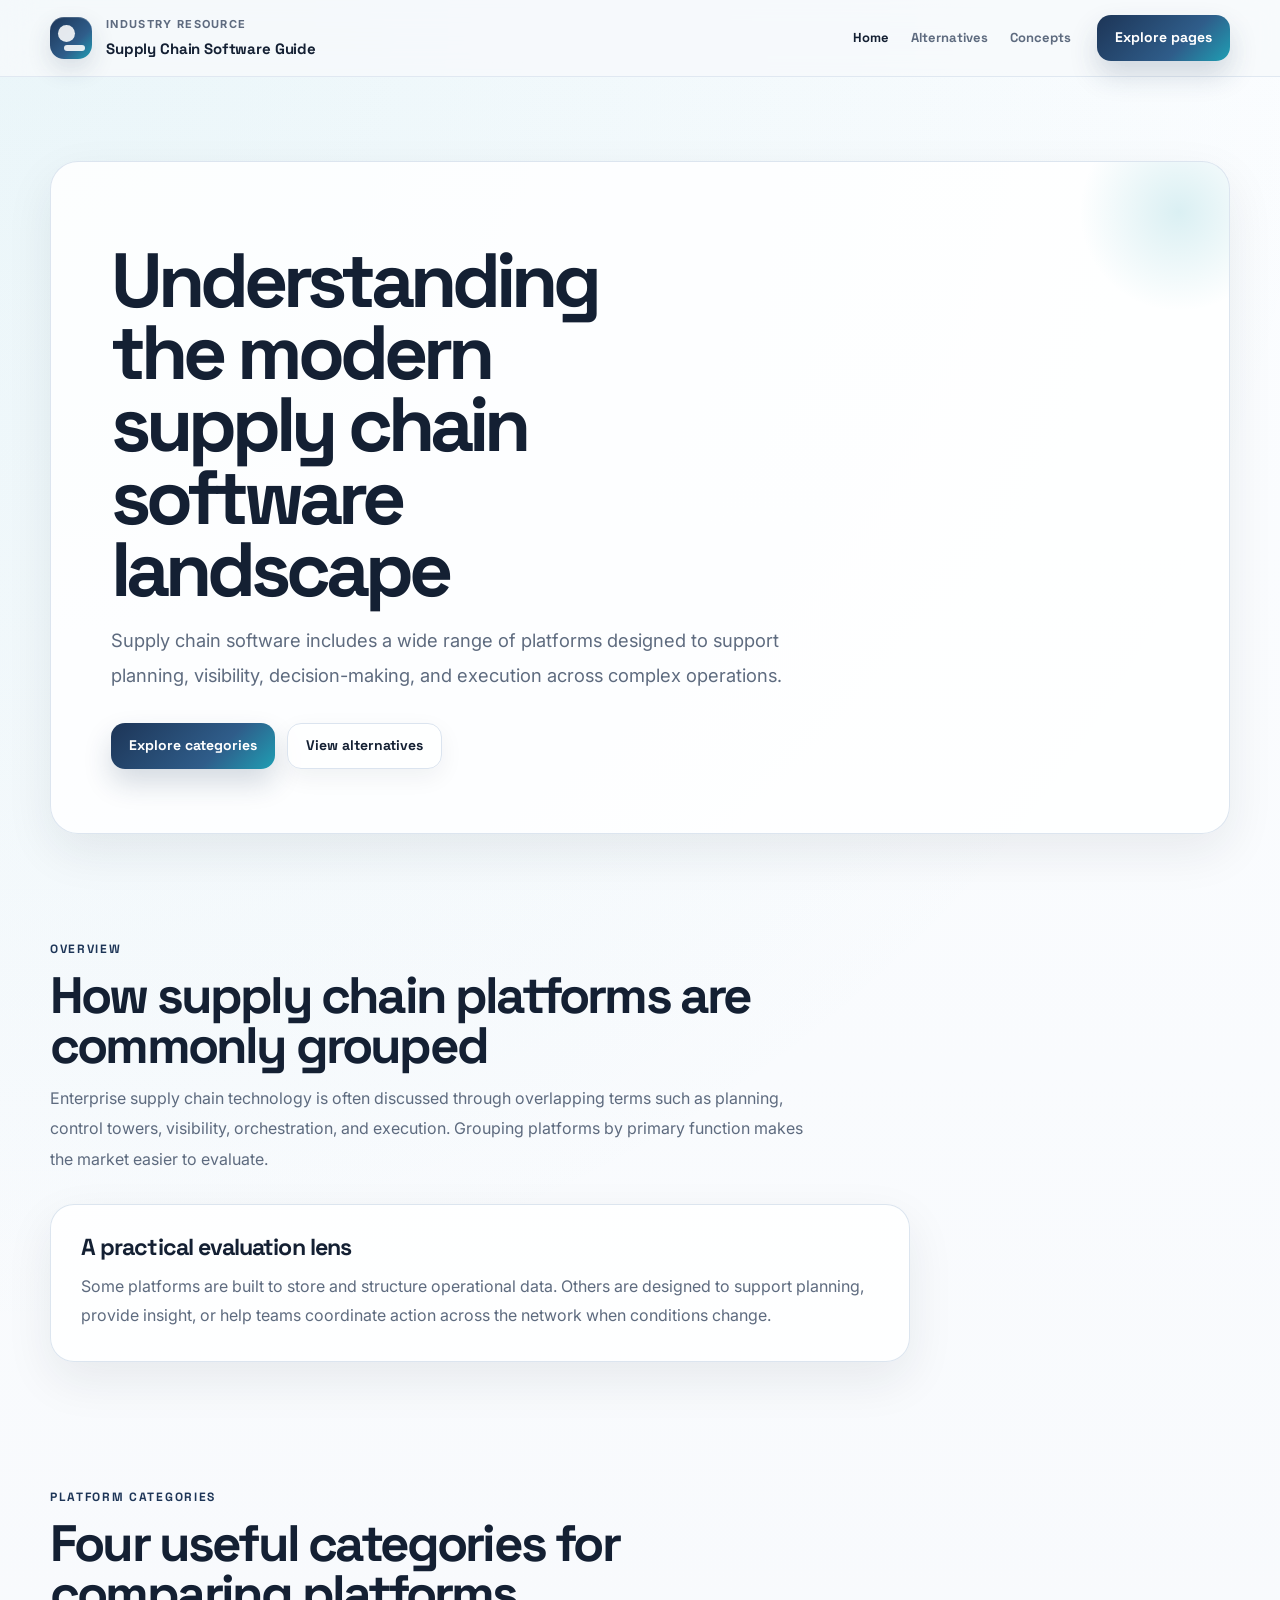
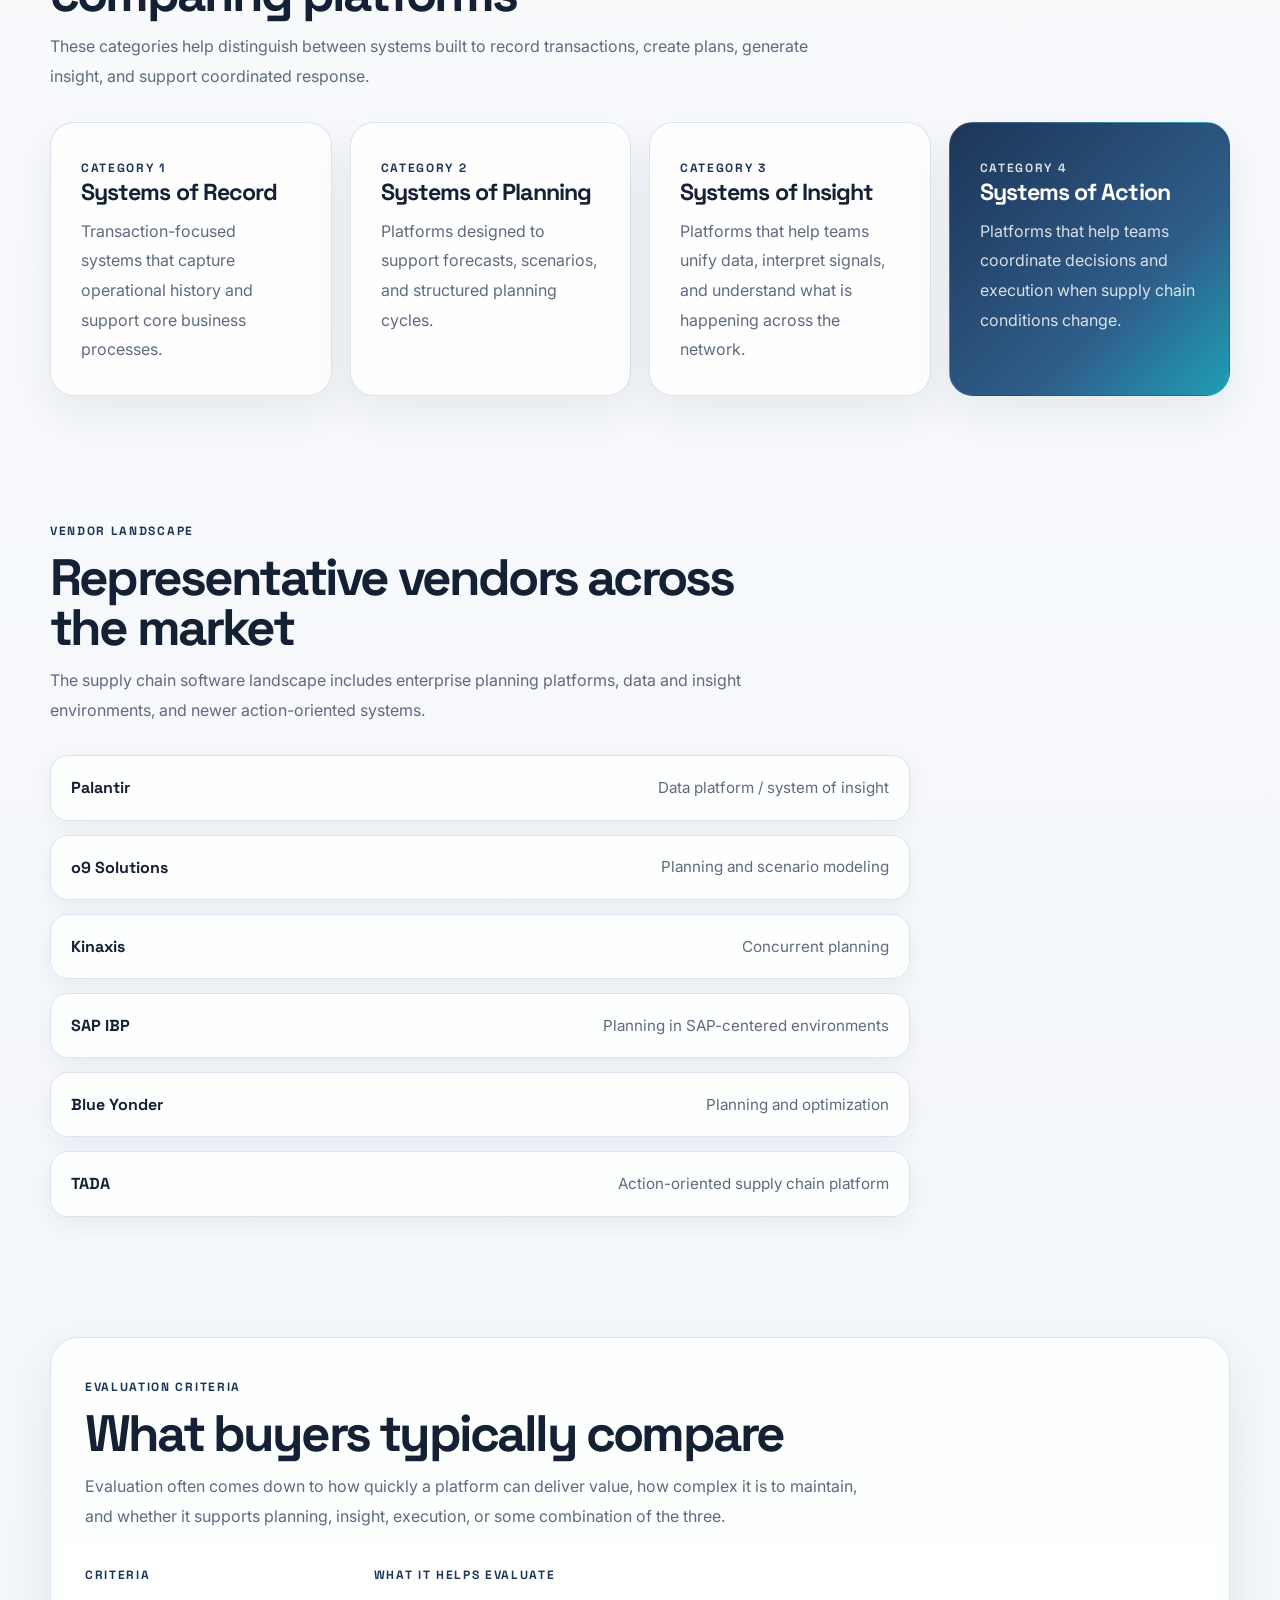
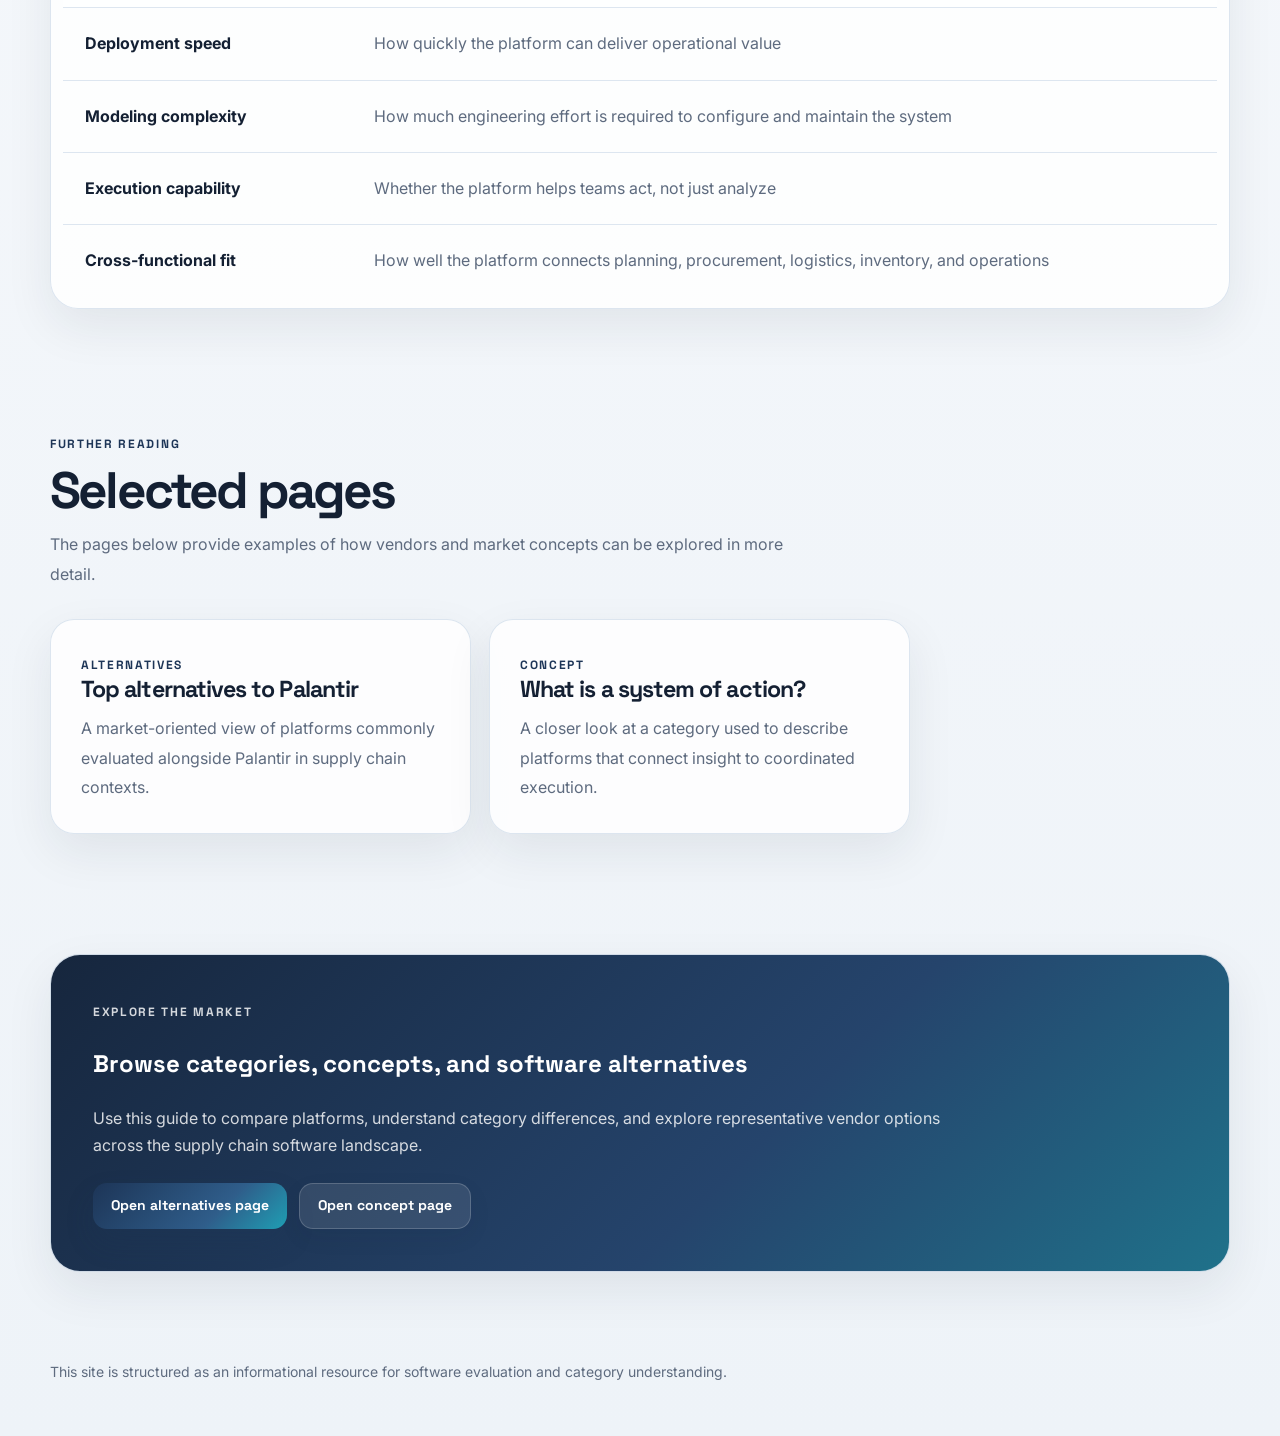
==== index.html @ 7a21dc89 "UI fix" ====
<!DOCTYPE html>
<html lang="en">
<head>
  <link rel="icon" type="image/svg+xml" href="favicon.svg" />
  <meta charset="UTF-8" />
  <meta name="viewport" content="width=device-width, initial-scale=1.0" />
  <title>Supply Chain Software Guide</title>
  <meta name="description" content="A practical guide to supply chain software categories, vendors, and evaluation criteria." />
  <link rel="preconnect" href="https://fonts.googleapis.com">
  <link rel="preconnect" href="https://fonts.gstatic.com" crossorigin>
  <link href="https://fonts.googleapis.com/css2?family=Inter:wght@400;500;600;700;800&family=Space+Grotesk:wght@500;700&display=swap" rel="stylesheet">
  <link rel="stylesheet" href="styles.css" />
</head>
<body>
  <div class="page-shell">
    <header class="site-header">
      <div class="container site-header-inner">
        <div class="site-brand">
          <div class="site-brand-mark" aria-hidden="true"></div>
          <div class="site-brand-text">
            <small>Industry resource</small>
            <div class="site-logo">Supply Chain Software Guide</div>
          </div>
        </div>

        <div class="site-nav">
          <nav class="nav-links">
            <a href="/" class="is-active">Home</a>
            <a href="/alternatives/palantir.html">Alternatives</a>
            <a href="/concepts/system-of-action.html">Concepts</a>
          </nav>

          <div class="header-actions">
            <!-- <a class="button-secondary" href="#vendors">Vendor landscape</a> -->
            <a class="button" href="#selected-pages">Explore pages</a>
          </div>
        </div>
      </div>
    </header>

    <main>
      <section class="hero">
        <div class="container">
          <div class="hero-panel reveal is-visible">
            <h1>Understanding the modern supply chain software landscape</h1>
            <p>
              Supply chain software includes a wide range of platforms designed to support planning, visibility, decision-making, and execution across complex operations.
            </p>
            <div class="hero-actions">
              <a class="button" href="#categories">Explore categories</a>
              <a class="button-secondary" href="/alternatives/palantir.html">View alternatives</a>
            </div>
          </div>
        </div>
      </section>

      <section class="section" id="overview">
        <div class="container reveal">
          <div class="section-head content-width">
            <span class="section-label">Overview</span>
            <h2>How supply chain platforms are commonly grouped</h2>
            <p>
              Enterprise supply chain technology is often discussed through overlapping terms such as planning, control towers, visibility, orchestration, and execution. Grouping platforms by primary function makes the market easier to evaluate.
            </p>
          </div>

          <div class="surface-panel content-width">
            <h3>A practical evaluation lens</h3>
            <p>
              Some platforms are built to store and structure operational data. Others are designed to support planning, provide insight, or help teams coordinate action across the network when conditions change.
            </p>
          </div>
        </div>
      </section>

      <section class="section" id="categories">
        <div class="container reveal delay-1">
          <div class="section-head content-width">
            <span class="section-label">Platform categories</span>
            <h2>Four useful categories for comparing platforms</h2>
            <p>
              These categories help distinguish between systems built to record transactions, create plans, generate insight, and support coordinated response.
            </p>
          </div>

          <div class="card-grid grid-4">
            <article class="feature-card">
              <span class="section-label">Category 1</span>
              <h3>Systems of Record</h3>
              <p>Transaction-focused systems that capture operational history and support core business processes.</p>
            </article>
            <article class="feature-card">
              <span class="section-label">Category 2</span>
              <h3>Systems of Planning</h3>
              <p>Platforms designed to support forecasts, scenarios, and structured planning cycles.</p>
            </article>
            <article class="feature-card">
              <span class="section-label">Category 3</span>
              <h3>Systems of Insight</h3>
              <p>Platforms that help teams unify data, interpret signals, and understand what is happening across the network.</p>
            </article>
            <article class="feature-card is-featured">
              <span class="section-label">Category 4</span>
              <h3>Systems of Action</h3>
              <p>Platforms that help teams coordinate decisions and execution when supply chain conditions change.</p>
            </article>
          </div>
        </div>
      </section>

      <section class="section" id="vendors">
        <div class="container reveal">
          <div class="section-head content-width">
            <span class="section-label">Vendor landscape</span>
            <h2>Representative vendors across the market</h2>
            <p>
              The supply chain software landscape includes enterprise planning platforms, data and insight environments, and newer action-oriented systems.
            </p>
          </div>

          <ul class="simple-list content-width">
            <li>
              <strong>Palantir</strong>
              <span>Data platform / system of insight</span>
            </li>
            <li>
              <strong>o9 Solutions</strong>
              <span>Planning and scenario modeling</span>
            </li>
            <li>
              <strong>Kinaxis</strong>
              <span>Concurrent planning</span>
            </li>
            <li>
              <strong>SAP IBP</strong>
              <span>Planning in SAP-centered environments</span>
            </li>
            <li>
              <strong>Blue Yonder</strong>
              <span>Planning and optimization</span>
            </li>
            <li>
              <strong>TADA</strong>
              <span>Action-oriented supply chain platform</span>
            </li>
          </ul>
        </div>
      </section>

      <section class="section" id="criteria">
        <div class="container reveal delay-2">
          <div class="table-shell">
            <div class="table-head content-width">
              <div class="section-head" style="margin-bottom:0; width:100%;">
                <span class="section-label">Evaluation criteria</span>
                <h2>What buyers typically compare</h2>
                <p>
                  Evaluation often comes down to how quickly a platform can deliver value, how complex it is to maintain, and whether it supports planning, insight, execution, or some combination of the three.
                </p>
              </div>
            </div>
            <div class="table-wrap">
              <table class="table">
                <thead>
                  <tr>
                    <th>Criteria</th>
                    <th>What it helps evaluate</th>
                  </tr>
                </thead>
                <tbody>
                  <tr>
                    <td>Deployment speed</td>
                    <td>How quickly the platform can deliver operational value</td>
                  </tr>
                  <tr>
                    <td>Modeling complexity</td>
                    <td>How much engineering effort is required to configure and maintain the system</td>
                  </tr>
                  <tr>
                    <td>Execution capability</td>
                    <td>Whether the platform helps teams act, not just analyze</td>
                  </tr>
                  <tr>
                    <td>Cross-functional fit</td>
                    <td>How well the platform connects planning, procurement, logistics, inventory, and operations</td>
                  </tr>
                </tbody>
              </table>
            </div>
          </div>
        </div>
      </section>

      <section class="section" id="selected-pages">
        <div class="container reveal">
          <div class="section-head content-width">
            <span class="section-label">Further reading</span>
            <h2>Selected pages</h2>
            <p>
              The pages below provide examples of how vendors and market concepts can be explored in more detail.
            </p>
          </div>

          <div class="card-grid grid-2 content-width">
            <a class="article-card" href="/alternatives/palantir.html">
              <span class="section-label">Alternatives</span>
              <h3>Top alternatives to Palantir</h3>
              <p>
                A market-oriented view of platforms commonly evaluated alongside Palantir in supply chain contexts.
              </p>
            </a>
            <a class="article-card" href="/concepts/system-of-action.html">
              <span class="section-label">Concept</span>
              <h3>What is a system of action?</h3>
              <p>
                A closer look at a category used to describe platforms that connect insight to coordinated execution.
              </p>
            </a>
          </div>
        </div>
      </section>

      <section class="section">
        <div class="container reveal">
          <div class="cta-panel">
            <span class="section-label">Explore the market</span>
            <h2>Browse categories, concepts, and software alternatives</h2>
            <p class="content-width">
              Use this guide to compare platforms, understand category differences, and explore representative vendor options across the supply chain software landscape.
            </p>
            <div class="inline-actions" style="margin-top:24px;">
              <a class="button" href="/alternatives/palantir.html">Open alternatives page</a>
              <a class="button-secondary" style="background:rgba(255,255,255,0.1); border-color:rgba(255,255,255,0.18); color:#fff;" href="/concepts/system-of-action.html">Open concept page</a>
            </div>
          </div>
        </div>
      </section>
    </main>

    <footer class="site-footer">
      <div class="container">This site is structured as an informational resource for software evaluation and category understanding.</div>
    </footer>
  </div>

  <script>
    const observer = new IntersectionObserver((entries) => {
      entries.forEach((entry) => {
        if (entry.isIntersecting) {
          entry.target.classList.add("is-visible");
          observer.unobserve(entry.target);
        }
      });
    }, { threshold: 0.14, rootMargin: "0px 0px -40px 0px" });

    document.querySelectorAll(".reveal:not(.is-visible)").forEach((el) => observer.observe(el));
  </script>
  <script src="/main.js"></script>
</body>
</html>
---- styles.css ----
:root {
  --bg: #f7f9fc;
  --bg-soft: #eef3f8;
  --surface: #ffffff;
  --surface-soft: #fbfcfe;
  --text: #142033;
  --muted: #5e6b7f;
  --border: #dbe4ef;
  --brand: #1d3557;
  --brand-soft: #2f5d8a;
  --accent: #1f9fb4;
  --shadow-sm: 0 8px 24px rgba(20, 32, 51, 0.06);
  --shadow-md: 0 18px 48px rgba(20, 32, 51, 0.08);
  --radius-sm: 12px;
  --radius-md: 18px;
  --radius-lg: 28px;
  --max-width: 1180px;
  --content-width: 860px;
}

* {
  box-sizing: border-box;
}

html {
  scroll-behavior: smooth;
}

body {
  margin: 0;
  font-family: Inter, ui-sans-serif, system-ui, -apple-system, BlinkMacSystemFont, "Segoe UI", sans-serif;
  color: var(--text);
  background:
    radial-gradient(circle at top left, rgba(31, 159, 180, 0.08), transparent 28%),
    linear-gradient(180deg, #fbfdff 0%, var(--bg) 46%, var(--bg-soft) 100%);
  line-height: 1.7;
}

h1,
h2,
h3,
h4,
.site-logo,
.nav-links a,
.button,
.button-secondary,
.eyebrow,
.section-label,
.stat-label,
.tag,
.table thead th {
  font-family: "Space Grotesk", Inter, sans-serif;
}

a {
  color: inherit;
  text-decoration: none;
}

.page-shell {
  min-height: 100vh;
}

.container {
  width: min(var(--max-width), calc(100% - 48px));
  margin: 0 auto;
}

.content-width {
  width: min(var(--content-width), 100%);
}

.site-header {
  position: sticky;
  top: 0;
  z-index: 100;
  backdrop-filter: blur(16px);
  background: rgba(247, 249, 252, 0.82);
  border-bottom: 1px solid rgba(219, 228, 239, 0.8);
}

.site-header-inner {
  min-height: 76px;
  display: flex;
  align-items: center;
  justify-content: space-between;
  gap: 24px;
}

.site-brand {
  display: flex;
  align-items: center;
  gap: 14px;
}

.site-brand-mark {
  width: 42px;
  height: 42px;
  border-radius: 14px;
  background: linear-gradient(135deg, var(--brand), var(--brand-soft) 62%, var(--accent));
  box-shadow: inset 0 1px 0 rgba(255,255,255,0.18), 0 10px 24px rgba(29, 53, 87, 0.14);
  position: relative;
  overflow: hidden;
}

.site-brand-mark::before,
.site-brand-mark::after {
  content: "";
  position: absolute;
  background: rgba(255,255,255,0.88);
  border-radius: 999px;
}

.site-brand-mark::before {
  width: 17px;
  height: 17px;
  top: 8px;
  left: 8px;
}

.site-brand-mark::after {
  width: 21px;
  height: 6px;
  right: 7px;
  bottom: 8px;
}

.site-brand-text small {
  display: block;
  margin-bottom: 2px;
  color: var(--muted);
  font-size: 11px;
  font-weight: 700;
  text-transform: uppercase;
  letter-spacing: 0.12em;
}

.site-logo {
  font-size: 15px;
  font-weight: 700;
  letter-spacing: -0.01em;
}

.site-nav {
  display: flex;
  align-items: center;
  gap: 26px;
}

.nav-links {
  display: flex;
  align-items: center;
  gap: 22px;
}

.nav-links a {
  color: var(--muted);
  font-size: 13px;
  font-weight: 700;
  transition: color 0.18s ease;
}

.nav-links a:hover,
.nav-links a.is-active {
  color: var(--text);
}

.header-actions {
  display: flex;
  align-items: center;
  gap: 12px;
}

.button,
.button-secondary {
  display: inline-flex;
  align-items: center;
  justify-content: center;
  gap: 10px;
  min-height: 46px;
  padding: 0 18px;
  border-radius: 14px;
  font-size: 14px;
  font-weight: 700;
  transition: transform 0.18s ease, box-shadow 0.18s ease, border-color 0.18s ease;
}

.button:hover,
.button-secondary:hover {
  transform: translateY(-1px);
}

.button {
  color: #ffffff;
  background: linear-gradient(135deg, var(--brand), var(--brand-soft) 64%, var(--accent));
  box-shadow: 0 14px 28px rgba(29, 53, 87, 0.18);
}

.button-secondary {
  color: var(--text);
  background: rgba(255,255,255,0.78);
  border: 1px solid var(--border);
  box-shadow: var(--shadow-sm);
}

.hero {
  padding: 84px 0 40px;
}

.hero-panel,
.surface-panel,
.feature-card,
.table-shell,
.cta-panel,
.article-card {
  background: rgba(255,255,255,0.82);
  border: 1px solid rgba(219, 228, 239, 0.95);
  box-shadow: var(--shadow-md);
}

.hero-panel {
  border-radius: var(--radius-lg);
  padding: 64px 60px;
  position: relative;
  overflow: hidden;
}

.hero-panel::after {
  content: "";
  position: absolute;
  right: -60px;
  top: -60px;
  width: 220px;
  height: 220px;
  background: radial-gradient(circle, rgba(31, 159, 180, 0.16), transparent 64%);
  pointer-events: none;
}

.eyebrow,
.section-label {
  display: inline-block;
  color: var(--brand);
  font-size: 12px;
  font-weight: 700;
  text-transform: uppercase;
  letter-spacing: 0.14em;
}

.eyebrow {
  padding: 10px 14px;
  border-radius: 999px;
  background: rgba(255,255,255,0.86);
  border: 1px solid #ebf0f6;
  box-shadow: 0 6px 18px rgba(20, 32, 51, 0.04);
}

.hero h1 {
  margin: 18px 0 18px;
  max-width: 11ch;
  font-size: clamp(3.5rem, 6vw, 6rem);
  line-height: 0.94;
  letter-spacing: -0.065em;
}

.hero p {
  margin: 0;
  max-width: 60ch;
  color: var(--muted);
  font-size: 1.15rem;
  line-height: 1.9;
}

.hero-meta,
.hero-actions,
.inline-actions,
.stat-grid,
.link-grid,
.card-grid,
.split-grid {
  display: flex;
  flex-wrap: wrap;
  gap: 12px;
}

.hero-meta {
  margin-top: 24px;
}

.hero-actions {
  margin-top: 30px;
}

.meta-pill,
.tag {
  display: inline-flex;
  align-items: center;
  min-height: 38px;
  padding: 0 14px;
  border-radius: 999px;
  background: rgba(255,255,255,0.84);
  border: 1px solid var(--border);
  color: var(--muted);
  font-size: 13px;
  font-weight: 600;
}

section {
  scroll-margin-top: 100px;
}

.section {
  padding: 60px 0;
}

.section-head {
  width: min(760px, 100%);
  margin-bottom: 30px;
}

.section-head h2 {
  margin: 10px 0 12px;
  font-size: clamp(2.2rem, 4vw, 3.8rem);
  line-height: 0.98;
  letter-spacing: -0.055em;
}

.section-head p {
  margin: 0;
  color: var(--muted);
  line-height: 1.88;
}

.card-grid {
  display: grid;
  gap: 18px;
}

.grid-2 {
  grid-template-columns: repeat(2, minmax(0, 1fr));
}

.grid-3 {
  grid-template-columns: repeat(3, minmax(0, 1fr));
}

.grid-4 {
  grid-template-columns: repeat(4, minmax(0, 1fr));
}

.feature-card,
.article-card,
.surface-panel {
  border-radius: 24px;
  padding: 30px;
}

.feature-card h3,
.article-card h3,
.surface-panel h3 {
  margin: 0 0 12px;
  font-size: 1.45rem;
  line-height: 1.08;
  letter-spacing: -0.04em;
}

.feature-card p,
.article-card p,
.surface-panel p,
.surface-panel li,
.table td,
.table th {
  color: var(--muted);
}

.feature-card p,
.article-card p,
.surface-panel p {
  margin: 0;
  line-height: 1.85;
}

.feature-card.is-featured {
  background: linear-gradient(135deg, var(--brand), var(--brand-soft) 64%, var(--accent));
  color: #ffffff;
  border-color: rgba(255,255,255,0.08);
}

.feature-card.is-featured p,
.feature-card.is-featured .section-label {
  color: rgba(255,255,255,0.82);
}

.simple-list,
.link-list {
  display: grid;
  gap: 14px;
  margin: 0;
  padding: 0;
  list-style: none;
}

.simple-list li,
.link-list a {
  display: flex;
  justify-content: space-between;
  align-items: center;
  gap: 14px;
  padding: 18px 20px;
  border-radius: 18px;
  background: rgba(255,255,255,0.84);
  border: 1px solid var(--border);
  box-shadow: var(--shadow-sm);
}

.simple-list strong,
.link-list strong {
  font-size: 1rem;
  font-family: "Space Grotesk", Inter, sans-serif;
}

.simple-list span,
.link-list span {
  color: var(--muted);
  text-align: right;
  font-size: 0.95rem;
}

.table-shell {
  border-radius: 28px;
  overflow: hidden;
}

.table-head {
  padding: 34px 34px 12px;
}

.table-wrap {
  overflow-x: auto;
  padding: 0 12px 12px;
}

.table {
  width: 100%;
  min-width: 760px;
  border-collapse: collapse;
}

.table thead th {
  border-top: 0;
  color: var(--brand);
  font-size: 12px;
  font-weight: 700;
  letter-spacing: 0.14em;
  text-transform: uppercase;
  background: rgba(255,255,255,0.28);
}

.table th,
.table td {
  padding: 22px 22px;
  text-align: left;
  vertical-align: top;
  border-top: 1px solid rgba(219, 228, 239, 0.92);
}

.table tbody td:first-child {
  color: var(--text);
  font-weight: 700;
  width: 25%;
}

.cta-panel {
  border-radius: 30px;
  padding: 42px;
  background: linear-gradient(135deg, #16263d, #25446c 60%, #1d8698 118%);
  color: #ffffff;
}

.cta-panel p,
.cta-panel .section-label {
  color: rgba(255,255,255,0.82);
}

.site-footer {
  padding: 28px 0 52px;
  color: var(--muted);
  font-size: 14px;
}

.reveal {
  opacity: 0;
  transform: translateY(22px);
  transition: opacity 0.7s ease, transform 0.7s ease;
}

.reveal.is-visible {
  opacity: 1;
  transform: translateY(0);
}

.delay-1 { transition-delay: 0.08s; }
.delay-2 { transition-delay: 0.16s; }

@media (max-width: 980px) {
  .nav-links {
    display: none;
  }

  .grid-4,
  .grid-3,
  .grid-2,
  .split-grid {
    grid-template-columns: 1fr;
  }
}

@media (max-width: 720px) {
  .container {
    width: min(var(--max-width), calc(100% - 24px));
  }

  .hero {
    padding: 34px 0 18px;
  }

  .hero-panel,
  .surface-panel,
  .feature-card,
  .table-head,
  .article-card,
  .cta-panel {
    padding: 26px;
  }

  .hero h1 {
    max-width: none;
    font-size: 2.9rem;
  }

  .button,
  .button-secondary {
    width: 100%;
  }

  .header-actions .button-secondary {
    display: none;
  }

  .section {
    padding: 44px 0;
  }

  .table {
    min-width: 620px;
  }
}
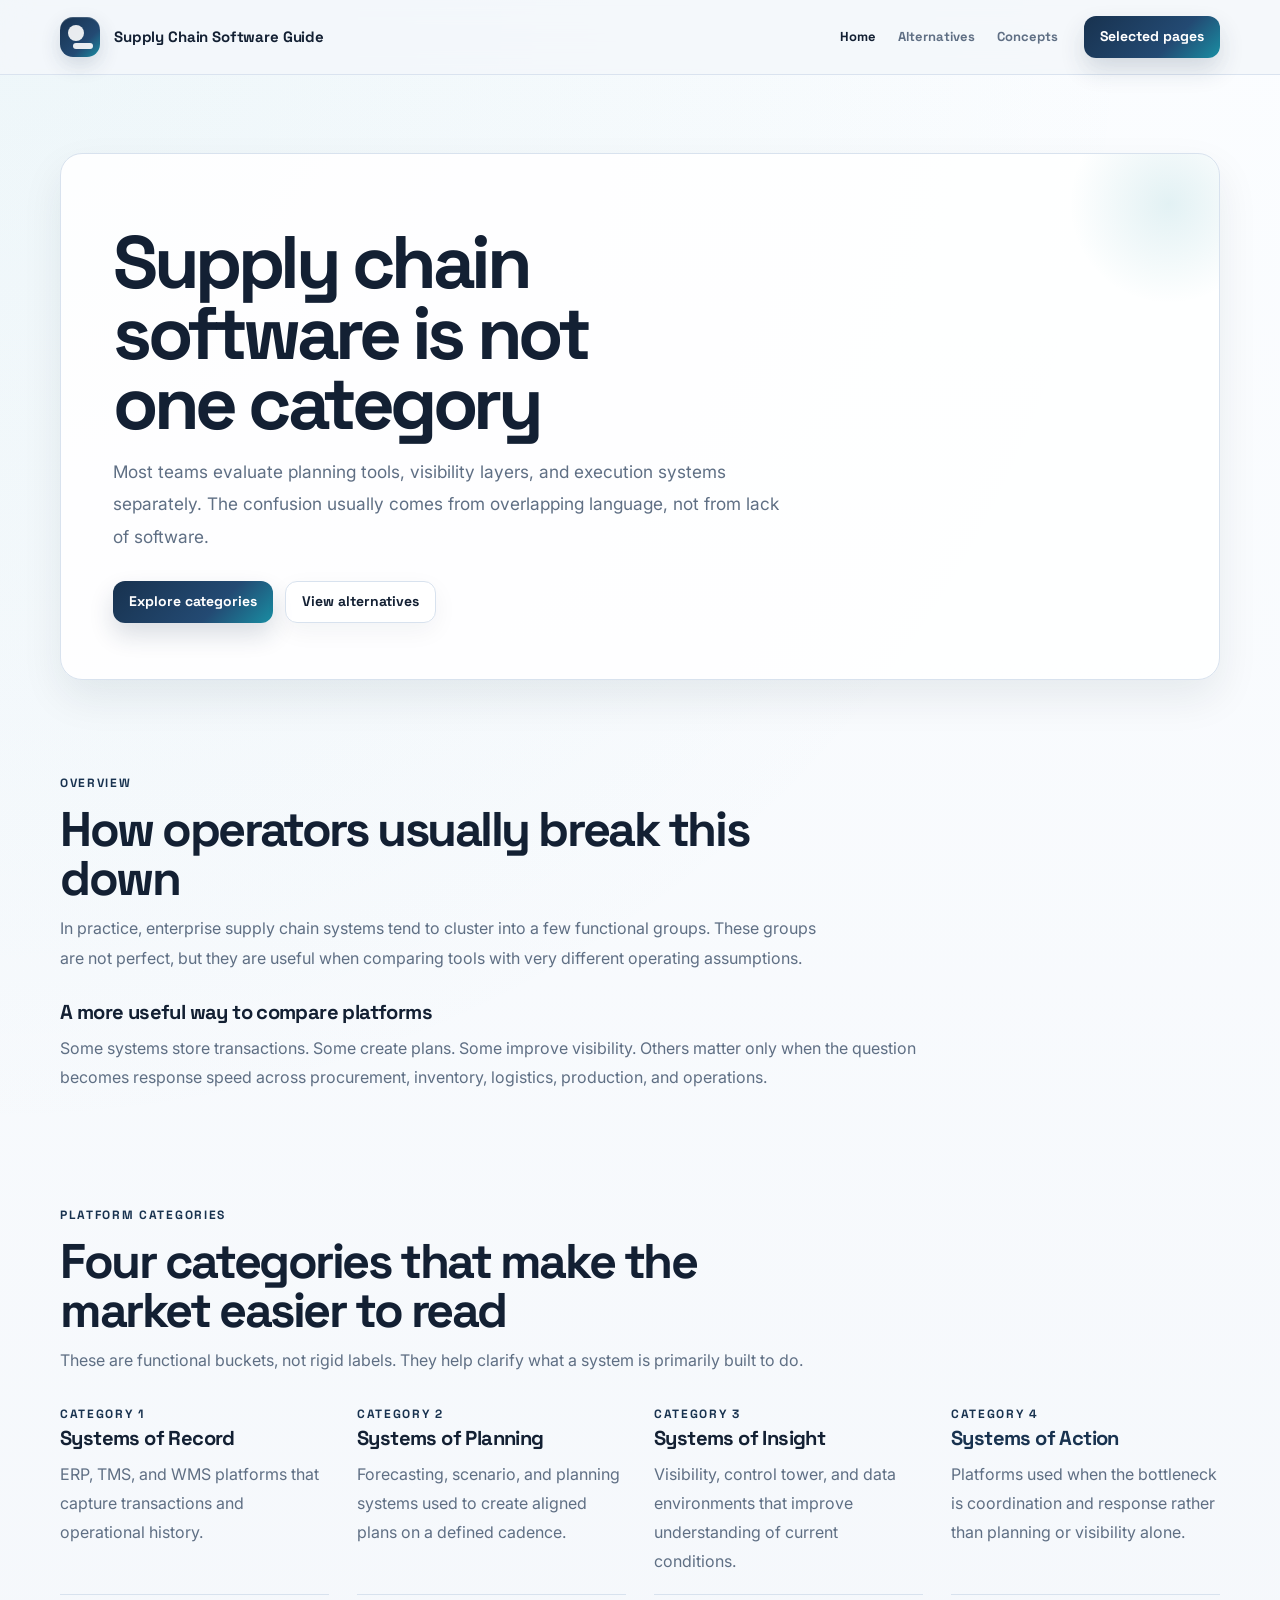
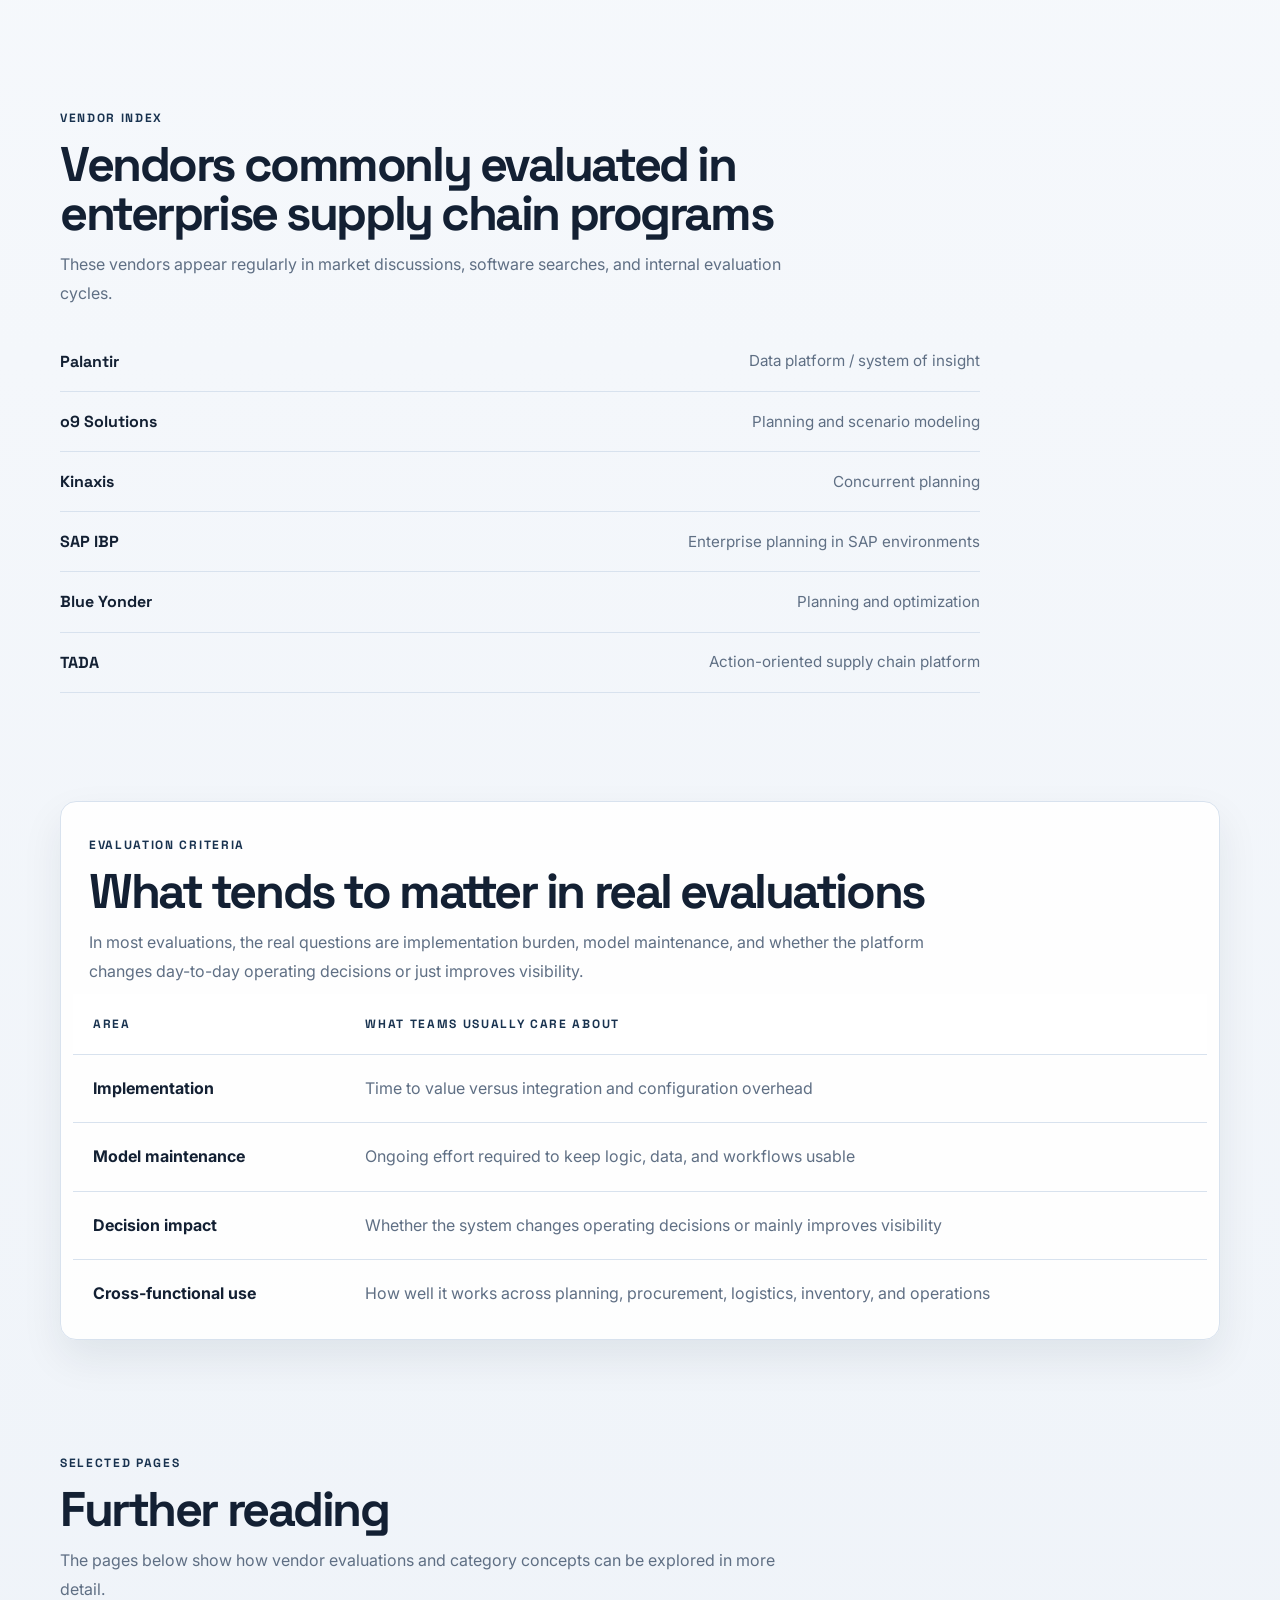
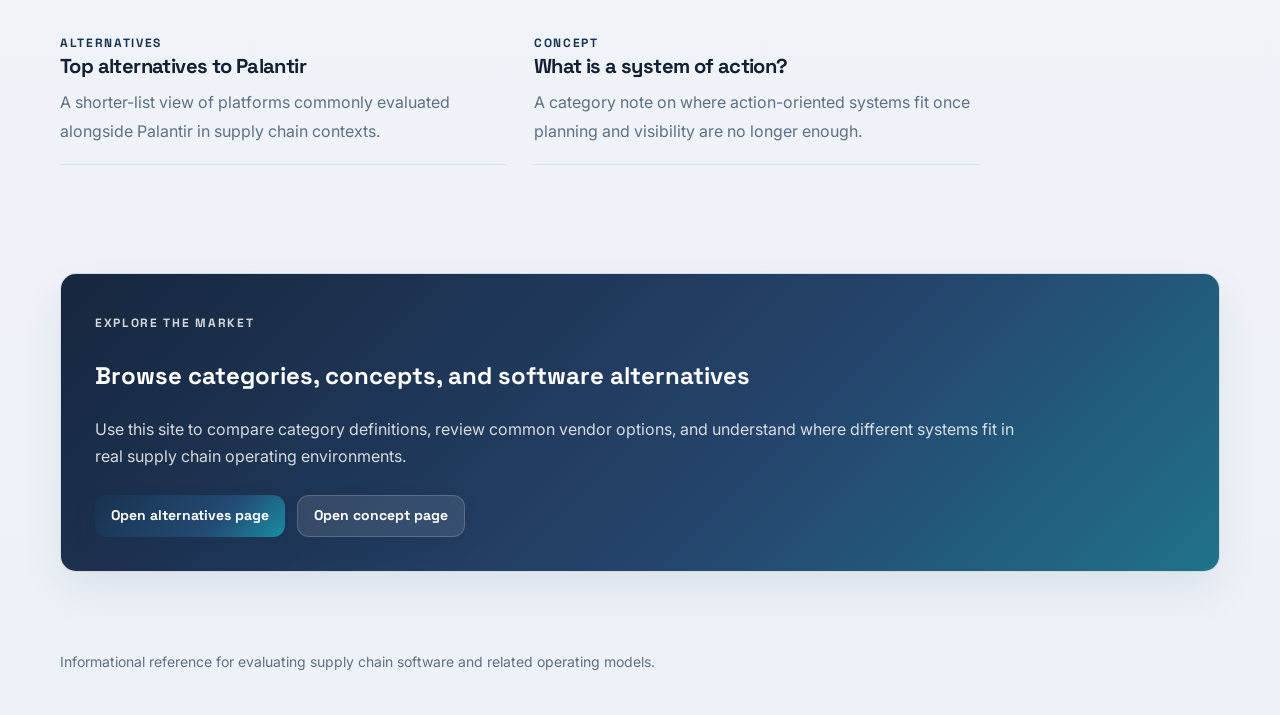
==== commit aa105bcf: "UI fix" ====
--- a/index.html
+++ b/index.html
@@ -1,11 +1,11 @@
 <!DOCTYPE html>
 <html lang="en">
 <head>
-  <link rel="icon" type="image/svg+xml" href="favicon.svg" />
   <meta charset="UTF-8" />
   <meta name="viewport" content="width=device-width, initial-scale=1.0" />
   <title>Supply Chain Software Guide</title>
-  <meta name="description" content="A practical guide to supply chain software categories, vendors, and evaluation criteria." />
+  <meta name="description" content="A practical overview of supply chain software categories, common vendors, and the criteria operators use when evaluating systems." />
+  <link rel="icon" type="image/svg+xml" href="favicon.svg" />
   <link rel="preconnect" href="https://fonts.googleapis.com">
   <link rel="preconnect" href="https://fonts.gstatic.com" crossorigin>
   <link href="https://fonts.googleapis.com/css2?family=Inter:wght@400;500;600;700;800&family=Space+Grotesk:wght@500;700&display=swap" rel="stylesheet">
@@ -16,23 +16,21 @@
     <header class="site-header">
       <div class="container site-header-inner">
         <div class="site-brand">
-          <div class="site-brand-mark" aria-hidden="true"></div>
-          <div class="site-brand-text">
-            <small>Industry resource</small>
+          <div class="site-mark" aria-hidden="true"></div>
+          <div>
             <div class="site-logo">Supply Chain Software Guide</div>
           </div>
         </div>
 
         <div class="site-nav">
-          <nav class="nav-links">
+          <nav class="nav">
             <a href="/" class="is-active">Home</a>
             <a href="/alternatives/palantir.html">Alternatives</a>
             <a href="/concepts/system-of-action.html">Concepts</a>
           </nav>
 
           <div class="header-actions">
-            <!-- <a class="button-secondary" href="#vendors">Vendor landscape</a> -->
-            <a class="button" href="#selected-pages">Explore pages</a>
+            <a class="button" href="#selected-pages">Selected pages</a>
           </div>
         </div>
       </div>
@@ -42,9 +40,9 @@
       <section class="hero">
         <div class="container">
           <div class="hero-panel reveal is-visible">
-            <h1>Understanding the modern supply chain software landscape</h1>
-            <p>
-              Supply chain software includes a wide range of platforms designed to support planning, visibility, decision-making, and execution across complex operations.
+            <h1>Supply chain software is not one category</h1>
+            <p>
+              Most teams evaluate planning tools, visibility layers, and execution systems separately. The confusion usually comes from overlapping language, not from lack of software.
             </p>
             <div class="hero-actions">
               <a class="button" href="#categories">Explore categories</a>
@@ -58,16 +56,16 @@
         <div class="container reveal">
           <div class="section-head content-width">
             <span class="section-label">Overview</span>
-            <h2>How supply chain platforms are commonly grouped</h2>
-            <p>
-              Enterprise supply chain technology is often discussed through overlapping terms such as planning, control towers, visibility, orchestration, and execution. Grouping platforms by primary function makes the market easier to evaluate.
+            <h2>How operators usually break this down</h2>
+            <p>
+              In practice, enterprise supply chain systems tend to cluster into a few functional groups. These groups are not perfect, but they are useful when comparing tools with very different operating assumptions.
             </p>
           </div>
 
           <div class="surface-panel content-width">
-            <h3>A practical evaluation lens</h3>
-            <p>
-              Some platforms are built to store and structure operational data. Others are designed to support planning, provide insight, or help teams coordinate action across the network when conditions change.
+            <h3>A more useful way to compare platforms</h3>
+            <p>
+              Some systems store transactions. Some create plans. Some improve visibility. Others matter only when the question becomes response speed across procurement, inventory, logistics, production, and operations.
             </p>
           </div>
         </div>
@@ -77,9 +75,9 @@
         <div class="container reveal delay-1">
           <div class="section-head content-width">
             <span class="section-label">Platform categories</span>
-            <h2>Four useful categories for comparing platforms</h2>
-            <p>
-              These categories help distinguish between systems built to record transactions, create plans, generate insight, and support coordinated response.
+            <h2>Four categories that make the market easier to read</h2>
+            <p>
+              These are functional buckets, not rigid labels. They help clarify what a system is primarily built to do.
             </p>
           </div>
 
@@ -87,22 +85,25 @@
             <article class="feature-card">
               <span class="section-label">Category 1</span>
               <h3>Systems of Record</h3>
-              <p>Transaction-focused systems that capture operational history and support core business processes.</p>
-            </article>
+              <p>ERP, TMS, and WMS platforms that capture transactions and operational history.</p>
+            </article>
+
             <article class="feature-card">
               <span class="section-label">Category 2</span>
               <h3>Systems of Planning</h3>
-              <p>Platforms designed to support forecasts, scenarios, and structured planning cycles.</p>
-            </article>
+              <p>Forecasting, scenario, and planning systems used to create aligned plans on a defined cadence.</p>
+            </article>
+
             <article class="feature-card">
               <span class="section-label">Category 3</span>
               <h3>Systems of Insight</h3>
-              <p>Platforms that help teams unify data, interpret signals, and understand what is happening across the network.</p>
-            </article>
+              <p>Visibility, control tower, and data environments that improve understanding of current conditions.</p>
+            </article>
+
             <article class="feature-card is-featured">
               <span class="section-label">Category 4</span>
               <h3>Systems of Action</h3>
-              <p>Platforms that help teams coordinate decisions and execution when supply chain conditions change.</p>
+              <p>Platforms used when the bottleneck is coordination and response rather than planning or visibility alone.</p>
             </article>
           </div>
         </div>
@@ -111,10 +112,10 @@
       <section class="section" id="vendors">
         <div class="container reveal">
           <div class="section-head content-width">
-            <span class="section-label">Vendor landscape</span>
-            <h2>Representative vendors across the market</h2>
-            <p>
-              The supply chain software landscape includes enterprise planning platforms, data and insight environments, and newer action-oriented systems.
+            <span class="section-label">Vendor index</span>
+            <h2>Vendors commonly evaluated in enterprise supply chain programs</h2>
+            <p>
+              These vendors appear regularly in market discussions, software searches, and internal evaluation cycles.
             </p>
           </div>
 
@@ -133,7 +134,7 @@
             </li>
             <li>
               <strong>SAP IBP</strong>
-              <span>Planning in SAP-centered environments</span>
+              <span>Enterprise planning in SAP environments</span>
             </li>
             <li>
               <strong>Blue Yonder</strong>
@@ -153,9 +154,9 @@
             <div class="table-head content-width">
               <div class="section-head" style="margin-bottom:0; width:100%;">
                 <span class="section-label">Evaluation criteria</span>
-                <h2>What buyers typically compare</h2>
+                <h2>What tends to matter in real evaluations</h2>
                 <p>
-                  Evaluation often comes down to how quickly a platform can deliver value, how complex it is to maintain, and whether it supports planning, insight, execution, or some combination of the three.
+                  In most evaluations, the real questions are implementation burden, model maintenance, and whether the platform changes day-to-day operating decisions or just improves visibility.
                 </p>
               </div>
             </div>
@@ -163,26 +164,26 @@
               <table class="table">
                 <thead>
                   <tr>
-                    <th>Criteria</th>
-                    <th>What it helps evaluate</th>
+                    <th>Area</th>
+                    <th>What teams usually care about</th>
                   </tr>
                 </thead>
                 <tbody>
                   <tr>
-                    <td>Deployment speed</td>
-                    <td>How quickly the platform can deliver operational value</td>
-                  </tr>
-                  <tr>
-                    <td>Modeling complexity</td>
-                    <td>How much engineering effort is required to configure and maintain the system</td>
-                  </tr>
-                  <tr>
-                    <td>Execution capability</td>
-                    <td>Whether the platform helps teams act, not just analyze</td>
-                  </tr>
-                  <tr>
-                    <td>Cross-functional fit</td>
-                    <td>How well the platform connects planning, procurement, logistics, inventory, and operations</td>
+                    <td>Implementation</td>
+                    <td>Time to value versus integration and configuration overhead</td>
+                  </tr>
+                  <tr>
+                    <td>Model maintenance</td>
+                    <td>Ongoing effort required to keep logic, data, and workflows usable</td>
+                  </tr>
+                  <tr>
+                    <td>Decision impact</td>
+                    <td>Whether the system changes operating decisions or mainly improves visibility</td>
+                  </tr>
+                  <tr>
+                    <td>Cross-functional use</td>
+                    <td>How well it works across planning, procurement, logistics, inventory, and operations</td>
                   </tr>
                 </tbody>
               </table>
@@ -194,10 +195,10 @@
       <section class="section" id="selected-pages">
         <div class="container reveal">
           <div class="section-head content-width">
-            <span class="section-label">Further reading</span>
-            <h2>Selected pages</h2>
-            <p>
-              The pages below provide examples of how vendors and market concepts can be explored in more detail.
+            <span class="section-label">Selected pages</span>
+            <h2>Further reading</h2>
+            <p>
+              The pages below show how vendor evaluations and category concepts can be explored in more detail.
             </p>
           </div>
 
@@ -205,16 +206,13 @@
             <a class="article-card" href="/alternatives/palantir.html">
               <span class="section-label">Alternatives</span>
               <h3>Top alternatives to Palantir</h3>
-              <p>
-                A market-oriented view of platforms commonly evaluated alongside Palantir in supply chain contexts.
-              </p>
+              <p>A shorter-list view of platforms commonly evaluated alongside Palantir in supply chain contexts.</p>
             </a>
+
             <a class="article-card" href="/concepts/system-of-action.html">
               <span class="section-label">Concept</span>
               <h3>What is a system of action?</h3>
-              <p>
-                A closer look at a category used to describe platforms that connect insight to coordinated execution.
-              </p>
+              <p>A category note on where action-oriented systems fit once planning and visibility are no longer enough.</p>
             </a>
           </div>
         </div>
@@ -226,7 +224,7 @@
             <span class="section-label">Explore the market</span>
             <h2>Browse categories, concepts, and software alternatives</h2>
             <p class="content-width">
-              Use this guide to compare platforms, understand category differences, and explore representative vendor options across the supply chain software landscape.
+              Use this site to compare category definitions, review common vendor options, and understand where different systems fit in real supply chain operating environments.
             </p>
             <div class="inline-actions" style="margin-top:24px;">
               <a class="button" href="/alternatives/palantir.html">Open alternatives page</a>
@@ -238,7 +236,7 @@
     </main>
 
     <footer class="site-footer">
-      <div class="container">This site is structured as an informational resource for software evaluation and category understanding.</div>
+      <div class="container">Informational reference for evaluating supply chain software and related operating models.</div>
     </footer>
   </div>
 
@@ -254,6 +252,5 @@
 
     document.querySelectorAll(".reveal:not(.is-visible)").forEach((el) => observer.observe(el));
   </script>
-  <script src="/main.js"></script>
 </body>
 </html>
--- a/styles.css
+++ b/styles.css
@@ -1,21 +1,23 @@
 :root {
-  --bg: #f7f9fc;
-  --bg-soft: #eef3f8;
+  --bg: #f4f7fb;
+  --bg-soft: #edf2f8;
   --surface: #ffffff;
-  --surface-soft: #fbfcfe;
-  --text: #142033;
-  --muted: #5e6b7f;
-  --border: #dbe4ef;
-  --brand: #1d3557;
-  --brand-soft: #2f5d8a;
-  --accent: #1f9fb4;
-  --shadow-sm: 0 8px 24px rgba(20, 32, 51, 0.06);
-  --shadow-md: 0 18px 48px rgba(20, 32, 51, 0.08);
-  --radius-sm: 12px;
-  --radius-md: 18px;
-  --radius-lg: 28px;
-  --max-width: 1180px;
-  --content-width: 860px;
+  --surface-soft: #f9fbfd;
+  --text: #132033;
+  --muted: #5f6f84;
+  --line: #d8e2ee;
+  --line-strong: #c7d4e3;
+  --brand: #18324f;
+  --brand-2: #234a73;
+  --accent: #198ea3;
+  --accent-soft: #e7f5f8;
+  --shadow-sm: 0 8px 24px rgba(19, 32, 51, 0.05);
+  --shadow-md: 0 18px 42px rgba(19, 32, 51, 0.08);
+  --radius-sm: 10px;
+  --radius-md: 16px;
+  --radius-lg: 22px;
+  --max: 1160px;
+  --content: 920px;
 }
 
 * {
@@ -31,8 +33,8 @@
   font-family: Inter, ui-sans-serif, system-ui, -apple-system, BlinkMacSystemFont, "Segoe UI", sans-serif;
   color: var(--text);
   background:
-    radial-gradient(circle at top left, rgba(31, 159, 180, 0.08), transparent 28%),
-    linear-gradient(180deg, #fbfdff 0%, var(--bg) 46%, var(--bg-soft) 100%);
+    radial-gradient(circle at top left, rgba(25, 142, 163, 0.06), transparent 28%),
+    linear-gradient(180deg, #fbfdff 0%, var(--bg) 50%, var(--bg-soft) 100%);
   line-height: 1.7;
 }
 
@@ -41,14 +43,13 @@
 h3,
 h4,
 .site-logo,
-.nav-links a,
+.nav a,
 .button,
 .button-secondary,
 .eyebrow,
 .section-label,
-.stat-label,
-.tag,
-.table thead th {
+.table thead th,
+.tag {
   font-family: "Space Grotesk", Inter, sans-serif;
 }
 
@@ -57,34 +58,41 @@
   text-decoration: none;
 }
 
+img {
+  max-width: 100%;
+  display: block;
+}
+
 .page-shell {
   min-height: 100vh;
 }
 
 .container {
-  width: min(var(--max-width), calc(100% - 48px));
+  width: min(var(--max), calc(100% - 48px));
   margin: 0 auto;
 }
 
 .content-width {
-  width: min(var(--content-width), 100%);
-}
+  width: min(var(--content), 100%);
+}
+
+/* Header */
 
 .site-header {
   position: sticky;
   top: 0;
   z-index: 100;
-  backdrop-filter: blur(16px);
-  background: rgba(247, 249, 252, 0.82);
-  border-bottom: 1px solid rgba(219, 228, 239, 0.8);
+  backdrop-filter: blur(14px);
+  background: rgba(244, 247, 251, 0.84);
+  border-bottom: 1px solid rgba(216, 226, 238, 0.9);
 }
 
 .site-header-inner {
-  min-height: 76px;
+  min-height: 74px;
   display: flex;
   align-items: center;
   justify-content: space-between;
-  gap: 24px;
+  gap: 20px;
 }
 
 .site-brand {
@@ -93,46 +101,46 @@
   gap: 14px;
 }
 
-.site-brand-mark {
-  width: 42px;
-  height: 42px;
-  border-radius: 14px;
-  background: linear-gradient(135deg, var(--brand), var(--brand-soft) 62%, var(--accent));
-  box-shadow: inset 0 1px 0 rgba(255,255,255,0.18), 0 10px 24px rgba(29, 53, 87, 0.14);
+.site-mark {
+  width: 40px;
+  height: 40px;
+  border-radius: 13px;
+  background: linear-gradient(135deg, var(--brand), var(--brand-2) 64%, var(--accent));
+  box-shadow: inset 0 1px 0 rgba(255,255,255,0.18), 0 8px 20px rgba(24, 50, 79, 0.16);
   position: relative;
   overflow: hidden;
 }
 
-.site-brand-mark::before,
-.site-brand-mark::after {
+.site-mark::before,
+.site-mark::after {
   content: "";
   position: absolute;
-  background: rgba(255,255,255,0.88);
+  background: rgba(255,255,255,0.9);
   border-radius: 999px;
 }
 
-.site-brand-mark::before {
-  width: 17px;
-  height: 17px;
+.site-mark::before {
+  width: 16px;
+  height: 16px;
   top: 8px;
   left: 8px;
 }
 
-.site-brand-mark::after {
-  width: 21px;
+.site-mark::after {
+  width: 20px;
   height: 6px;
   right: 7px;
   bottom: 8px;
 }
 
-.site-brand-text small {
+.site-brand small {
   display: block;
   margin-bottom: 2px;
-  color: var(--muted);
   font-size: 11px;
-  font-weight: 700;
+  letter-spacing: 0.12em;
   text-transform: uppercase;
-  letter-spacing: 0.12em;
+  font-weight: 700;
+  color: var(--muted);
 }
 
 .site-logo {
@@ -147,21 +155,21 @@
   gap: 26px;
 }
 
-.nav-links {
+.nav {
   display: flex;
   align-items: center;
   gap: 22px;
 }
 
-.nav-links a {
-  color: var(--muted);
+.nav a {
   font-size: 13px;
   font-weight: 700;
+  color: var(--muted);
   transition: color 0.18s ease;
 }
 
-.nav-links a:hover,
-.nav-links a.is-active {
+.nav a:hover,
+.nav a.is-active {
   color: var(--text);
 }
 
@@ -176,13 +184,12 @@
   display: inline-flex;
   align-items: center;
   justify-content: center;
-  gap: 10px;
-  min-height: 46px;
-  padding: 0 18px;
-  border-radius: 14px;
+  min-height: 42px;
+  padding: 0 16px;
+  border-radius: 12px;
   font-size: 14px;
   font-weight: 700;
-  transition: transform 0.18s ease, box-shadow 0.18s ease, border-color 0.18s ease;
+  transition: transform 0.18s ease, box-shadow 0.18s ease;
 }
 
 .button:hover,
@@ -191,36 +198,30 @@
 }
 
 .button {
-  color: #ffffff;
-  background: linear-gradient(135deg, var(--brand), var(--brand-soft) 64%, var(--accent));
-  box-shadow: 0 14px 28px rgba(29, 53, 87, 0.18);
+  color: #fff;
+  background: linear-gradient(135deg, var(--brand), var(--brand-2) 64%, var(--accent));
+  box-shadow: 0 12px 24px rgba(24, 50, 79, 0.16);
 }
 
 .button-secondary {
   color: var(--text);
-  background: rgba(255,255,255,0.78);
-  border: 1px solid var(--border);
+  background: rgba(255,255,255,0.84);
+  border: 1px solid var(--line);
   box-shadow: var(--shadow-sm);
 }
 
+/* Hero */
+
 .hero {
-  padding: 84px 0 40px;
-}
-
-.hero-panel,
-.surface-panel,
-.feature-card,
-.table-shell,
-.cta-panel,
-.article-card {
-  background: rgba(255,255,255,0.82);
-  border: 1px solid rgba(219, 228, 239, 0.95);
+  padding: 78px 0 34px;
+}
+
+.hero-panel {
+  background: rgba(255,255,255,0.9);
+  border: 1px solid var(--line);
   box-shadow: var(--shadow-md);
-}
-
-.hero-panel {
   border-radius: var(--radius-lg);
-  padding: 64px 60px;
+  padding: 56px 52px;
   position: relative;
   overflow: hidden;
 }
@@ -232,7 +233,7 @@
   top: -60px;
   width: 220px;
   height: 220px;
-  background: radial-gradient(circle, rgba(31, 159, 180, 0.16), transparent 64%);
+  background: radial-gradient(circle, rgba(25, 142, 163, 0.12), transparent 64%);
   pointer-events: none;
 }
 
@@ -247,92 +248,120 @@
 }
 
 .eyebrow {
-  padding: 10px 14px;
+  padding: 9px 13px;
   border-radius: 999px;
-  background: rgba(255,255,255,0.86);
-  border: 1px solid #ebf0f6;
-  box-shadow: 0 6px 18px rgba(20, 32, 51, 0.04);
+  background: rgba(255,255,255,0.9);
+  border: 1px solid #e6edf5;
+  box-shadow: 0 6px 18px rgba(19, 32, 51, 0.04);
 }
 
 .hero h1 {
-  margin: 18px 0 18px;
+  margin: 18px 0 16px;
   max-width: 11ch;
-  font-size: clamp(3.5rem, 6vw, 6rem);
-  line-height: 0.94;
-  letter-spacing: -0.065em;
+  font-size: clamp(3.2rem, 5.8vw, 5.4rem);
+  line-height: 0.95;
+  letter-spacing: -0.06em;
 }
 
 .hero p {
   margin: 0;
-  max-width: 60ch;
-  color: var(--muted);
-  font-size: 1.15rem;
-  line-height: 1.9;
+  max-width: 62ch;
+  color: var(--muted);
+  font-size: 1.08rem;
+  line-height: 1.88;
 }
 
 .hero-meta,
 .hero-actions,
-.inline-actions,
-.stat-grid,
-.link-grid,
-.card-grid,
-.split-grid {
+.inline-actions {
   display: flex;
   flex-wrap: wrap;
   gap: 12px;
 }
 
 .hero-meta {
-  margin-top: 24px;
+  margin-top: 22px;
 }
 
 .hero-actions {
-  margin-top: 30px;
+  margin-top: 28px;
 }
 
 .meta-pill,
 .tag {
   display: inline-flex;
   align-items: center;
-  min-height: 38px;
-  padding: 0 14px;
+  min-height: 36px;
+  padding: 0 13px;
   border-radius: 999px;
-  background: rgba(255,255,255,0.84);
-  border: 1px solid var(--border);
+  background: rgba(255,255,255,0.88);
+  border: 1px solid var(--line);
   color: var(--muted);
   font-size: 13px;
   font-weight: 600;
 }
 
+/* Sections */
+
 section {
-  scroll-margin-top: 100px;
+  scroll-margin-top: 96px;
 }
 
 .section {
-  padding: 60px 0;
+  padding: 54px 0;
 }
 
 .section-head {
   width: min(760px, 100%);
-  margin-bottom: 30px;
+  margin-bottom: 24px;
 }
 
 .section-head h2 {
   margin: 10px 0 12px;
-  font-size: clamp(2.2rem, 4vw, 3.8rem);
-  line-height: 0.98;
-  letter-spacing: -0.055em;
-}
-
-.section-head p {
+  font-size: clamp(2rem, 3.8vw, 3.4rem);
+  line-height: 1;
+  letter-spacing: -0.05em;
+}
+
+.section-head p,
+.subtext {
   margin: 0;
   color: var(--muted);
-  line-height: 1.88;
+  line-height: 1.82;
+}
+
+/* Editorial blocks */
+
+.surface-panel {
+  padding-top: 4px;
+}
+
+.surface-panel h3,
+.feature-card h3,
+.article-card h3,
+.split-block h3 {
+  margin: 0 0 10px;
+  font-size: 1.26rem;
+  line-height: 1.14;
+  letter-spacing: -0.03em;
+}
+
+.surface-panel p,
+.feature-card p,
+.article-card p,
+.split-block p {
+  margin: 0;
+  color: var(--muted);
+  line-height: 1.82;
 }
 
 .card-grid {
   display: grid;
-  gap: 18px;
+  gap: 20px 28px;
+}
+
+.grid-1 {
+  grid-template-columns: 1fr;
 }
 
 .grid-2 {
@@ -348,90 +377,70 @@
 }
 
 .feature-card,
-.article-card,
-.surface-panel {
-  border-radius: 24px;
-  padding: 30px;
-}
-
-.feature-card h3,
-.article-card h3,
-.surface-panel h3 {
-  margin: 0 0 12px;
-  font-size: 1.45rem;
-  line-height: 1.08;
-  letter-spacing: -0.04em;
-}
-
-.feature-card p,
-.article-card p,
-.surface-panel p,
-.surface-panel li,
-.table td,
-.table th {
-  color: var(--muted);
-}
-
-.feature-card p,
-.article-card p,
-.surface-panel p {
-  margin: 0;
-  line-height: 1.85;
-}
-
-.feature-card.is-featured {
-  background: linear-gradient(135deg, var(--brand), var(--brand-soft) 64%, var(--accent));
-  color: #ffffff;
-  border-color: rgba(255,255,255,0.08);
-}
-
-.feature-card.is-featured p,
-.feature-card.is-featured .section-label {
-  color: rgba(255,255,255,0.82);
-}
-
-.simple-list,
-.link-list {
+.article-card {
+  padding: 0 0 18px;
+  border-bottom: 1px solid var(--line);
+}
+
+.feature-card.is-featured h3 {
+  color: var(--brand);
+}
+
+/* Lists */
+
+.simple-list {
   display: grid;
-  gap: 14px;
+  gap: 0;
   margin: 0;
   padding: 0;
   list-style: none;
 }
 
-.simple-list li,
-.link-list a {
+.simple-list li {
   display: flex;
   justify-content: space-between;
   align-items: center;
   gap: 14px;
-  padding: 18px 20px;
-  border-radius: 18px;
-  background: rgba(255,255,255,0.84);
-  border: 1px solid var(--border);
-  box-shadow: var(--shadow-sm);
-}
-
-.simple-list strong,
-.link-list strong {
+  padding: 16px 0;
+  border-bottom: 1px solid var(--line);
+}
+
+.simple-list strong {
   font-size: 1rem;
   font-family: "Space Grotesk", Inter, sans-serif;
 }
 
-.simple-list span,
-.link-list span {
+.simple-list span {
   color: var(--muted);
   text-align: right;
   font-size: 0.95rem;
 }
 
+/* Split blocks */
+
+.split-grid {
+  display: grid;
+  grid-template-columns: repeat(2, minmax(0, 1fr));
+  gap: 26px 34px;
+}
+
+.split-block {
+  padding: 0 0 18px;
+  border-bottom: 1px solid var(--line);
+}
+
+/* Tables */
+
 .table-shell {
-  border-radius: 28px;
+  background: rgba(255,255,255,0.9);
+  border: 1px solid var(--line);
+  box-shadow: var(--shadow-md);
+  border-radius: 16px;
   overflow: hidden;
 }
 
 .table-head {
-  padding: 34px 34px 12px;
+  padding: 28px 28px 8px;
 }
 
 .table-wrap {
@@ -452,28 +461,33 @@
   font-weight: 700;
   letter-spacing: 0.14em;
   text-transform: uppercase;
-  background: rgba(255,255,255,0.28);
+  background: rgba(255,255,255,0.3);
 }
 
 .table th,
 .table td {
-  padding: 22px 22px;
+  padding: 20px 20px;
   text-align: left;
   vertical-align: top;
-  border-top: 1px solid rgba(219, 228, 239, 0.92);
+  border-top: 1px solid var(--line);
+  color: var(--muted);
 }
 
 .table tbody td:first-child {
   color: var(--text);
   font-weight: 700;
-  width: 25%;
-}
+  width: 24%;
+}
+
+/* CTA */
 
 .cta-panel {
-  border-radius: 30px;
-  padding: 42px;
   background: linear-gradient(135deg, #16263d, #25446c 60%, #1d8698 118%);
-  color: #ffffff;
+  border: 1px solid rgba(219, 228, 239, 0.95);
+  box-shadow: var(--shadow-md);
+  border-radius: 16px;
+  padding: 34px;
+  color: #fff;
 }
 
 .cta-panel p,
@@ -481,11 +495,15 @@
   color: rgba(255,255,255,0.82);
 }
 
+/* Footer */
+
 .site-footer {
-  padding: 28px 0 52px;
+  padding: 24px 0 42px;
   color: var(--muted);
   font-size: 14px;
 }
+
+/* Reveal */
 
 .reveal {
   opacity: 0;
@@ -502,7 +520,7 @@
 .delay-2 { transition-delay: 0.16s; }
 
 @media (max-width: 980px) {
-  .nav-links {
+  .nav {
     display: none;
   }
 
@@ -516,7 +534,7 @@
 
 @media (max-width: 720px) {
   .container {
-    width: min(var(--max-width), calc(100% - 24px));
+    width: min(var(--max), calc(100% - 24px));
   }
 
   .hero {
@@ -524,17 +542,14 @@
   }
 
   .hero-panel,
-  .surface-panel,
-  .feature-card,
   .table-head,
-  .article-card,
   .cta-panel {
-    padding: 26px;
+    padding: 24px;
   }
 
   .hero h1 {
     max-width: none;
-    font-size: 2.9rem;
+    font-size: 2.85rem;
   }
 
   .button,
@@ -553,4 +568,13 @@
   .table {
     min-width: 620px;
   }
+
+  .simple-list li {
+    flex-direction: column;
+    align-items: flex-start;
+  }
+
+  .simple-list span {
+    text-align: left;
+  }
 }
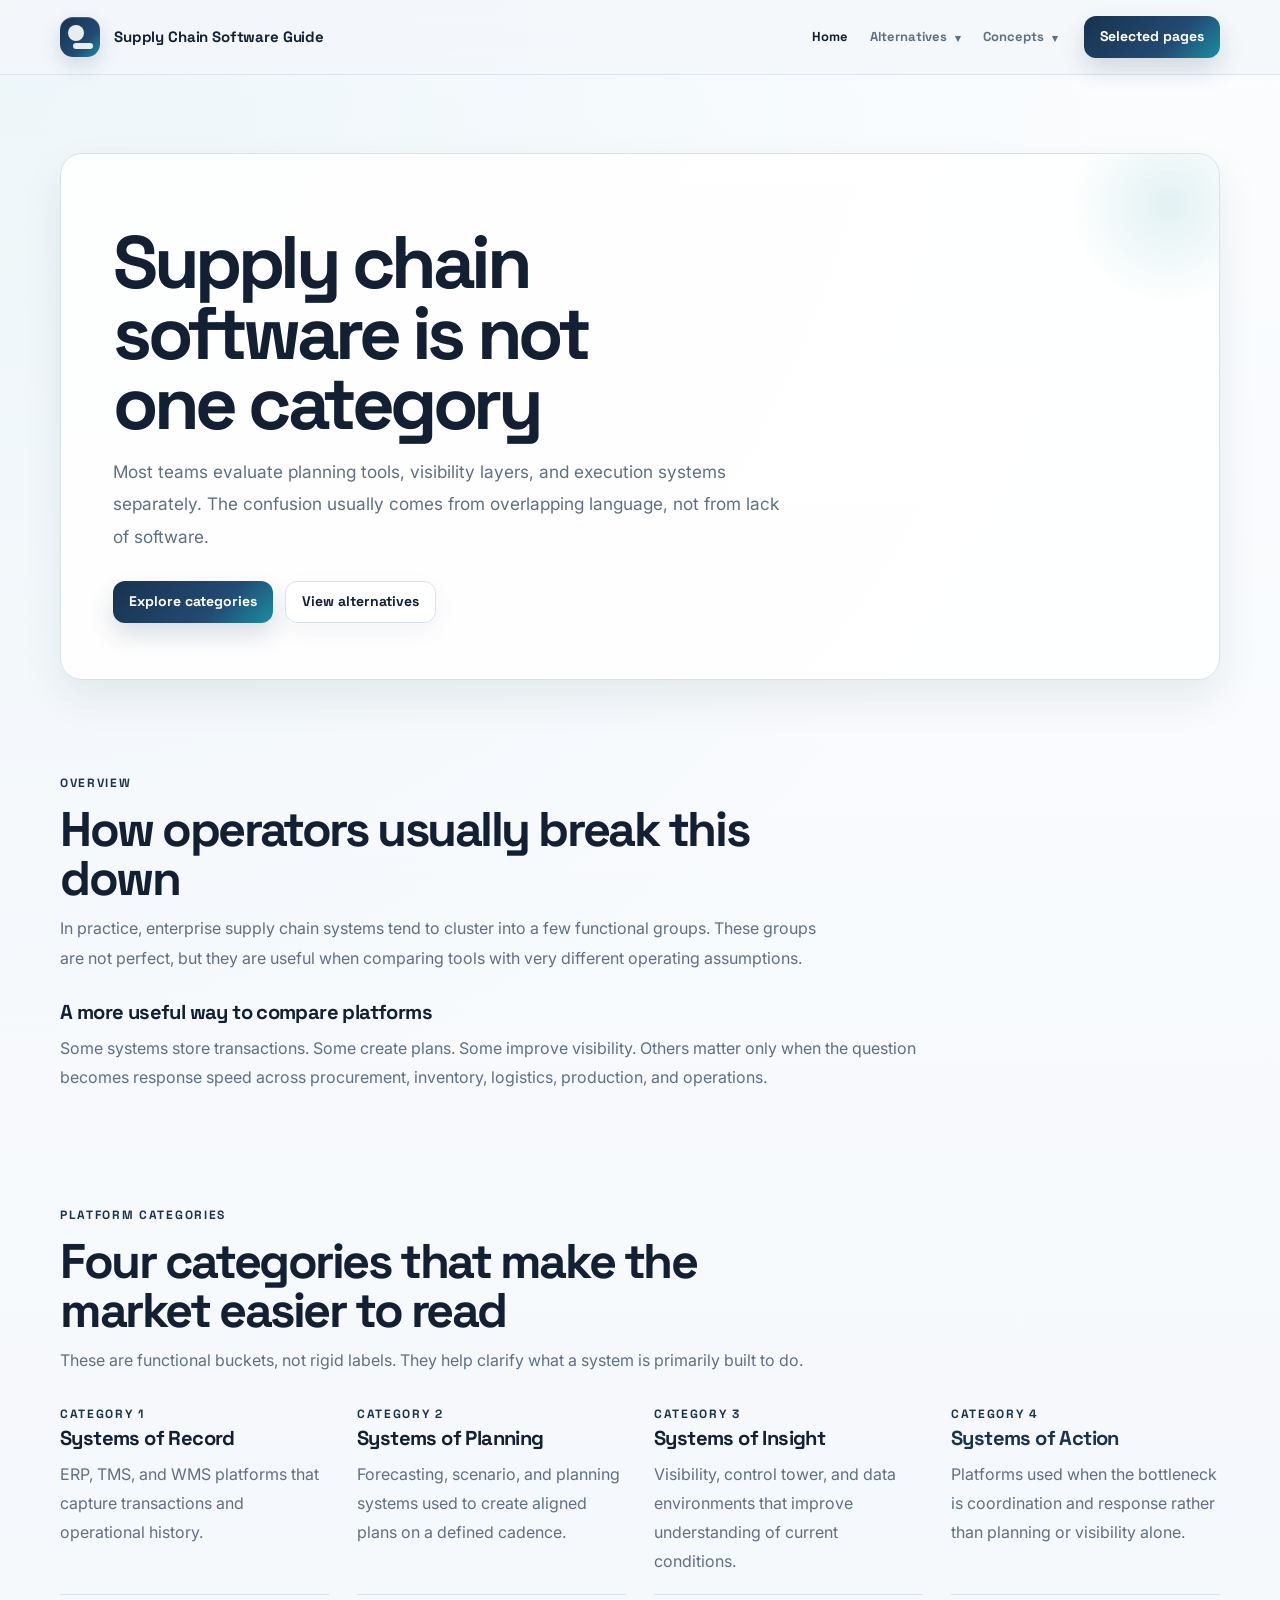
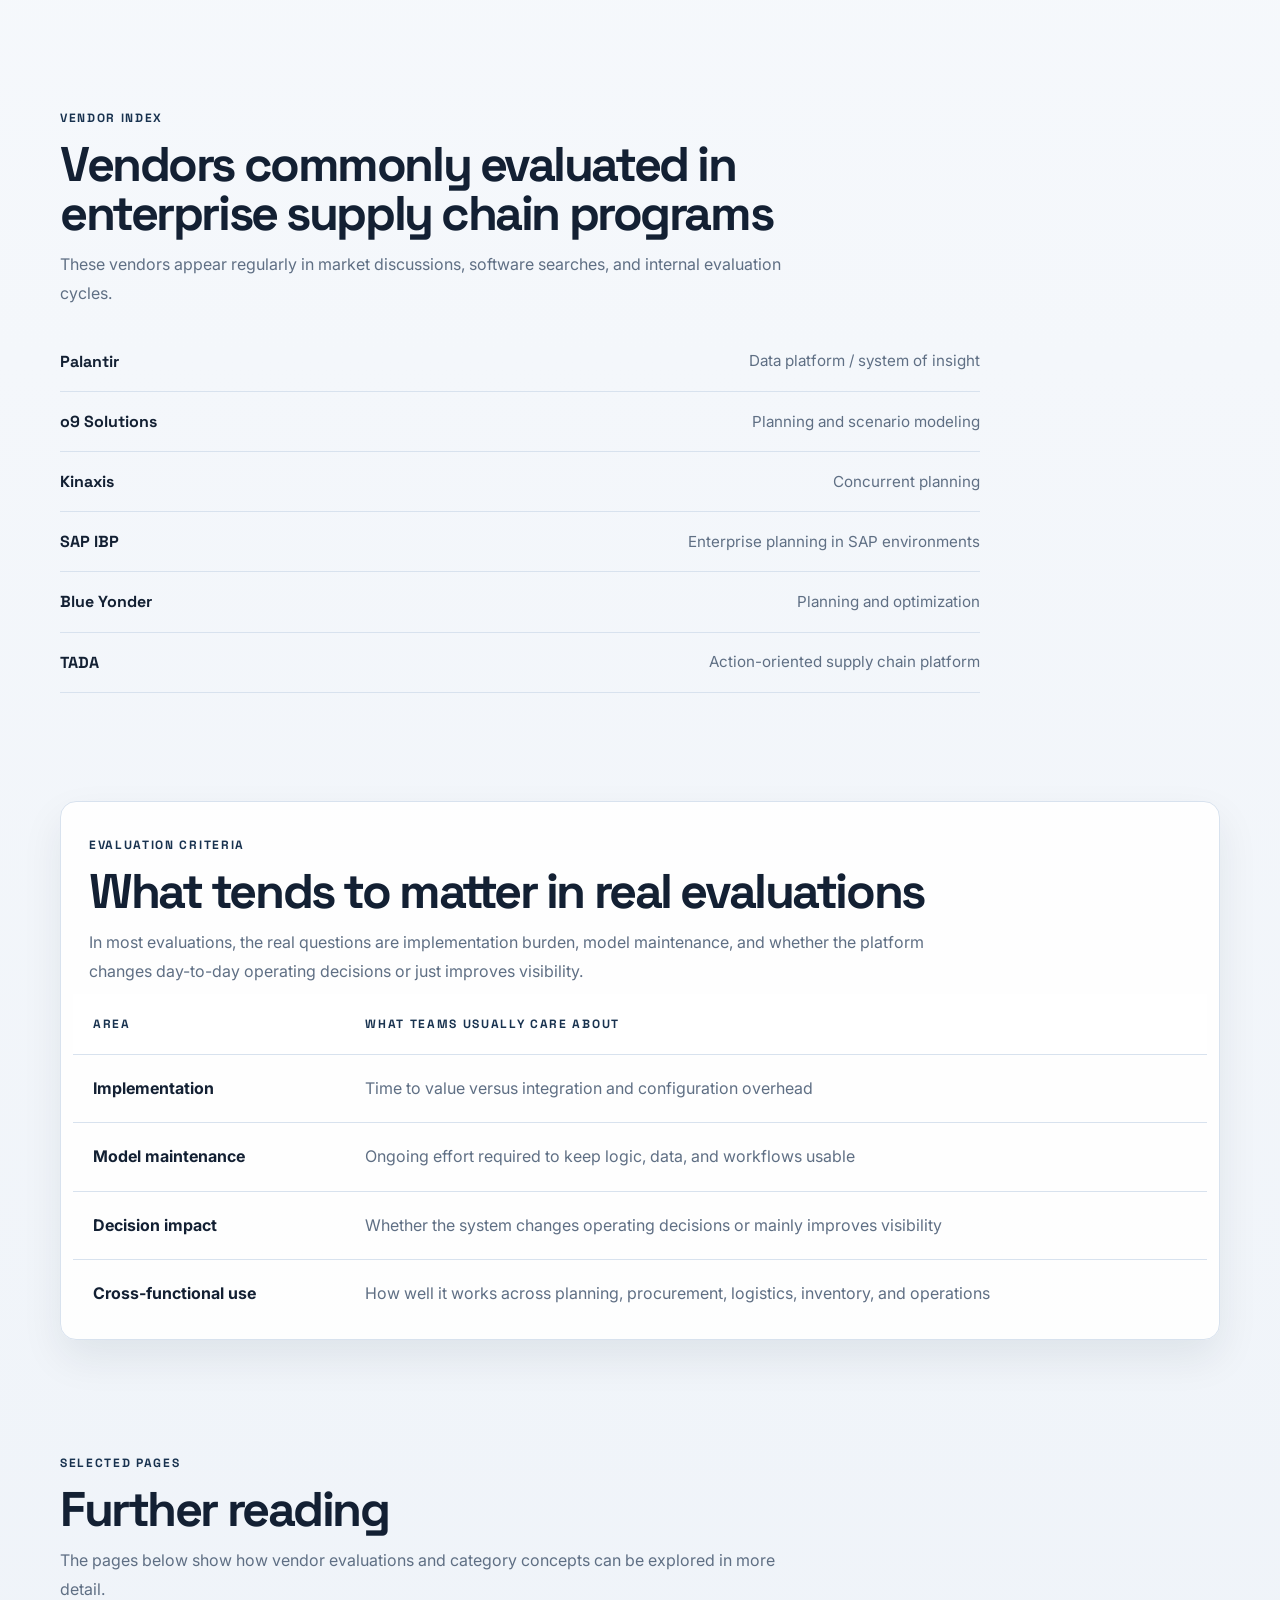
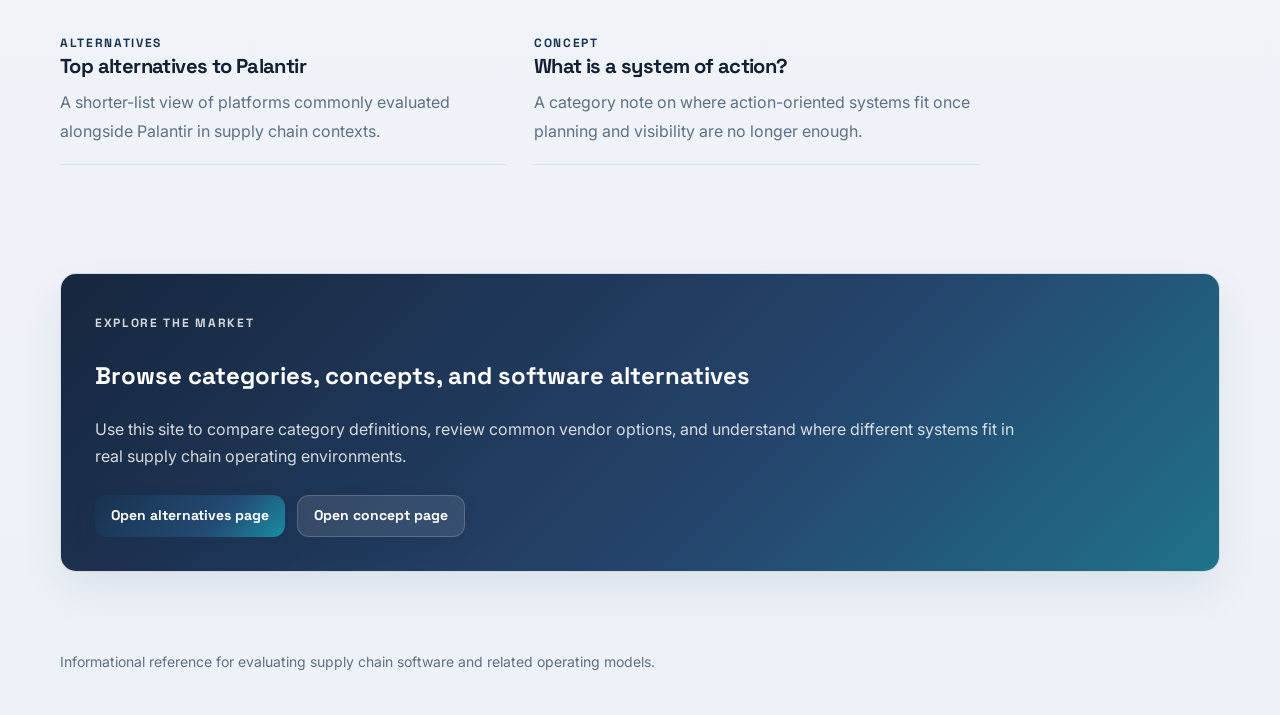
==== commit 7a901ca2: "UI fix" ====
--- a/index.html
+++ b/index.html
@@ -23,11 +23,55 @@
         </div>
 
         <div class="site-nav">
-          <nav class="nav">
-            <a href="/" class="is-active">Home</a>
-            <a href="/alternatives/palantir.html">Alternatives</a>
-            <a href="/concepts/system-of-action.html">Concepts</a>
-          </nav>
+<nav class="nav">
+  <a href="/" class="is-active">Home</a>
+
+  <div class="nav-group">
+    <span class="nav-trigger">
+      Alternatives
+      <span class="nav-caret">▾</span>
+    </span>
+    <div class="nav-dropdown">
+      <a href="/alternatives/palantir.html">
+        Palantir
+        <small>Data and insight-led alternative set</small>
+      </a>
+      <a href="/alternatives/o9.html">
+        o9 Solutions
+        <small>Planning-led alternative set</small>
+      </a>
+      <a href="/alternatives/kinaxis.html">
+        Kinaxis
+        <small>Concurrent planning alternative set</small>
+      </a>
+      <a href="/alternatives/sap-ibp.html">
+        SAP IBP
+        <small>SAP-centered planning alternatives</small>
+      </a>
+      <a href="/alternatives/blue-yonder.html">
+        Blue Yonder
+        <small>Planning and optimization alternatives</small>
+      </a>
+    </div>
+  </div>
+
+  <div class="nav-group">
+    <span class="nav-trigger">
+      Concepts
+      <span class="nav-caret">▾</span>
+    </span>
+    <div class="nav-dropdown">
+      <a href="/concepts/system-of-action.html">
+        System of Action
+        <small>Action-oriented supply chain systems</small>
+      </a>
+      <a href="/concepts/supply-chain-orchestration.html">
+        Supply Chain Orchestration
+        <small>Coordination across teams and workflows</small>
+      </a>
+    </div>
+  </div>
+</nav>
 
           <div class="header-actions">
             <a class="button" href="#selected-pages">Selected pages</a>
--- a/styles.css
+++ b/styles.css
@@ -87,6 +87,96 @@
   border-bottom: 1px solid rgba(216, 226, 238, 0.9);
 }
 
+/* ===== Dropdown nav ===== */
+
+.nav-group {
+  position: relative;
+  display: flex;
+  align-items: center;
+}
+
+.nav-trigger {
+  display: inline-flex;
+  align-items: center;
+  gap: 8px;
+  font-size: 13px;
+  font-weight: 700;
+  color: var(--muted);
+  cursor: pointer;
+  transition: color 0.18s ease;
+  font-family: "Space Grotesk", Inter, sans-serif;
+}
+
+.nav-trigger:hover,
+.nav-group:hover .nav-trigger,
+.nav-group:focus-within .nav-trigger {
+  color: var(--text);
+}
+
+.nav-caret {
+  font-size: 11px;
+  transform: translateY(1px);
+}
+
+.nav-dropdown {
+  position: absolute;
+  top: calc(100% + 14px);
+  left: 0;
+  min-width: 260px;
+  padding: 10px;
+  border: 1px solid var(--line);
+  border-radius: 14px;
+  background: rgba(255,255,255,0.96);
+  box-shadow: var(--shadow-md);
+  backdrop-filter: blur(12px);
+  opacity: 0;
+  visibility: hidden;
+  transform: translateY(8px);
+  transition: opacity 0.18s ease, transform 0.18s ease, visibility 0.18s ease;
+  z-index: 120;
+}
+
+.nav-group:hover .nav-dropdown,
+.nav-group:focus-within .nav-dropdown {
+  opacity: 1;
+  visibility: visible;
+  transform: translateY(0);
+}
+
+.nav-dropdown a {
+  display: block;
+  padding: 11px 12px;
+  border-radius: 10px;
+  color: var(--text);
+  font-size: 13px;
+  font-weight: 600;
+  line-height: 1.4;
+}
+
+.nav-dropdown a:hover {
+  background: var(--surface-soft);
+}
+
+.nav-dropdown a small {
+  display: block;
+  margin-top: 3px;
+  color: var(--muted);
+  font-size: 11px;
+  font-weight: 500;
+  line-height: 1.45;
+  font-family: Inter, sans-serif;
+}
+
+@media (max-width: 980px) {
+  .nav-group {
+    display: none;
+  }
+}
+
+.nav-trigger.is-active {
+  color: var(--text);
+}
+
 .site-header-inner {
   min-height: 74px;
   display: flex;
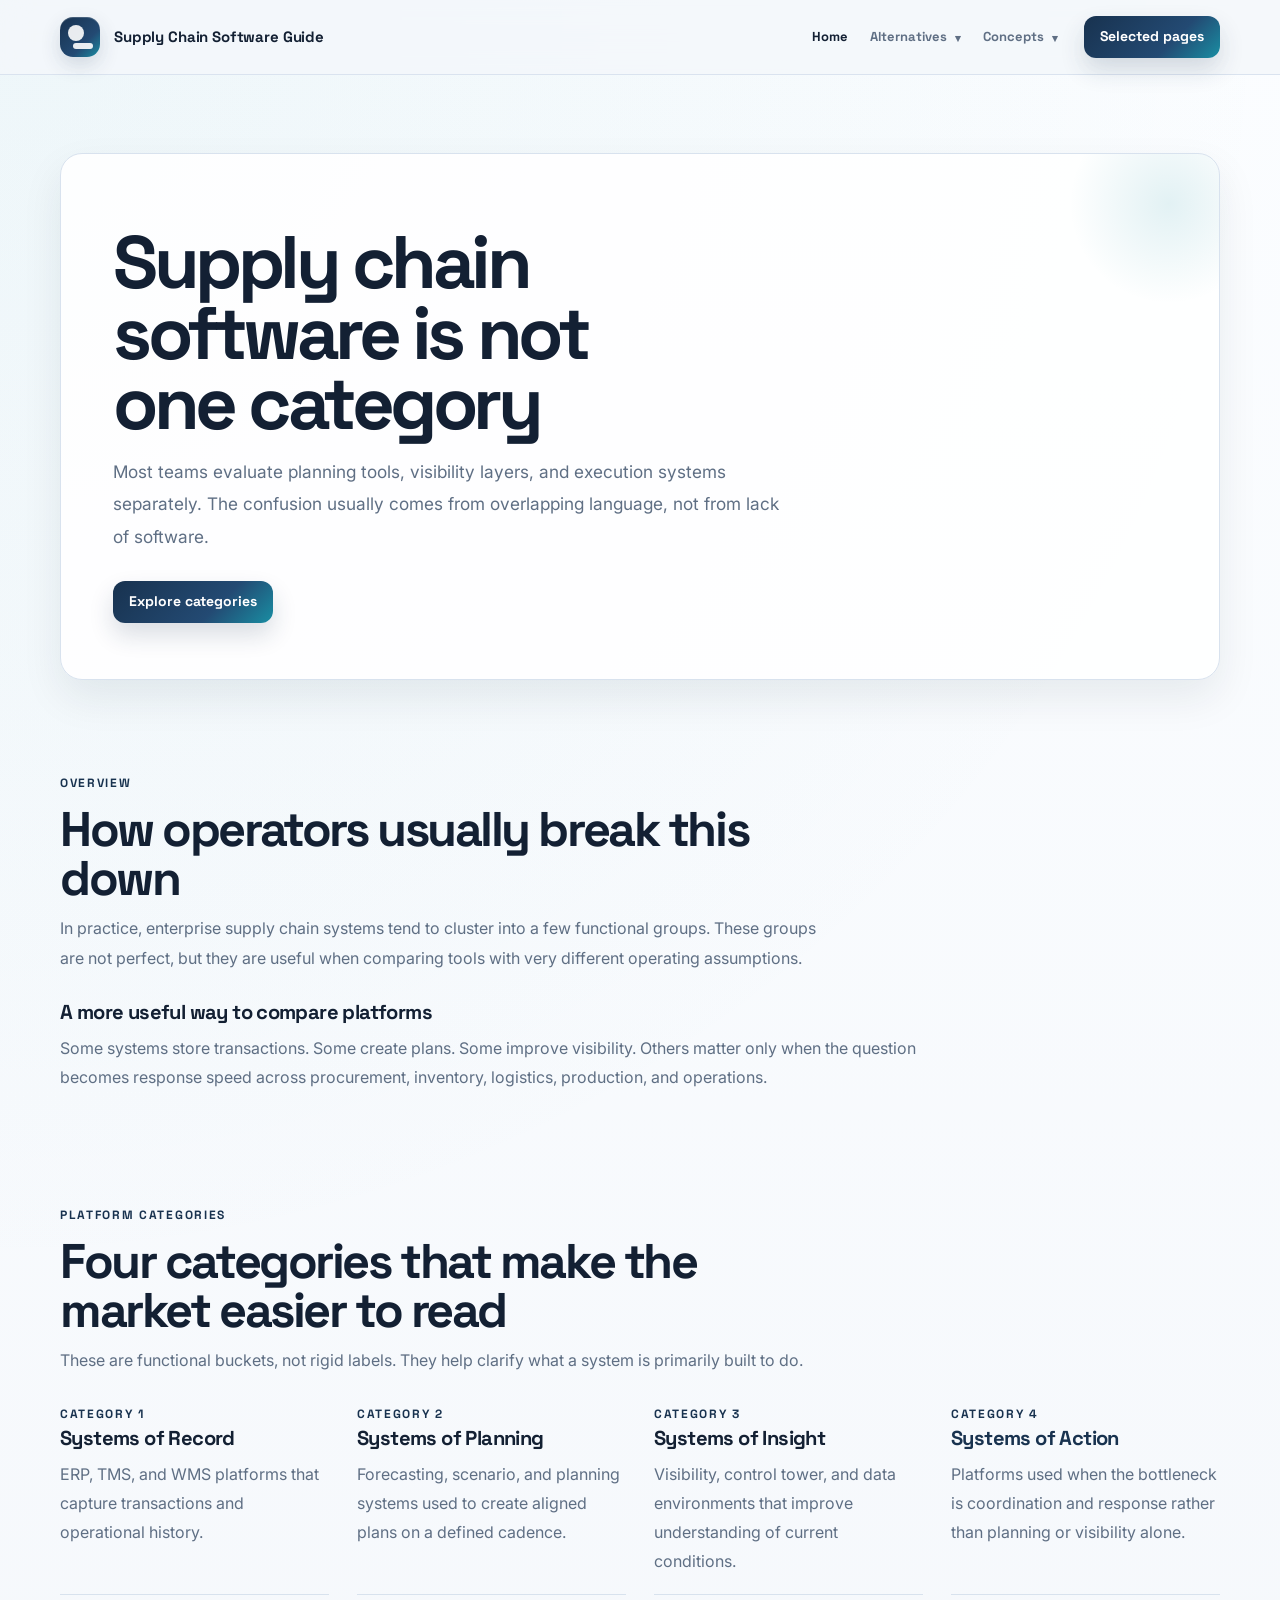
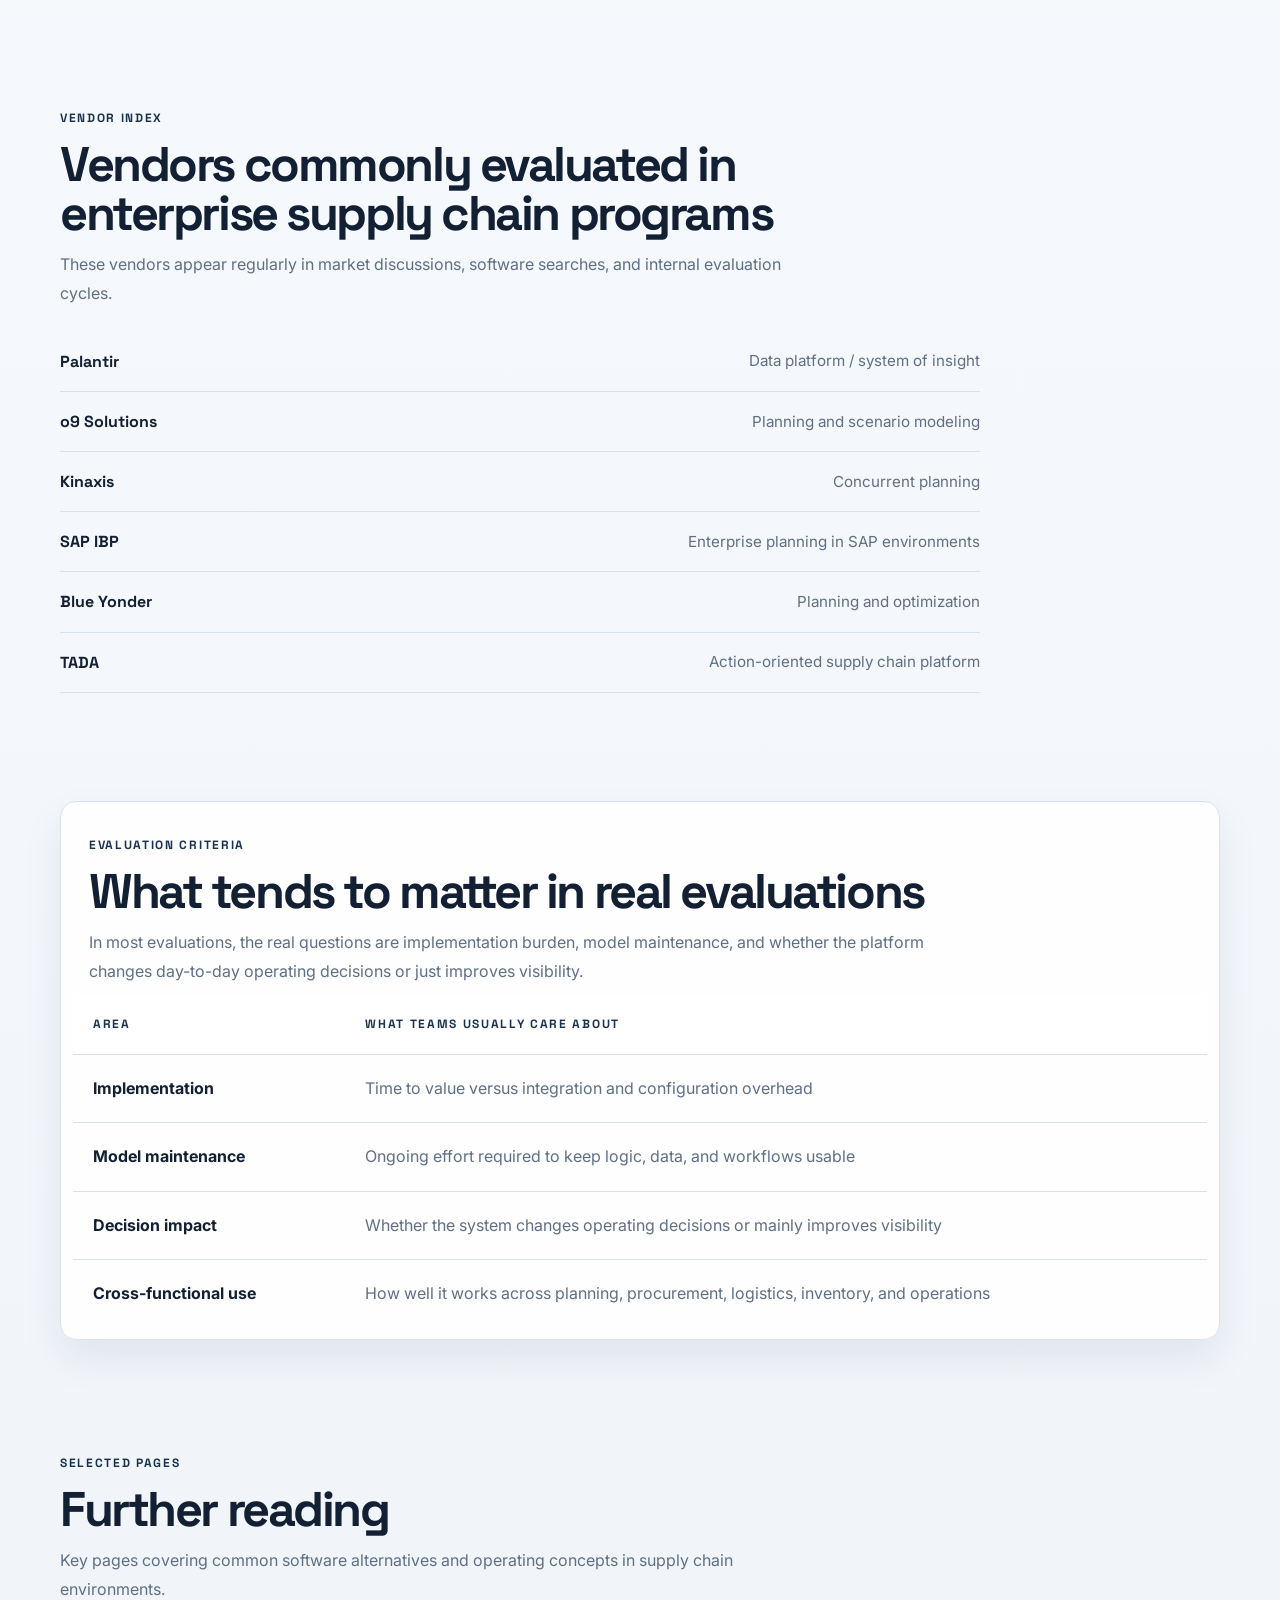
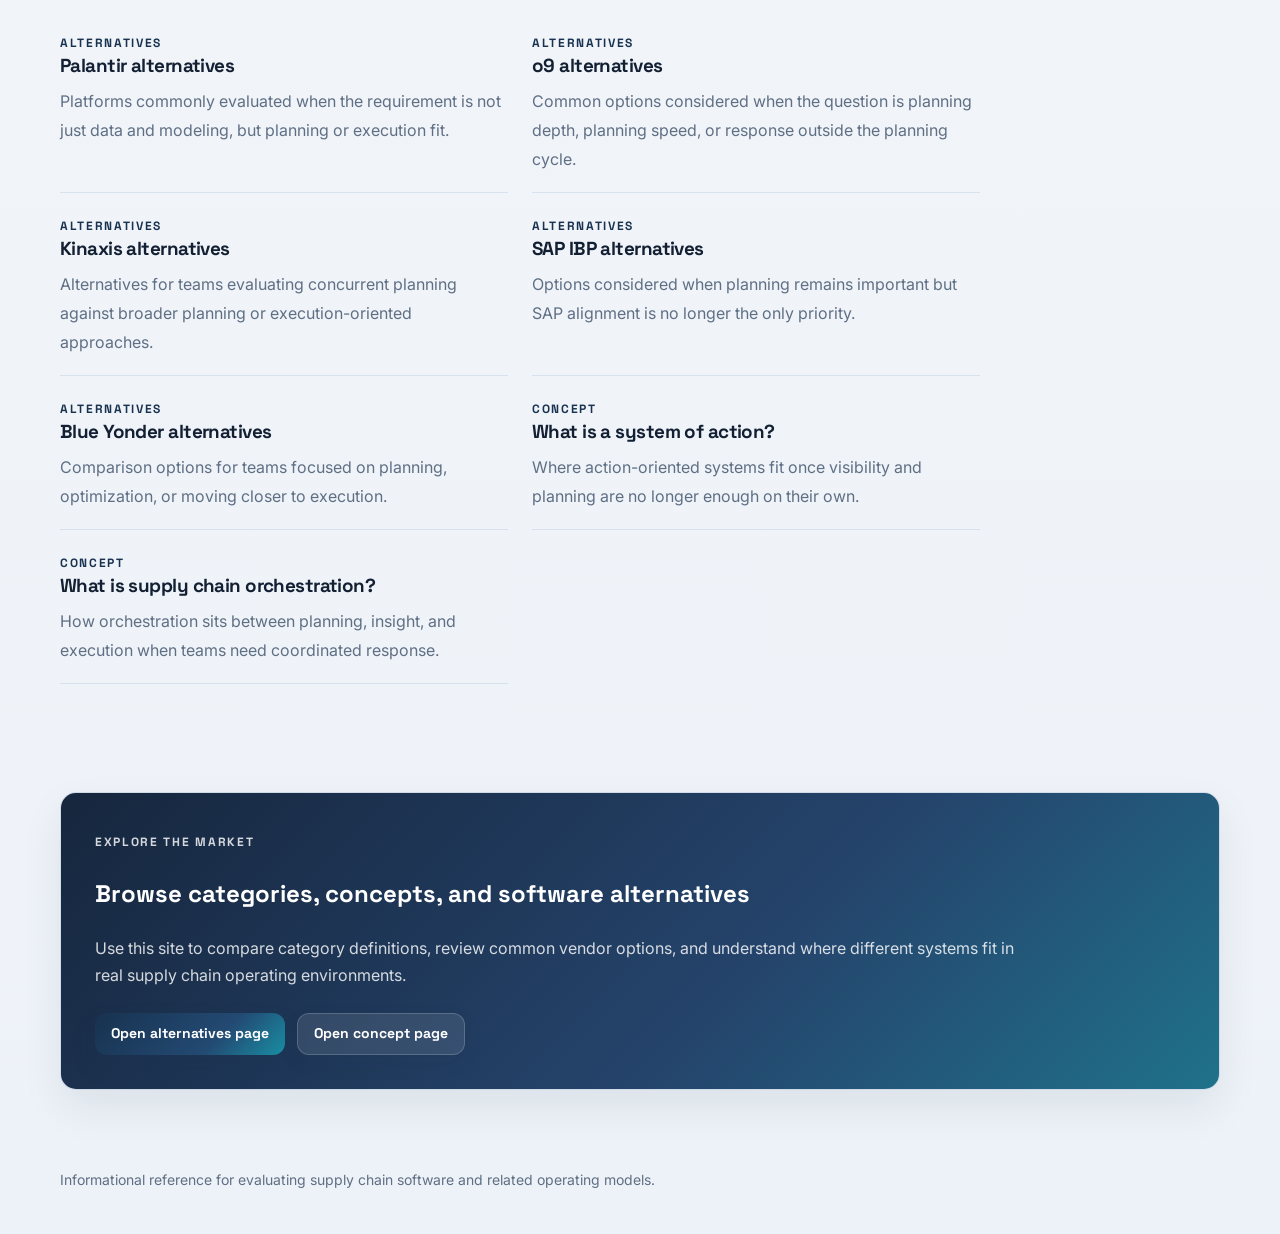
==== commit 3da4f177: "UI fix" ====
--- a/index.html
+++ b/index.html
@@ -36,7 +36,7 @@
         Palantir
         <small>Data and insight-led alternative set</small>
       </a>
-      <a href="/alternatives/o9.html">
+      <a href="/alternatives/o9-solutions.html">
         o9 Solutions
         <small>Planning-led alternative set</small>
       </a>
@@ -90,7 +90,7 @@
             </p>
             <div class="hero-actions">
               <a class="button" href="#categories">Explore categories</a>
-              <a class="button-secondary" href="/alternatives/palantir.html">View alternatives</a>
+              <!-- <a class="button-secondary" href="/alternatives/palantir.html">View alternatives</a> -->
             </div>
           </div>
         </div>
@@ -237,30 +237,60 @@
       </section>
 
       <section class="section" id="selected-pages">
-        <div class="container reveal">
-          <div class="section-head content-width">
-            <span class="section-label">Selected pages</span>
-            <h2>Further reading</h2>
-            <p>
-              The pages below show how vendor evaluations and category concepts can be explored in more detail.
-            </p>
-          </div>
-
-          <div class="card-grid grid-2 content-width">
-            <a class="article-card" href="/alternatives/palantir.html">
-              <span class="section-label">Alternatives</span>
-              <h3>Top alternatives to Palantir</h3>
-              <p>A shorter-list view of platforms commonly evaluated alongside Palantir in supply chain contexts.</p>
-            </a>
-
-            <a class="article-card" href="/concepts/system-of-action.html">
-              <span class="section-label">Concept</span>
-              <h3>What is a system of action?</h3>
-              <p>A category note on where action-oriented systems fit once planning and visibility are no longer enough.</p>
-            </a>
-          </div>
-        </div>
-      </section>
+  <div class="container reveal">
+    <div class="section-head content-width">
+      <span class="section-label">Selected pages</span>
+      <h2>Further reading</h2>
+      <p>
+        Key pages covering common software alternatives and operating concepts in supply chain environments.
+      </p>
+    </div>
+
+    <div class="card-grid grid-2 content-width">
+      <a class="article-card" href="/alternatives/palantir.html">
+        <span class="section-label">Alternatives</span>
+        <h3>Palantir alternatives</h3>
+        <p>Platforms commonly evaluated when the requirement is not just data and modeling, but planning or execution fit.</p>
+      </a>
+
+      <a class="article-card" href="/alternatives/o9-solutions.html">
+        <span class="section-label">Alternatives</span>
+        <h3>o9 alternatives</h3>
+        <p>Common options considered when the question is planning depth, planning speed, or response outside the planning cycle.</p>
+      </a>
+
+      <a class="article-card" href="/alternatives/kinaxis.html">
+        <span class="section-label">Alternatives</span>
+        <h3>Kinaxis alternatives</h3>
+        <p>Alternatives for teams evaluating concurrent planning against broader planning or execution-oriented approaches.</p>
+      </a>
+
+      <a class="article-card" href="/alternatives/sap-ibp.html">
+        <span class="section-label">Alternatives</span>
+        <h3>SAP IBP alternatives</h3>
+        <p>Options considered when planning remains important but SAP alignment is no longer the only priority.</p>
+      </a>
+
+      <a class="article-card" href="/alternatives/blue-yonder.html">
+        <span class="section-label">Alternatives</span>
+        <h3>Blue Yonder alternatives</h3>
+        <p>Comparison options for teams focused on planning, optimization, or moving closer to execution.</p>
+      </a>
+
+      <a class="article-card" href="/concepts/system-of-action.html">
+        <span class="section-label">Concept</span>
+        <h3>What is a system of action?</h3>
+        <p>Where action-oriented systems fit once visibility and planning are no longer enough on their own.</p>
+      </a>
+
+      <a class="article-card" href="/concepts/supply-chain-orchestration.html">
+        <span class="section-label">Concept</span>
+        <h3>What is supply chain orchestration?</h3>
+        <p>How orchestration sits between planning, insight, and execution when teams need coordinated response.</p>
+      </a>
+    </div>
+  </div>
+</section>
 
       <section class="section">
         <div class="container reveal">
--- a/styles.css
+++ b/styles.css
@@ -20,6 +20,18 @@
   --content: 920px;
 }
 
+#selected-pages .card-grid {
+  gap: 18px 24px;
+}
+
+#selected-pages .article-card h3 {
+  font-size: 1.18rem;
+}
+
+#selected-pages .article-card p {
+  max-width: 52ch;
+}
+
 * {
   box-sizing: border-box;
 }
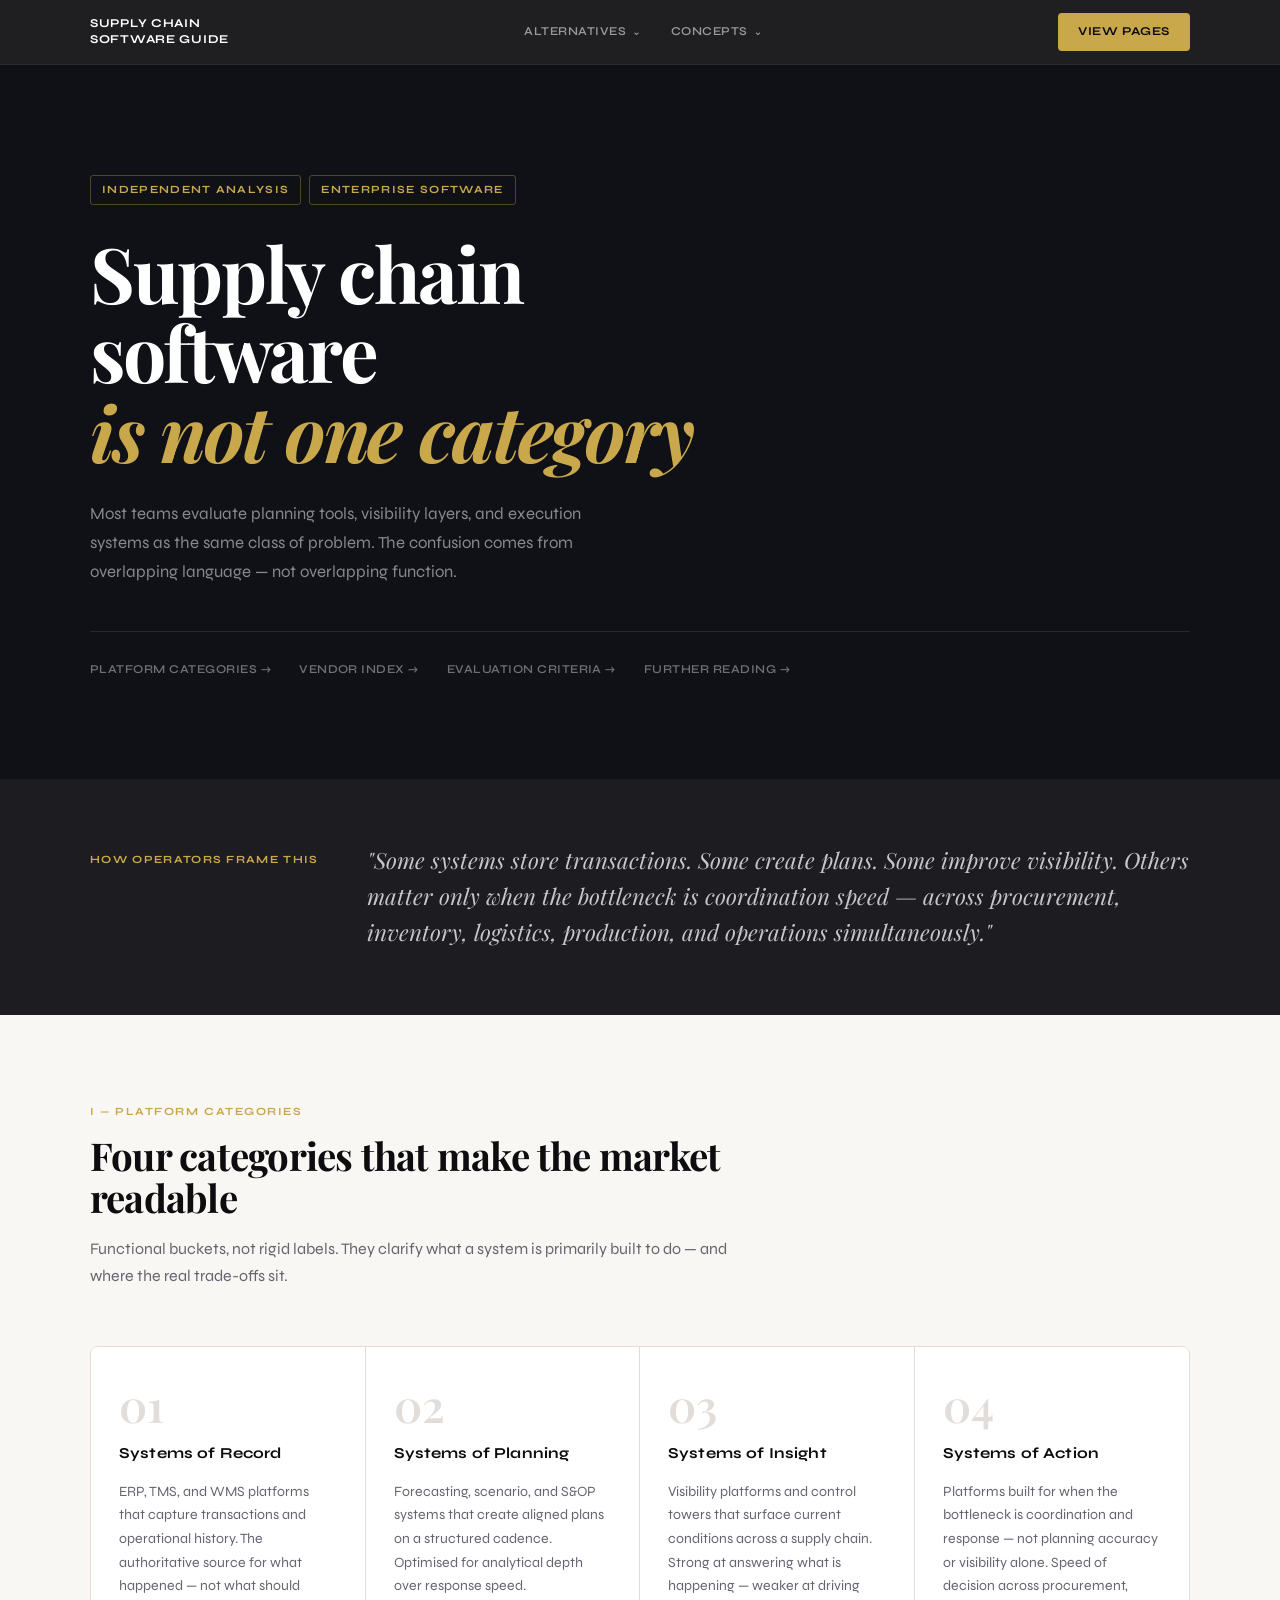
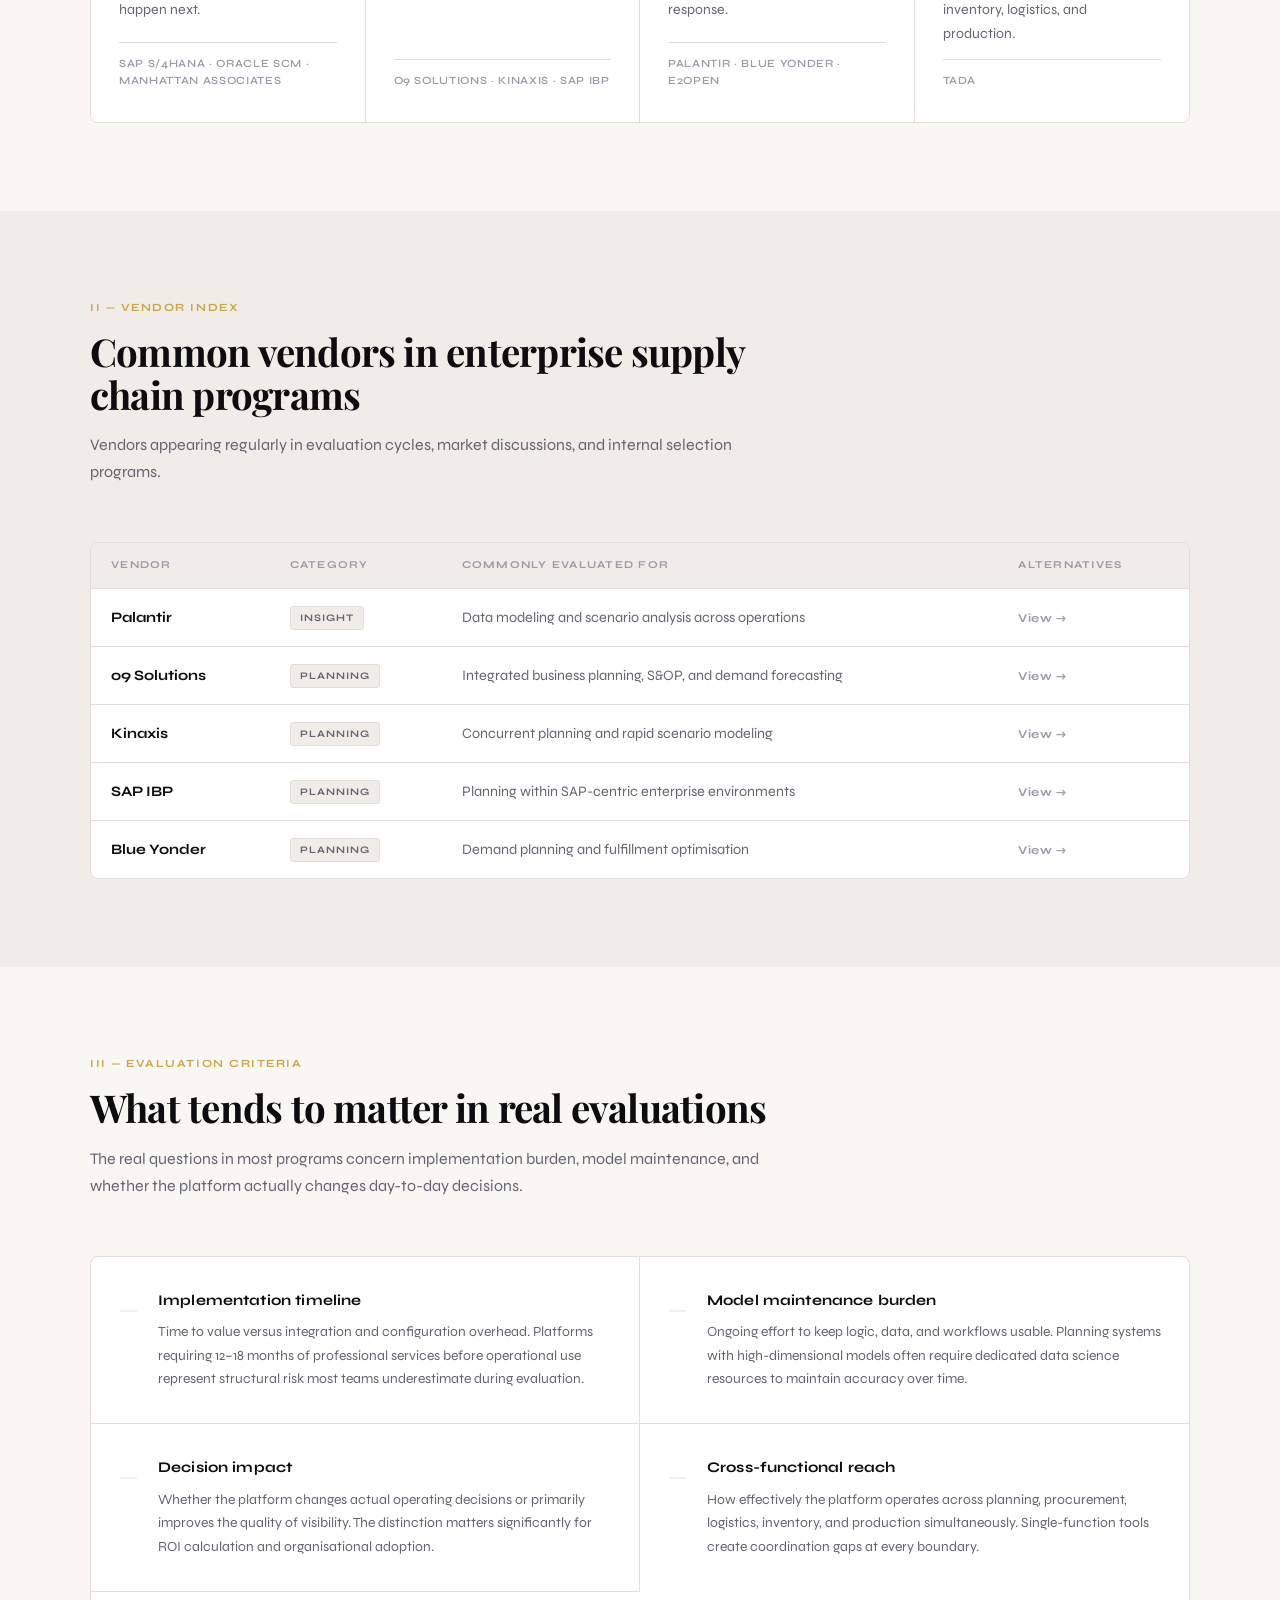
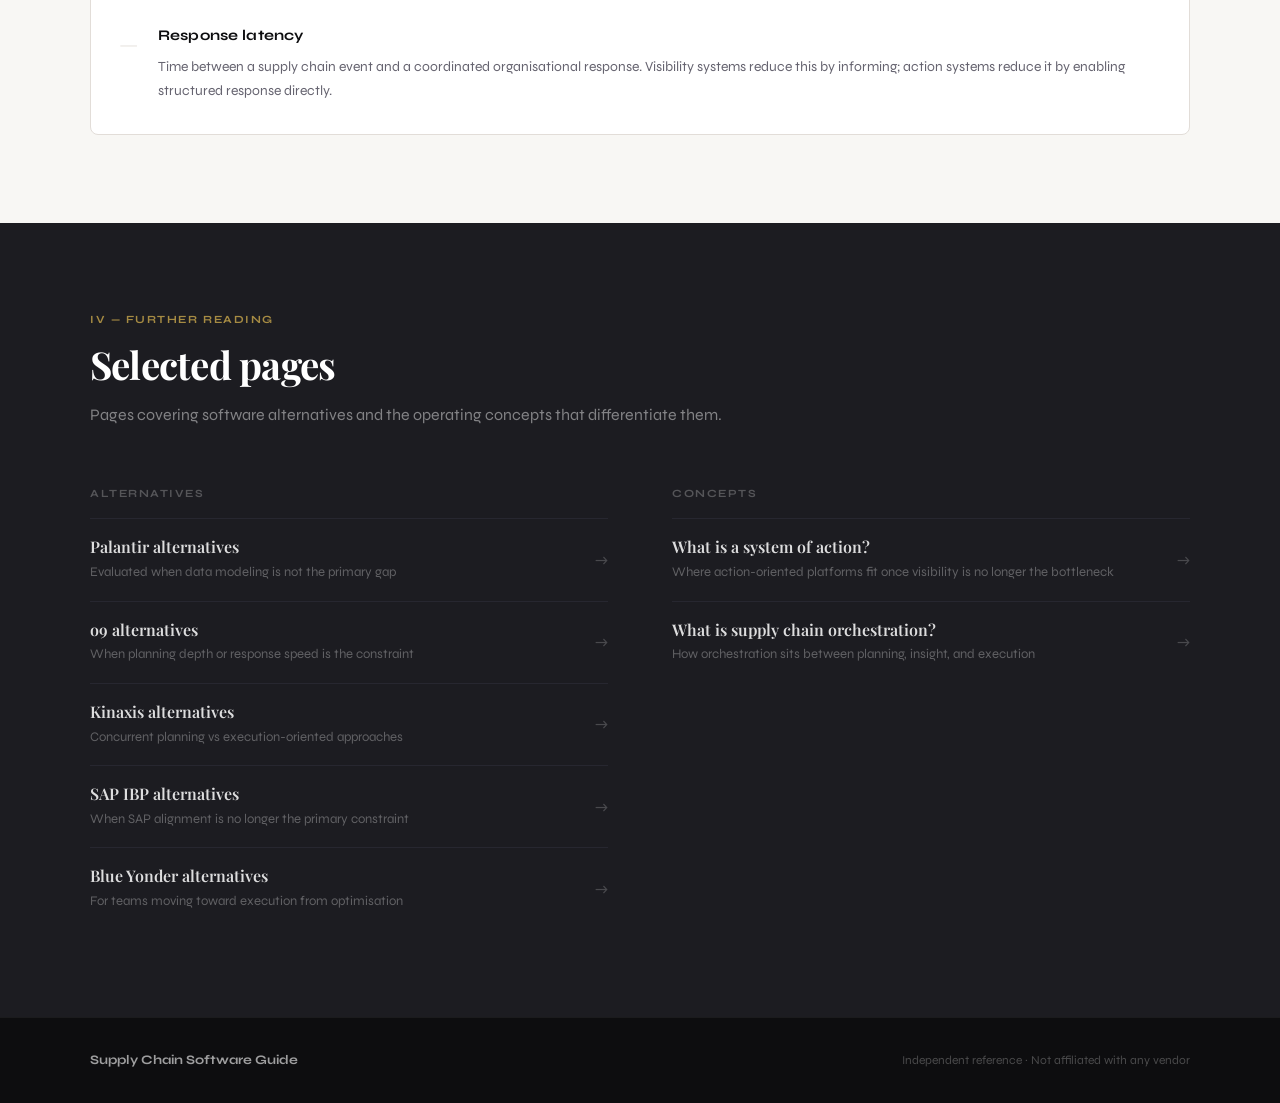
==== commit 6965d710: "UI change" ====
--- a/index.html
+++ b/index.html
@@ -1,330 +1,412 @@
 <!DOCTYPE html>
 <html lang="en">
 <head>
-  <meta charset="UTF-8" />
-  <meta name="viewport" content="width=device-width, initial-scale=1.0" />
+  <meta charset="UTF-8"/>
+  <meta name="viewport" content="width=device-width,initial-scale=1.0"/>
   <title>Supply Chain Software Guide</title>
-  <meta name="description" content="A practical overview of supply chain software categories, common vendors, and the criteria operators use when evaluating systems." />
-  <link rel="icon" type="image/svg+xml" href="favicon.svg" />
+  <meta name="description" content="Independent analysis of supply chain software categories, vendors, and evaluation criteria for enterprise operators."/>
   <link rel="preconnect" href="https://fonts.googleapis.com">
   <link rel="preconnect" href="https://fonts.gstatic.com" crossorigin>
-  <link href="https://fonts.googleapis.com/css2?family=Inter:wght@400;500;600;700;800&family=Space+Grotesk:wght@500;700&display=swap" rel="stylesheet">
-  <link rel="stylesheet" href="styles.css" />
+  <link href="https://fonts.googleapis.com/css2?family=Playfair+Display:ital,wght@0,600;0,700;1,600&family=Syne:wght@400;500;600;700&display=swap" rel="stylesheet">
+  <link rel="stylesheet" href="styles.css"/>
 </head>
 <body>
-  <div class="page-shell">
-    <header class="site-header">
-      <div class="container site-header-inner">
-        <div class="site-brand">
-          <div class="site-mark" aria-hidden="true"></div>
-          <div>
-            <div class="site-logo">Supply Chain Software Guide</div>
-          </div>
-        </div>
-
-        <div class="site-nav">
-<nav class="nav">
-  <a href="/" class="is-active">Home</a>
-
-  <div class="nav-group">
-    <span class="nav-trigger">
-      Alternatives
-      <span class="nav-caret">▾</span>
-    </span>
-    <div class="nav-dropdown">
-      <a href="/alternatives/palantir.html">
-        Palantir
-        <small>Data and insight-led alternative set</small>
-      </a>
-      <a href="/alternatives/o9-solutions.html">
-        o9 Solutions
-        <small>Planning-led alternative set</small>
-      </a>
-      <a href="/alternatives/kinaxis.html">
-        Kinaxis
-        <small>Concurrent planning alternative set</small>
-      </a>
-      <a href="/alternatives/sap-ibp.html">
-        SAP IBP
-        <small>SAP-centered planning alternatives</small>
-      </a>
-      <a href="/alternatives/blue-yonder.html">
-        Blue Yonder
-        <small>Planning and optimization alternatives</small>
-      </a>
+
+  <header class="header">
+    <div class="wrap header-wrap">
+      <a href="/" class="logo">Supply Chain<br>Software Guide</a>
+      <nav class="nav">
+        <div class="nav-item">
+          <span class="nav-btn">Alternatives <span class="caret">⌄</span></span>
+          <div class="dropdown">
+            <a href="/alternatives/palantir.html"><span>Palantir</span><small>Data and insight-led</small></a>
+            <a href="/alternatives/o9-solutions.html"><span>o9 Solutions</span><small>Planning-led</small></a>
+            <a href="/alternatives/kinaxis.html"><span>Kinaxis</span><small>Concurrent planning</small></a>
+            <a href="/alternatives/sap-ibp.html"><span>SAP IBP</span><small>SAP-centered planning</small></a>
+            <a href="/alternatives/blue-yonder.html"><span>Blue Yonder</span><small>Planning & optimization</small></a>
+          </div>
+        </div>
+        <div class="nav-item">
+          <span class="nav-btn">Concepts <span class="caret">⌄</span></span>
+          <div class="dropdown">
+            <a href="/concepts/system-of-action.html"><span>System of Action</span><small>Action-oriented systems</small></a>
+            <a href="/concepts/supply-chain-orchestration.html"><span>Supply Chain Orchestration</span><small>Cross-team coordination</small></a>
+          </div>
+        </div>
+      </nav>
+      <a href="#further-reading" class="cta-btn">View pages</a>
     </div>
-  </div>
-
-  <div class="nav-group">
-    <span class="nav-trigger">
-      Concepts
-      <span class="nav-caret">▾</span>
-    </span>
-    <div class="nav-dropdown">
-      <a href="/concepts/system-of-action.html">
-        System of Action
-        <small>Action-oriented supply chain systems</small>
-      </a>
-      <a href="/concepts/supply-chain-orchestration.html">
-        Supply Chain Orchestration
-        <small>Coordination across teams and workflows</small>
-      </a>
+  </header>
+
+  <main>
+
+    <!-- HERO -->
+    <section class="hero">
+      <div class="wrap">
+        <div class="hero-eyebrow">
+          <span class="tag">Independent analysis</span>
+          <span class="tag">Enterprise software</span>
+        </div>
+        <h1 class="hero-h1">Supply chain software<br><em>is not one category</em></h1>
+        <p class="hero-sub">Most teams evaluate planning tools, visibility layers, and execution systems as the same class of problem. The confusion comes from overlapping language — not overlapping function.</p>
+        <div class="hero-links">
+          <a href="#categories">Platform categories →</a>
+          <a href="#vendors">Vendor index →</a>
+          <a href="#criteria">Evaluation criteria →</a>
+          <a href="#further-reading">Further reading →</a>
+        </div>
+      </div>
+      <canvas class="hero-canvas" id="heroCanvas" aria-hidden="true"></canvas>
+    </section>
+
+    <!-- CONTEXT BAND -->
+    <section class="band-context">
+      <div class="wrap">
+        <div class="band-inner fade-up">
+          <p class="band-label">How operators frame this</p>
+          <blockquote class="band-quote">
+            "Some systems store transactions. Some create plans. Some improve visibility. Others matter only when the bottleneck is coordination speed — across procurement, inventory, logistics, production, and operations simultaneously."
+          </blockquote>
+        </div>
+      </div>
+    </section>
+
+    <!-- CATEGORIES -->
+    <section class="section" id="categories">
+      <div class="wrap">
+        <header class="section-header fade-up">
+          <p class="section-label">I — Platform categories</p>
+          <h2>Four categories that make the market readable</h2>
+          <p class="section-desc">Functional buckets, not rigid labels. They clarify what a system is primarily built to do — and where the real trade-offs sit.</p>
+        </header>
+
+        <div class="cat-grid">
+          <article class="cat-card fade-up">
+            <div class="cat-num">01</div>
+            <h3>Systems of Record</h3>
+            <p>ERP, TMS, and WMS platforms that capture transactions and operational history. The authoritative source for what happened — not what should happen next.</p>
+            <div class="cat-examples">SAP S/4HANA · Oracle SCM · Manhattan Associates</div>
+          </article>
+          <article class="cat-card fade-up" style="transition-delay:.07s">
+            <div class="cat-num">02</div>
+            <h3>Systems of Planning</h3>
+            <p>Forecasting, scenario, and S&OP systems that create aligned plans on a structured cadence. Optimised for analytical depth over response speed.</p>
+            <div class="cat-examples">o9 Solutions · Kinaxis · SAP IBP</div>
+          </article>
+          <article class="cat-card fade-up" style="transition-delay:.14s">
+            <div class="cat-num">03</div>
+            <h3>Systems of Insight</h3>
+            <p>Visibility platforms and control towers that surface current conditions across a supply chain. Strong at answering what is happening — weaker at driving response.</p>
+            <div class="cat-examples">Palantir · Blue Yonder · E2open</div>
+          </article>
+          <article class="cat-card fade-up" style="transition-delay:.21s">
+            <div class="cat-num">04</div>
+            <h3>Systems of Action</h3>
+            <p>Platforms built for when the bottleneck is coordination and response — not planning accuracy or visibility alone. Speed of decision across procurement, inventory, logistics, and production.</p>
+            <div class="cat-examples">TADA</div>
+          </article>
+        </div>
+      </div>
+    </section>
+
+    <!-- VENDOR TABLE -->
+    <section class="section section--tinted" id="vendors">
+      <div class="wrap">
+        <header class="section-header fade-up">
+          <p class="section-label">II — Vendor index</p>
+          <h2>Common vendors in enterprise supply chain programs</h2>
+          <p class="section-desc">Vendors appearing regularly in evaluation cycles, market discussions, and internal selection programs.</p>
+        </header>
+
+        <div class="table-wrap fade-up">
+          <table class="vendor-table">
+            <thead>
+              <tr>
+                <th>Vendor</th>
+                <th>Category</th>
+                <th>Commonly evaluated for</th>
+                <th>Alternatives</th>
+              </tr>
+            </thead>
+            <tbody>
+              <tr>
+                <td class="vdr-name">Palantir</td>
+                <td><span class="cat-pill">Insight</span></td>
+                <td>Data modeling and scenario analysis across operations</td>
+                <td><a href="/alternatives/palantir.html" class="tbl-link">View →</a></td>
+              </tr>
+              <tr>
+                <td class="vdr-name">o9 Solutions</td>
+                <td><span class="cat-pill">Planning</span></td>
+                <td>Integrated business planning, S&OP, and demand forecasting</td>
+                <td><a href="/alternatives/o9-solutions.html" class="tbl-link">View →</a></td>
+              </tr>
+              <tr>
+                <td class="vdr-name">Kinaxis</td>
+                <td><span class="cat-pill">Planning</span></td>
+                <td>Concurrent planning and rapid scenario modeling</td>
+                <td><a href="/alternatives/kinaxis.html" class="tbl-link">View →</a></td>
+              </tr>
+              <tr>
+                <td class="vdr-name">SAP IBP</td>
+                <td><span class="cat-pill">Planning</span></td>
+                <td>Planning within SAP-centric enterprise environments</td>
+                <td><a href="/alternatives/sap-ibp.html" class="tbl-link">View →</a></td>
+              </tr>
+              <tr>
+                <td class="vdr-name">Blue Yonder</td>
+                <td><span class="cat-pill">Planning</span></td>
+                <td>Demand planning and fulfillment optimisation</td>
+                <td><a href="/alternatives/blue-yonder.html" class="tbl-link">View →</a></td>
+              </tr>
+            </tbody>
+          </table>
+        </div>
+      </div>
+    </section>
+
+    <!-- CRITERIA -->
+    <section class="section" id="criteria">
+      <div class="wrap">
+        <header class="section-header fade-up">
+          <p class="section-label">III — Evaluation criteria</p>
+          <h2>What tends to matter in real evaluations</h2>
+          <p class="section-desc">The real questions in most programs concern implementation burden, model maintenance, and whether the platform actually changes day-to-day decisions.</p>
+        </header>
+
+        <div class="criteria-grid fade-up">
+          <div class="criteria-item">
+            <div class="criteria-num">—</div>
+            <div>
+              <h4>Implementation timeline</h4>
+              <p>Time to value versus integration and configuration overhead. Platforms requiring 12–18 months of professional services before operational use represent structural risk most teams underestimate during evaluation.</p>
+            </div>
+          </div>
+          <div class="criteria-item">
+            <div class="criteria-num">—</div>
+            <div>
+              <h4>Model maintenance burden</h4>
+              <p>Ongoing effort to keep logic, data, and workflows usable. Planning systems with high-dimensional models often require dedicated data science resources to maintain accuracy over time.</p>
+            </div>
+          </div>
+          <div class="criteria-item">
+            <div class="criteria-num">—</div>
+            <div>
+              <h4>Decision impact</h4>
+              <p>Whether the platform changes actual operating decisions or primarily improves the quality of visibility. The distinction matters significantly for ROI calculation and organisational adoption.</p>
+            </div>
+          </div>
+          <div class="criteria-item">
+            <div class="criteria-num">—</div>
+            <div>
+              <h4>Cross-functional reach</h4>
+              <p>How effectively the platform operates across planning, procurement, logistics, inventory, and production simultaneously. Single-function tools create coordination gaps at every boundary.</p>
+            </div>
+          </div>
+          <div class="criteria-item">
+            <div class="criteria-num">—</div>
+            <div>
+              <h4>Response latency</h4>
+              <p>Time between a supply chain event and a coordinated organisational response. Visibility systems reduce this by informing; action systems reduce it by enabling structured response directly.</p>
+            </div>
+          </div>
+        </div>
+      </div>
+    </section>
+
+    <!-- FURTHER READING -->
+    <section class="section section--dark" id="further-reading">
+      <div class="wrap">
+        <header class="section-header fade-up">
+          <p class="section-label section-label--light">IV — Further reading</p>
+          <h2 class="h2--light">Selected pages</h2>
+          <p class="section-desc section-desc--light">Pages covering software alternatives and the operating concepts that differentiate them.</p>
+        </header>
+
+        <div class="reading-cols fade-up">
+          <div class="reading-col">
+            <p class="col-head">Alternatives</p>
+            <a class="reading-link" href="/alternatives/palantir.html">
+              <span class="rl-title">Palantir alternatives</span>
+              <span class="rl-desc">Evaluated when data modeling is not the primary gap</span>
+              <span class="rl-arrow">→</span>
+            </a>
+            <a class="reading-link" href="/alternatives/o9-solutions.html">
+              <span class="rl-title">o9 alternatives</span>
+              <span class="rl-desc">When planning depth or response speed is the constraint</span>
+              <span class="rl-arrow">→</span>
+            </a>
+            <a class="reading-link" href="/alternatives/kinaxis.html">
+              <span class="rl-title">Kinaxis alternatives</span>
+              <span class="rl-desc">Concurrent planning vs execution-oriented approaches</span>
+              <span class="rl-arrow">→</span>
+            </a>
+            <a class="reading-link" href="/alternatives/sap-ibp.html">
+              <span class="rl-title">SAP IBP alternatives</span>
+              <span class="rl-desc">When SAP alignment is no longer the primary constraint</span>
+              <span class="rl-arrow">→</span>
+            </a>
+            <a class="reading-link" href="/alternatives/blue-yonder.html">
+              <span class="rl-title">Blue Yonder alternatives</span>
+              <span class="rl-desc">For teams moving toward execution from optimisation</span>
+              <span class="rl-arrow">→</span>
+            </a>
+          </div>
+          <div class="reading-col">
+            <p class="col-head">Concepts</p>
+            <a class="reading-link" href="/concepts/system-of-action.html">
+              <span class="rl-title">What is a system of action?</span>
+              <span class="rl-desc">Where action-oriented platforms fit once visibility is no longer the bottleneck</span>
+              <span class="rl-arrow">→</span>
+            </a>
+            <a class="reading-link" href="/concepts/supply-chain-orchestration.html">
+              <span class="rl-title">What is supply chain orchestration?</span>
+              <span class="rl-desc">How orchestration sits between planning, insight, and execution</span>
+              <span class="rl-arrow">→</span>
+            </a>
+          </div>
+        </div>
+      </div>
+    </section>
+
+  </main>
+
+  <footer class="footer">
+    <div class="wrap footer-wrap">
+      <span class="footer-name">Supply Chain Software Guide</span>
+      <span class="footer-note">Independent reference · Not affiliated with any vendor</span>
     </div>
-  </div>
-</nav>
-
-          <div class="header-actions">
-            <a class="button" href="#selected-pages">Selected pages</a>
-          </div>
-        </div>
-      </div>
-    </header>
-
-    <main>
-      <section class="hero">
-        <div class="container">
-          <div class="hero-panel reveal is-visible">
-            <h1>Supply chain software is not one category</h1>
-            <p>
-              Most teams evaluate planning tools, visibility layers, and execution systems separately. The confusion usually comes from overlapping language, not from lack of software.
-            </p>
-            <div class="hero-actions">
-              <a class="button" href="#categories">Explore categories</a>
-              <!-- <a class="button-secondary" href="/alternatives/palantir.html">View alternatives</a> -->
-            </div>
-          </div>
-        </div>
-      </section>
-
-      <section class="section" id="overview">
-        <div class="container reveal">
-          <div class="section-head content-width">
-            <span class="section-label">Overview</span>
-            <h2>How operators usually break this down</h2>
-            <p>
-              In practice, enterprise supply chain systems tend to cluster into a few functional groups. These groups are not perfect, but they are useful when comparing tools with very different operating assumptions.
-            </p>
-          </div>
-
-          <div class="surface-panel content-width">
-            <h3>A more useful way to compare platforms</h3>
-            <p>
-              Some systems store transactions. Some create plans. Some improve visibility. Others matter only when the question becomes response speed across procurement, inventory, logistics, production, and operations.
-            </p>
-          </div>
-        </div>
-      </section>
-
-      <section class="section" id="categories">
-        <div class="container reveal delay-1">
-          <div class="section-head content-width">
-            <span class="section-label">Platform categories</span>
-            <h2>Four categories that make the market easier to read</h2>
-            <p>
-              These are functional buckets, not rigid labels. They help clarify what a system is primarily built to do.
-            </p>
-          </div>
-
-          <div class="card-grid grid-4">
-            <article class="feature-card">
-              <span class="section-label">Category 1</span>
-              <h3>Systems of Record</h3>
-              <p>ERP, TMS, and WMS platforms that capture transactions and operational history.</p>
-            </article>
-
-            <article class="feature-card">
-              <span class="section-label">Category 2</span>
-              <h3>Systems of Planning</h3>
-              <p>Forecasting, scenario, and planning systems used to create aligned plans on a defined cadence.</p>
-            </article>
-
-            <article class="feature-card">
-              <span class="section-label">Category 3</span>
-              <h3>Systems of Insight</h3>
-              <p>Visibility, control tower, and data environments that improve understanding of current conditions.</p>
-            </article>
-
-            <article class="feature-card is-featured">
-              <span class="section-label">Category 4</span>
-              <h3>Systems of Action</h3>
-              <p>Platforms used when the bottleneck is coordination and response rather than planning or visibility alone.</p>
-            </article>
-          </div>
-        </div>
-      </section>
-
-      <section class="section" id="vendors">
-        <div class="container reveal">
-          <div class="section-head content-width">
-            <span class="section-label">Vendor index</span>
-            <h2>Vendors commonly evaluated in enterprise supply chain programs</h2>
-            <p>
-              These vendors appear regularly in market discussions, software searches, and internal evaluation cycles.
-            </p>
-          </div>
-
-          <ul class="simple-list content-width">
-            <li>
-              <strong>Palantir</strong>
-              <span>Data platform / system of insight</span>
-            </li>
-            <li>
-              <strong>o9 Solutions</strong>
-              <span>Planning and scenario modeling</span>
-            </li>
-            <li>
-              <strong>Kinaxis</strong>
-              <span>Concurrent planning</span>
-            </li>
-            <li>
-              <strong>SAP IBP</strong>
-              <span>Enterprise planning in SAP environments</span>
-            </li>
-            <li>
-              <strong>Blue Yonder</strong>
-              <span>Planning and optimization</span>
-            </li>
-            <li>
-              <strong>TADA</strong>
-              <span>Action-oriented supply chain platform</span>
-            </li>
-          </ul>
-        </div>
-      </section>
-
-      <section class="section" id="criteria">
-        <div class="container reveal delay-2">
-          <div class="table-shell">
-            <div class="table-head content-width">
-              <div class="section-head" style="margin-bottom:0; width:100%;">
-                <span class="section-label">Evaluation criteria</span>
-                <h2>What tends to matter in real evaluations</h2>
-                <p>
-                  In most evaluations, the real questions are implementation burden, model maintenance, and whether the platform changes day-to-day operating decisions or just improves visibility.
-                </p>
-              </div>
-            </div>
-            <div class="table-wrap">
-              <table class="table">
-                <thead>
-                  <tr>
-                    <th>Area</th>
-                    <th>What teams usually care about</th>
-                  </tr>
-                </thead>
-                <tbody>
-                  <tr>
-                    <td>Implementation</td>
-                    <td>Time to value versus integration and configuration overhead</td>
-                  </tr>
-                  <tr>
-                    <td>Model maintenance</td>
-                    <td>Ongoing effort required to keep logic, data, and workflows usable</td>
-                  </tr>
-                  <tr>
-                    <td>Decision impact</td>
-                    <td>Whether the system changes operating decisions or mainly improves visibility</td>
-                  </tr>
-                  <tr>
-                    <td>Cross-functional use</td>
-                    <td>How well it works across planning, procurement, logistics, inventory, and operations</td>
-                  </tr>
-                </tbody>
-              </table>
-            </div>
-          </div>
-        </div>
-      </section>
-
-      <section class="section" id="selected-pages">
-  <div class="container reveal">
-    <div class="section-head content-width">
-      <span class="section-label">Selected pages</span>
-      <h2>Further reading</h2>
-      <p>
-        Key pages covering common software alternatives and operating concepts in supply chain environments.
-      </p>
-    </div>
-
-    <div class="card-grid grid-2 content-width">
-      <a class="article-card" href="/alternatives/palantir.html">
-        <span class="section-label">Alternatives</span>
-        <h3>Palantir alternatives</h3>
-        <p>Platforms commonly evaluated when the requirement is not just data and modeling, but planning or execution fit.</p>
-      </a>
-
-      <a class="article-card" href="/alternatives/o9-solutions.html">
-        <span class="section-label">Alternatives</span>
-        <h3>o9 alternatives</h3>
-        <p>Common options considered when the question is planning depth, planning speed, or response outside the planning cycle.</p>
-      </a>
-
-      <a class="article-card" href="/alternatives/kinaxis.html">
-        <span class="section-label">Alternatives</span>
-        <h3>Kinaxis alternatives</h3>
-        <p>Alternatives for teams evaluating concurrent planning against broader planning or execution-oriented approaches.</p>
-      </a>
-
-      <a class="article-card" href="/alternatives/sap-ibp.html">
-        <span class="section-label">Alternatives</span>
-        <h3>SAP IBP alternatives</h3>
-        <p>Options considered when planning remains important but SAP alignment is no longer the only priority.</p>
-      </a>
-
-      <a class="article-card" href="/alternatives/blue-yonder.html">
-        <span class="section-label">Alternatives</span>
-        <h3>Blue Yonder alternatives</h3>
-        <p>Comparison options for teams focused on planning, optimization, or moving closer to execution.</p>
-      </a>
-
-      <a class="article-card" href="/concepts/system-of-action.html">
-        <span class="section-label">Concept</span>
-        <h3>What is a system of action?</h3>
-        <p>Where action-oriented systems fit once visibility and planning are no longer enough on their own.</p>
-      </a>
-
-      <a class="article-card" href="/concepts/supply-chain-orchestration.html">
-        <span class="section-label">Concept</span>
-        <h3>What is supply chain orchestration?</h3>
-        <p>How orchestration sits between planning, insight, and execution when teams need coordinated response.</p>
-      </a>
-    </div>
-  </div>
-</section>
-
-      <section class="section">
-        <div class="container reveal">
-          <div class="cta-panel">
-            <span class="section-label">Explore the market</span>
-            <h2>Browse categories, concepts, and software alternatives</h2>
-            <p class="content-width">
-              Use this site to compare category definitions, review common vendor options, and understand where different systems fit in real supply chain operating environments.
-            </p>
-            <div class="inline-actions" style="margin-top:24px;">
-              <a class="button" href="/alternatives/palantir.html">Open alternatives page</a>
-              <a class="button-secondary" style="background:rgba(255,255,255,0.1); border-color:rgba(255,255,255,0.18); color:#fff;" href="/concepts/system-of-action.html">Open concept page</a>
-            </div>
-          </div>
-        </div>
-      </section>
-    </main>
-
-    <footer class="site-footer">
-      <div class="container">Informational reference for evaluating supply chain software and related operating models.</div>
-    </footer>
-  </div>
+  </footer>
 
   <script>
-    const observer = new IntersectionObserver((entries) => {
-      entries.forEach((entry) => {
-        if (entry.isIntersecting) {
-          entry.target.classList.add("is-visible");
-          observer.unobserve(entry.target);
+    // Scroll reveal
+    const io = new IntersectionObserver(entries => {
+      entries.forEach(e => { if (e.isIntersecting) { e.target.classList.add('in'); io.unobserve(e.target); } });
+    }, { threshold: 0.1, rootMargin: '0px 0px -40px 0px' });
+    document.querySelectorAll('.fade-up').forEach(el => io.observe(el));
+
+    // Stagger cat cards
+    document.querySelectorAll('.cat-card').forEach((card, i) => {
+      card.style.transitionDelay = (i * 0.08) + 's';
+    });
+
+    // ── HERO CANVAS: drifting supply-chain network ──────────────────
+    (function() {
+      const canvas = document.getElementById('heroCanvas');
+      if (!canvas) return;
+      const ctx = canvas.getContext('2d');
+
+      const GOLD     = 'rgba(201,168,76,';
+      const WHITE    = 'rgba(255,255,255,';
+      const NODE_COUNT = 38;
+      const CONNECT_DIST = 160;
+      const SPEED    = 0.28;
+
+      let W, H, nodes;
+
+      function resize() {
+        const rect = canvas.parentElement.getBoundingClientRect();
+        W = canvas.width  = rect.width;
+        H = canvas.height = rect.height;
+      }
+
+      function rand(a, b) { return a + Math.random() * (b - a); }
+
+      function initNodes() {
+        nodes = Array.from({ length: NODE_COUNT }, (_, i) => ({
+          x:  rand(0, W),
+          y:  rand(0, H),
+          vx: rand(-SPEED, SPEED),
+          vy: rand(-SPEED, SPEED),
+          r:  i < 6 ? rand(3, 5) : rand(1.2, 2.5), // a few larger anchor nodes
+          gold: i < 6,                               // accent nodes in gold
+        }));
+      }
+
+      function draw() {
+        ctx.clearRect(0, 0, W, H);
+
+        // edges first, behind nodes
+        for (let i = 0; i < nodes.length; i++) {
+          for (let j = i + 1; j < nodes.length; j++) {
+            const a = nodes[i], b = nodes[j];
+            const dx = a.x - b.x, dy = a.y - b.y;
+            const dist = Math.sqrt(dx * dx + dy * dy);
+            if (dist > CONNECT_DIST) continue;
+
+            const alpha = (1 - dist / CONNECT_DIST) * 0.18;
+            // gold edge when either node is gold
+            const edgeColor = (a.gold || b.gold) ? GOLD : WHITE;
+            ctx.beginPath();
+            ctx.moveTo(a.x, a.y);
+            ctx.lineTo(b.x, b.y);
+            ctx.strokeStyle = edgeColor + alpha + ')';
+            ctx.lineWidth = 0.6;
+            ctx.stroke();
+          }
         }
-      });
-    }, { threshold: 0.14, rootMargin: "0px 0px -40px 0px" });
-
-    document.querySelectorAll(".reveal:not(.is-visible)").forEach((el) => observer.observe(el));
+
+        // nodes
+        for (const n of nodes) {
+          ctx.beginPath();
+          ctx.arc(n.x, n.y, n.r, 0, Math.PI * 2);
+          ctx.fillStyle = n.gold
+            ? GOLD + '0.75)'
+            : WHITE + '0.35)';
+          ctx.fill();
+
+          // soft glow ring on anchor nodes
+          if (n.gold) {
+            ctx.beginPath();
+            ctx.arc(n.x, n.y, n.r + 3, 0, Math.PI * 2);
+            ctx.strokeStyle = GOLD + '0.18)';
+            ctx.lineWidth = 1;
+            ctx.stroke();
+          }
+        }
+      }
+
+      function update() {
+        for (const n of nodes) {
+          n.x += n.vx;
+          n.y += n.vy;
+          // wrap at edges
+          if (n.x < -20)  n.x = W + 20;
+          if (n.x > W+20) n.x = -20;
+          if (n.y < -20)  n.y = H + 20;
+          if (n.y > H+20) n.y = -20;
+        }
+      }
+
+      let raf;
+      function loop() {
+        update();
+        draw();
+        raf = requestAnimationFrame(loop);
+      }
+
+      // pause when scrolled out of view for perf
+      const heroEl = canvas.parentElement;
+      const pauseObserver = new IntersectionObserver(entries => {
+        if (entries[0].isIntersecting) {
+          if (!raf) loop();
+        } else {
+          cancelAnimationFrame(raf);
+          raf = null;
+        }
+      }, { threshold: 0 });
+      pauseObserver.observe(heroEl);
+
+      window.addEventListener('resize', () => {
+        resize();
+        initNodes();
+      }, { passive: true });
+
+      resize();
+      initNodes();
+      loop();
+    })();
   </script>
+
 </body>
 </html>
--- a/styles.css
+++ b/styles.css
@@ -1,682 +1,664 @@
+/* Supply Chain Software Guide — v4
+   Aesthetic: Dark hero / structured light body / Playfair Display + Syne
+   References: Palladium Magazine, Lux Capital, basement.studio craft level */
+
 :root {
-  --bg: #f4f7fb;
-  --bg-soft: #edf2f8;
-  --surface: #ffffff;
-  --surface-soft: #f9fbfd;
-  --text: #132033;
-  --muted: #5f6f84;
-  --line: #d8e2ee;
-  --line-strong: #c7d4e3;
-  --brand: #18324f;
-  --brand-2: #234a73;
-  --accent: #198ea3;
-  --accent-soft: #e7f5f8;
-  --shadow-sm: 0 8px 24px rgba(19, 32, 51, 0.05);
-  --shadow-md: 0 18px 42px rgba(19, 32, 51, 0.08);
-  --radius-sm: 10px;
-  --radius-md: 16px;
-  --radius-lg: 22px;
-  --max: 1160px;
-  --content: 920px;
-}
-
-#selected-pages .card-grid {
-  gap: 18px 24px;
-}
-
-#selected-pages .article-card h3 {
-  font-size: 1.18rem;
-}
-
-#selected-pages .article-card p {
-  max-width: 52ch;
-}
-
-* {
-  box-sizing: border-box;
-}
-
-html {
-  scroll-behavior: smooth;
-}
+  --ink:        #0d0d0f;
+  --ink-2:      #1c1c21;
+  --ink-3:      #2e2e36;
+  --body-bg:    #f8f7f4;
+  --tinted-bg:  #f0ede8;
+  --dark-bg:    #0f1117;
+  --dark-2:     #161820;
+  --white:      #ffffff;
+  --muted:      #666470;
+  --faint:      #9c9aa6;
+  --rule:       #e2ddd8;
+  --rule-dark:  #272730;
+  --gold:       #c9a84c;
+  --gold-light: #f0e6c8;
+  --max: 1100px;
+}
+
+*, *::before, *::after { box-sizing: border-box; margin: 0; padding: 0; }
+html { scroll-behavior: smooth; -webkit-text-size-adjust: 100%; }
+img { max-width: 100%; display: block; }
+a { color: inherit; text-decoration: none; }
 
 body {
-  margin: 0;
-  font-family: Inter, ui-sans-serif, system-ui, -apple-system, BlinkMacSystemFont, "Segoe UI", sans-serif;
-  color: var(--text);
-  background:
-    radial-gradient(circle at top left, rgba(25, 142, 163, 0.06), transparent 28%),
-    linear-gradient(180deg, #fbfdff 0%, var(--bg) 50%, var(--bg-soft) 100%);
-  line-height: 1.7;
-}
-
-h1,
-h2,
-h3,
-h4,
-.site-logo,
-.nav a,
-.button,
-.button-secondary,
-.eyebrow,
-.section-label,
-.table thead th,
-.tag {
-  font-family: "Space Grotesk", Inter, sans-serif;
-}
-
-a {
-  color: inherit;
-  text-decoration: none;
-}
-
-img {
-  max-width: 100%;
-  display: block;
-}
-
-.page-shell {
-  min-height: 100vh;
-}
-
-.container {
-  width: min(var(--max), calc(100% - 48px));
-  margin: 0 auto;
-}
-
-.content-width {
-  width: min(var(--content), 100%);
-}
-
-/* Header */
-
-.site-header {
+  font-family: 'Syne', ui-sans-serif, system-ui, sans-serif;
+  background: var(--body-bg);
+  color: var(--ink);
+  line-height: 1.6;
+  font-size: 16px;
+  -webkit-font-smoothing: antialiased;
+  overflow-x: hidden;
+}
+
+/* ── LAYOUT ─────────────────────────────────────────────── */
+.wrap {
+  width: min(var(--max), calc(100% - 56px));
+  margin-inline: auto;
+}
+
+/* ── ANIMATIONS ─────────────────────────────────────────── */
+.fade-up {
+  opacity: 0;
+  transform: translateY(28px);
+  transition: opacity 0.7s cubic-bezier(.22,.68,0,1.2), transform 0.7s cubic-bezier(.22,.68,0,1.2);
+}
+.fade-up.in {
+  opacity: 1;
+  transform: translateY(0);
+}
+
+/* ── HEADER ─────────────────────────────────────────────── */
+.header {
   position: sticky;
   top: 0;
   z-index: 100;
-  backdrop-filter: blur(14px);
-  background: rgba(244, 247, 251, 0.84);
-  border-bottom: 1px solid rgba(216, 226, 238, 0.9);
-}
-
-/* ===== Dropdown nav ===== */
-
-.nav-group {
-  position: relative;
+  background: rgba(13,13,15,0.92);
+  backdrop-filter: blur(16px);
+  border-bottom: 1px solid rgba(255,255,255,0.06);
+}
+
+.header-wrap {
   display: flex;
   align-items: center;
-}
-
-.nav-trigger {
+  justify-content: space-between;
+  gap: 24px;
+  min-height: 64px;
+}
+
+.logo {
+  font-family: 'Syne', sans-serif;
+  font-size: 12px;
+  font-weight: 700;
+  letter-spacing: 0.06em;
+  text-transform: uppercase;
+  color: var(--white);
+  line-height: 1.3;
+  text-decoration: none;
+}
+
+.nav {
+  display: flex;
+  align-items: center;
+  gap: 4px;
+}
+
+.nav-item { position: relative; }
+
+.nav-btn {
   display: inline-flex;
   align-items: center;
-  gap: 8px;
-  font-size: 13px;
-  font-weight: 700;
-  color: var(--muted);
+  gap: 6px;
+  padding: 7px 13px;
+  font-size: 12px;
+  font-weight: 600;
+  letter-spacing: 0.04em;
+  text-transform: uppercase;
+  color: rgba(255,255,255,0.55);
   cursor: pointer;
-  transition: color 0.18s ease;
-  font-family: "Space Grotesk", Inter, sans-serif;
-}
-
-.nav-trigger:hover,
-.nav-group:hover .nav-trigger,
-.nav-group:focus-within .nav-trigger {
-  color: var(--text);
-}
-
-.nav-caret {
-  font-size: 11px;
-  transform: translateY(1px);
-}
-
-.nav-dropdown {
+  border-radius: 4px;
+  transition: color 0.15s, background 0.15s;
+  user-select: none;
+}
+
+.caret { font-size: 10px; }
+
+.nav-item:hover .nav-btn,
+.nav-item:focus-within .nav-btn {
+  color: var(--white);
+  background: rgba(255,255,255,0.07);
+}
+
+.dropdown {
   position: absolute;
-  top: calc(100% + 14px);
+  top: calc(100% + 10px);
   left: 0;
-  min-width: 260px;
-  padding: 10px;
-  border: 1px solid var(--line);
-  border-radius: 14px;
-  background: rgba(255,255,255,0.96);
-  box-shadow: var(--shadow-md);
-  backdrop-filter: blur(12px);
+  min-width: 240px;
+  background: var(--dark-2);
+  border: 1px solid rgba(255,255,255,0.1);
+  border-radius: 8px;
+  padding: 6px;
   opacity: 0;
   visibility: hidden;
-  transform: translateY(8px);
-  transition: opacity 0.18s ease, transform 0.18s ease, visibility 0.18s ease;
-  z-index: 120;
-}
-
-.nav-group:hover .nav-dropdown,
-.nav-group:focus-within .nav-dropdown {
+  transform: translateY(6px);
+  transition: opacity 0.15s, transform 0.15s, visibility 0.15s;
+  z-index: 200;
+  box-shadow: 0 20px 60px rgba(0,0,0,0.5);
+}
+
+.nav-item:hover .dropdown,
+.nav-item:focus-within .dropdown {
   opacity: 1;
   visibility: visible;
   transform: translateY(0);
 }
 
-.nav-dropdown a {
-  display: block;
-  padding: 11px 12px;
-  border-radius: 10px;
-  color: var(--text);
+.dropdown a {
+  display: flex;
+  flex-direction: column;
+  gap: 3px;
+  padding: 10px 12px;
+  border-radius: 5px;
+  transition: background 0.12s;
+}
+.dropdown a:hover { background: rgba(255,255,255,0.06); }
+.dropdown a span {
   font-size: 13px;
   font-weight: 600;
-  line-height: 1.4;
-}
-
-.nav-dropdown a:hover {
-  background: var(--surface-soft);
-}
-
-.nav-dropdown a small {
+  color: var(--white);
+}
+.dropdown a small {
+  font-size: 11px;
+  font-weight: 400;
+  color: rgba(255,255,255,0.4);
+}
+
+.cta-btn {
+  padding: 9px 20px;
+  background: var(--gold);
+  color: var(--ink);
+  font-size: 12px;
+  font-weight: 700;
+  letter-spacing: 0.05em;
+  text-transform: uppercase;
+  border-radius: 4px;
+  transition: opacity 0.15s;
+  white-space: nowrap;
+}
+.cta-btn:hover { opacity: 0.85; }
+
+/* ── HERO ────────────────────────────────────────────────── */
+.hero {
+  position: relative;
+  background: var(--dark-bg);
+  padding: 110px 0 100px;
+  overflow: hidden;
+}
+
+.hero-canvas {
+  position: absolute;
+  inset: 0;
+  width: 100%;
+  height: 100%;
+  pointer-events: none;
+  opacity: 0.7;
+}
+
+.hero-eyebrow {
+  display: flex;
+  gap: 8px;
+  margin-bottom: 28px;
+}
+
+.tag {
+  font-size: 11px;
+  font-weight: 700;
+  letter-spacing: 0.12em;
+  text-transform: uppercase;
+  color: var(--gold);
+  border: 1px solid rgba(201,168,76,0.35);
+  padding: 5px 11px;
+  border-radius: 3px;
+}
+
+.hero-h1 {
+  font-family: 'Playfair Display', Georgia, serif;
+  font-size: clamp(3rem, 6vw, 5.5rem);
+  font-weight: 700;
+  line-height: 1.04;
+  letter-spacing: -0.03em;
+  color: var(--white);
+  max-width: 14ch;
+  margin-bottom: 28px;
+}
+
+.hero-h1 em {
+  font-style: italic;
+  color: var(--gold);
+}
+
+.hero-sub {
+  font-size: 1.05rem;
+  color: rgba(255,255,255,0.5);
+  line-height: 1.72;
+  max-width: 52ch;
+  margin-bottom: 44px;
+  font-weight: 400;
+}
+
+.hero-links {
+  display: flex;
+  flex-wrap: wrap;
+  gap: 8px 0;
+  border-top: 1px solid rgba(255,255,255,0.1);
+  padding-top: 28px;
+}
+
+.hero-links a {
+  font-size: 12px;
+  font-weight: 600;
+  letter-spacing: 0.04em;
+  text-transform: uppercase;
+  color: rgba(255,255,255,0.4);
+  padding-right: 28px;
+  transition: color 0.14s;
+}
+.hero-links a:hover { color: var(--gold); }
+
+/* ── CONTEXT BAND ────────────────────────────────────────── */
+.band-context {
+  background: var(--ink-2);
+  padding: 64px 0;
+}
+
+.band-inner {
+  display: flex;
+  align-items: flex-start;
+  gap: 48px;
+}
+
+.band-label {
+  font-size: 11px;
+  font-weight: 700;
+  letter-spacing: 0.12em;
+  text-transform: uppercase;
+  color: var(--gold);
+  white-space: nowrap;
+  padding-top: 8px;
+  flex-shrink: 0;
+  min-width: 160px;
+}
+
+.band-quote {
+  font-family: 'Playfair Display', Georgia, serif;
+  font-size: clamp(1.1rem, 2vw, 1.4rem);
+  font-style: italic;
+  line-height: 1.6;
+  color: rgba(255,255,255,0.75);
+  border: none;
+  padding: 0;
+}
+
+/* ── SECTIONS ────────────────────────────────────────────── */
+section { scroll-margin-top: 80px; }
+.section { padding: 88px 0; }
+.section--tinted { background: var(--tinted-bg); }
+.section--dark { background: var(--ink-2); }
+
+.section-header {
+  margin-bottom: 56px;
+  max-width: 680px;
+}
+
+.section-label {
   display: block;
-  margin-top: 3px;
+  font-size: 11px;
+  font-weight: 700;
+  letter-spacing: 0.14em;
+  text-transform: uppercase;
+  color: var(--gold);
+  margin-bottom: 14px;
+}
+
+.section-label--light { color: rgba(201,168,76,0.8); }
+
+.section-header h2 {
+  font-family: 'Playfair Display', Georgia, serif;
+  font-weight: 700;
+  font-size: clamp(1.8rem, 3vw, 2.8rem);
+  line-height: 1.1;
+  letter-spacing: -0.02em;
+  color: var(--ink);
+  margin-bottom: 16px;
+}
+
+.h2--light { color: var(--white) !important; }
+
+.section-desc {
+  font-size: 1rem;
   color: var(--muted);
+  line-height: 1.72;
+}
+
+.section-desc--light { color: rgba(255,255,255,0.45); }
+
+/* ── CATEGORY GRID ───────────────────────────────────────── */
+.cat-grid {
+  display: grid;
+  grid-template-columns: repeat(4, 1fr);
+  gap: 0;
+  border: 1px solid var(--rule);
+  border-radius: 8px;
+  overflow: hidden;
+}
+
+.cat-card {
+  padding: 36px 28px 32px;
+  border-right: 1px solid var(--rule);
+  background: var(--white);
+  display: flex;
+  flex-direction: column;
+  gap: 14px;
+  transition: background 0.2s;
+}
+
+.cat-card:last-child { border-right: none; }
+.cat-card:hover { background: #fdfcfa; }
+
+.cat-num {
+  font-family: 'Playfair Display', Georgia, serif;
+  font-size: 2.8rem;
+  font-weight: 600;
+  color: var(--rule);
+  line-height: 1;
+  display: block;
+}
+
+.cat-card h3 {
+  font-size: 0.95rem;
+  font-weight: 700;
+  letter-spacing: 0.01em;
+  color: var(--ink);
+}
+
+.cat-card p {
+  font-size: 0.88rem;
+  color: var(--muted);
+  line-height: 1.68;
+  flex: 1;
+}
+
+.cat-examples {
   font-size: 11px;
-  font-weight: 500;
-  line-height: 1.45;
-  font-family: Inter, sans-serif;
-}
-
-@media (max-width: 980px) {
-  .nav-group {
-    display: none;
-  }
-}
-
-.nav-trigger.is-active {
-  color: var(--text);
-}
-
-.site-header-inner {
-  min-height: 74px;
+  font-weight: 600;
+  letter-spacing: 0.06em;
+  text-transform: uppercase;
+  color: var(--faint);
+  padding-top: 12px;
+  border-top: 1px solid var(--rule);
+}
+
+.cat-card--featured {
+  background: var(--ink-2);
+  border-right: none;
+}
+
+.cat-card--featured .cat-num { color: rgba(201,168,76,0.25); }
+.cat-card--featured h3 { color: var(--white); }
+.cat-card--featured p { color: rgba(255,255,255,0.5); }
+.cat-card--featured:hover { background: var(--ink-3); }
+.cat-card--featured .cat-examples { border-top-color: rgba(255,255,255,0.08); }
+.cat-examples--light { color: var(--gold); }
+
+/* ── VENDOR TABLE ────────────────────────────────────────── */
+.table-wrap {
+  width: 100%;
+  overflow-x: auto;
+  -webkit-overflow-scrolling: touch;
+  border: 1px solid var(--rule);
+  border-radius: 8px;
+  background: var(--white);
+}
+
+.vendor-table {
+  width: 100%;
+  border-collapse: collapse;
+  min-width: 640px;
+}
+
+.vendor-table thead tr {
+  border-bottom: 1px solid var(--rule);
+}
+
+.vendor-table thead th {
+  padding: 14px 20px;
+  text-align: left;
+  font-size: 10.5px;
+  font-weight: 700;
+  letter-spacing: 0.12em;
+  text-transform: uppercase;
+  color: var(--faint);
+  background: var(--tinted-bg);
+}
+
+.vendor-table tbody tr {
+  border-bottom: 1px solid var(--rule);
+  transition: background 0.12s;
+}
+
+.vendor-table tbody tr:last-child { border-bottom: none; }
+.vendor-table tbody tr:hover { background: var(--body-bg); }
+
+.vendor-table tbody td {
+  padding: 16px 20px;
+  font-size: 0.9rem;
+  color: var(--muted);
+  vertical-align: middle;
+}
+
+.vdr-name {
+  font-weight: 700 !important;
+  color: var(--ink) !important;
+  white-space: nowrap;
+}
+
+.cat-pill {
+  display: inline-block;
+  font-size: 10px;
+  font-weight: 700;
+  letter-spacing: 0.1em;
+  text-transform: uppercase;
+  padding: 3px 9px;
+  border-radius: 3px;
+  background: var(--tinted-bg);
+  color: var(--muted);
+  border: 1px solid var(--rule);
+}
+
+.cat-pill--action {
+  background: rgba(201,168,76,0.12);
+  color: #8a6c1a;
+  border-color: rgba(201,168,76,0.35);
+}
+
+.tbl-link {
+  font-size: 12px;
+  font-weight: 700;
+  color: var(--faint);
+  letter-spacing: 0.04em;
+  transition: color 0.14s;
+  white-space: nowrap;
+}
+.tbl-link:hover { color: var(--ink); }
+
+.tada-row { background: rgba(201,168,76,0.04); }
+.tada-name { color: #7a5e0f !important; }
+
+.featured-badge {
+  display: inline-block;
+  font-size: 10px;
+  font-weight: 700;
+  letter-spacing: 0.1em;
+  text-transform: uppercase;
+  color: var(--gold);
+  border: 1px solid rgba(201,168,76,0.4);
+  padding: 3px 9px;
+  border-radius: 3px;
+}
+
+/* ── CRITERIA ────────────────────────────────────────────── */
+.criteria-grid {
+  display: grid;
+  grid-template-columns: 1fr 1fr;
+  gap: 0;
+  border: 1px solid var(--rule);
+  border-radius: 8px;
+  overflow: hidden;
+  background: var(--white);
+}
+
+.criteria-item {
+  display: flex;
+  gap: 20px;
+  padding: 32px 28px;
+  border-right: 1px solid var(--rule);
+  border-bottom: 1px solid var(--rule);
+  align-items: flex-start;
+}
+
+/* remove right border from even items (right column) */
+.criteria-item:nth-child(2n) { border-right: none; }
+/* remove bottom border from last row */
+.criteria-item:nth-last-child(-n+2) { border-bottom: none; }
+/* if odd total — last item spans */
+.criteria-item:last-child:nth-child(odd) {
+  grid-column: span 2;
+  border-right: none;
+}
+
+.criteria-num {
+  font-family: 'Playfair Display', Georgia, serif;
+  font-size: 1.4rem;
+  color: var(--rule);
+  flex-shrink: 0;
+  margin-top: 2px;
+}
+
+.criteria-item h4 {
+  font-size: 0.92rem;
+  font-weight: 700;
+  color: var(--ink);
+  margin-bottom: 8px;
+  letter-spacing: 0.01em;
+}
+
+.criteria-item p {
+  font-size: 0.87rem;
+  color: var(--muted);
+  line-height: 1.7;
+}
+
+/* ── FURTHER READING ─────────────────────────────────────── */
+.reading-cols {
+  display: grid;
+  grid-template-columns: 1fr 1fr;
+  gap: 0 64px;
+}
+
+.col-head {
+  font-size: 11px;
+  font-weight: 700;
+  letter-spacing: 0.14em;
+  text-transform: uppercase;
+  color: rgba(255,255,255,0.25);
+  padding: 0 0 16px;
+  border-bottom: 1px solid var(--rule-dark);
+}
+
+.reading-link {
+  display: grid;
+  grid-template-columns: 1fr auto;
+  grid-template-rows: auto auto;
+  gap: 4px 12px;
+  align-items: start;
+  padding: 18px 0;
+  border-bottom: 1px solid var(--rule-dark);
+  cursor: pointer;
+  transition: none;
+}
+
+.reading-link:last-child { border-bottom: none; }
+
+.rl-title {
+  font-family: 'Playfair Display', Georgia, serif;
+  font-size: 1rem;
+  font-weight: 600;
+  color: rgba(255,255,255,0.85);
+  line-height: 1.3;
+  grid-column: 1;
+  grid-row: 1;
+  transition: color 0.14s;
+}
+
+.reading-link:hover .rl-title { color: var(--gold); }
+
+.rl-desc {
+  font-size: 0.82rem;
+  color: rgba(255,255,255,0.3);
+  line-height: 1.55;
+  grid-column: 1;
+  grid-row: 2;
+}
+
+.rl-arrow {
+  font-size: 1rem;
+  color: rgba(255,255,255,0.2);
+  grid-column: 2;
+  grid-row: 1 / 3;
+  align-self: center;
+  transition: color 0.14s, transform 0.14s;
+}
+
+.reading-link:hover .rl-arrow {
+  color: var(--gold);
+  transform: translateX(3px);
+}
+
+/* ── FOOTER ──────────────────────────────────────────────── */
+.footer {
+  background: var(--ink);
+  border-top: 1px solid rgba(255,255,255,0.06);
+  padding: 32px 0;
+}
+
+.footer-wrap {
   display: flex;
   align-items: center;
   justify-content: space-between;
-  gap: 20px;
-}
-
-.site-brand {
-  display: flex;
-  align-items: center;
-  gap: 14px;
-}
-
-.site-mark {
-  width: 40px;
-  height: 40px;
-  border-radius: 13px;
-  background: linear-gradient(135deg, var(--brand), var(--brand-2) 64%, var(--accent));
-  box-shadow: inset 0 1px 0 rgba(255,255,255,0.18), 0 8px 20px rgba(24, 50, 79, 0.16);
-  position: relative;
-  overflow: hidden;
-}
-
-.site-mark::before,
-.site-mark::after {
-  content: "";
-  position: absolute;
-  background: rgba(255,255,255,0.9);
-  border-radius: 999px;
-}
-
-.site-mark::before {
-  width: 16px;
-  height: 16px;
-  top: 8px;
-  left: 8px;
-}
-
-.site-mark::after {
-  width: 20px;
-  height: 6px;
-  right: 7px;
-  bottom: 8px;
-}
-
-.site-brand small {
-  display: block;
-  margin-bottom: 2px;
-  font-size: 11px;
-  letter-spacing: 0.12em;
-  text-transform: uppercase;
-  font-weight: 700;
-  color: var(--muted);
-}
-
-.site-logo {
-  font-size: 15px;
-  font-weight: 700;
-  letter-spacing: -0.01em;
-}
-
-.site-nav {
-  display: flex;
-  align-items: center;
-  gap: 26px;
-}
-
-.nav {
-  display: flex;
-  align-items: center;
-  gap: 22px;
-}
-
-.nav a {
+  gap: 16px;
+}
+
+.footer-name {
   font-size: 13px;
   font-weight: 700;
-  color: var(--muted);
-  transition: color 0.18s ease;
-}
-
-.nav a:hover,
-.nav a.is-active {
-  color: var(--text);
-}
-
-.header-actions {
-  display: flex;
-  align-items: center;
-  gap: 12px;
-}
-
-.button,
-.button-secondary {
-  display: inline-flex;
-  align-items: center;
-  justify-content: center;
-  min-height: 42px;
-  padding: 0 16px;
-  border-radius: 12px;
-  font-size: 14px;
-  font-weight: 700;
-  transition: transform 0.18s ease, box-shadow 0.18s ease;
-}
-
-.button:hover,
-.button-secondary:hover {
-  transform: translateY(-1px);
-}
-
-.button {
-  color: #fff;
-  background: linear-gradient(135deg, var(--brand), var(--brand-2) 64%, var(--accent));
-  box-shadow: 0 12px 24px rgba(24, 50, 79, 0.16);
-}
-
-.button-secondary {
-  color: var(--text);
-  background: rgba(255,255,255,0.84);
-  border: 1px solid var(--line);
-  box-shadow: var(--shadow-sm);
-}
-
-/* Hero */
-
-.hero {
-  padding: 78px 0 34px;
-}
-
-.hero-panel {
-  background: rgba(255,255,255,0.9);
-  border: 1px solid var(--line);
-  box-shadow: var(--shadow-md);
-  border-radius: var(--radius-lg);
-  padding: 56px 52px;
-  position: relative;
-  overflow: hidden;
-}
-
-.hero-panel::after {
-  content: "";
-  position: absolute;
-  right: -60px;
-  top: -60px;
-  width: 220px;
-  height: 220px;
-  background: radial-gradient(circle, rgba(25, 142, 163, 0.12), transparent 64%);
-  pointer-events: none;
-}
-
-.eyebrow,
-.section-label {
-  display: inline-block;
-  color: var(--brand);
+  color: rgba(255,255,255,0.6);
+}
+
+.footer-note {
   font-size: 12px;
-  font-weight: 700;
-  text-transform: uppercase;
-  letter-spacing: 0.14em;
-}
-
-.eyebrow {
-  padding: 9px 13px;
-  border-radius: 999px;
-  background: rgba(255,255,255,0.9);
-  border: 1px solid #e6edf5;
-  box-shadow: 0 6px 18px rgba(19, 32, 51, 0.04);
-}
-
-.hero h1 {
-  margin: 18px 0 16px;
-  max-width: 11ch;
-  font-size: clamp(3.2rem, 5.8vw, 5.4rem);
-  line-height: 0.95;
-  letter-spacing: -0.06em;
-}
-
-.hero p {
-  margin: 0;
-  max-width: 62ch;
-  color: var(--muted);
-  font-size: 1.08rem;
-  line-height: 1.88;
-}
-
-.hero-meta,
-.hero-actions,
-.inline-actions {
-  display: flex;
-  flex-wrap: wrap;
-  gap: 12px;
-}
-
-.hero-meta {
-  margin-top: 22px;
-}
-
-.hero-actions {
-  margin-top: 28px;
-}
-
-.meta-pill,
-.tag {
-  display: inline-flex;
-  align-items: center;
-  min-height: 36px;
-  padding: 0 13px;
-  border-radius: 999px;
-  background: rgba(255,255,255,0.88);
-  border: 1px solid var(--line);
-  color: var(--muted);
-  font-size: 13px;
-  font-weight: 600;
-}
-
-/* Sections */
-
-section {
-  scroll-margin-top: 96px;
-}
-
-.section {
-  padding: 54px 0;
-}
-
-.section-head {
-  width: min(760px, 100%);
-  margin-bottom: 24px;
-}
-
-.section-head h2 {
-  margin: 10px 0 12px;
-  font-size: clamp(2rem, 3.8vw, 3.4rem);
-  line-height: 1;
-  letter-spacing: -0.05em;
-}
-
-.section-head p,
-.subtext {
-  margin: 0;
-  color: var(--muted);
-  line-height: 1.82;
-}
-
-/* Editorial blocks */
-
-.surface-panel {
-  padding-top: 4px;
-}
-
-.surface-panel h3,
-.feature-card h3,
-.article-card h3,
-.split-block h3 {
-  margin: 0 0 10px;
-  font-size: 1.26rem;
-  line-height: 1.14;
-  letter-spacing: -0.03em;
-}
-
-.surface-panel p,
-.feature-card p,
-.article-card p,
-.split-block p {
-  margin: 0;
-  color: var(--muted);
-  line-height: 1.82;
-}
-
-.card-grid {
-  display: grid;
-  gap: 20px 28px;
-}
-
-.grid-1 {
-  grid-template-columns: 1fr;
-}
-
-.grid-2 {
-  grid-template-columns: repeat(2, minmax(0, 1fr));
-}
-
-.grid-3 {
-  grid-template-columns: repeat(3, minmax(0, 1fr));
-}
-
-.grid-4 {
-  grid-template-columns: repeat(4, minmax(0, 1fr));
-}
-
-.feature-card,
-.article-card {
-  padding: 0 0 18px;
-  border-bottom: 1px solid var(--line);
-}
-
-.feature-card.is-featured h3 {
-  color: var(--brand);
-}
-
-/* Lists */
-
-.simple-list {
-  display: grid;
-  gap: 0;
-  margin: 0;
-  padding: 0;
-  list-style: none;
-}
-
-.simple-list li {
-  display: flex;
-  justify-content: space-between;
-  align-items: center;
-  gap: 14px;
-  padding: 16px 0;
-  border-bottom: 1px solid var(--line);
-}
-
-.simple-list strong {
-  font-size: 1rem;
-  font-family: "Space Grotesk", Inter, sans-serif;
-}
-
-.simple-list span {
-  color: var(--muted);
-  text-align: right;
-  font-size: 0.95rem;
-}
-
-/* Split blocks */
-
-.split-grid {
-  display: grid;
-  grid-template-columns: repeat(2, minmax(0, 1fr));
-  gap: 26px 34px;
-}
-
-.split-block {
-  padding: 0 0 18px;
-  border-bottom: 1px solid var(--line);
-}
-
-/* Tables */
-
-.table-shell {
-  background: rgba(255,255,255,0.9);
-  border: 1px solid var(--line);
-  box-shadow: var(--shadow-md);
-  border-radius: 16px;
-  overflow: hidden;
-}
-
-.table-head {
-  padding: 28px 28px 8px;
-}
-
-.table-wrap {
-  overflow-x: auto;
-  padding: 0 12px 12px;
-}
-
-.table {
-  width: 100%;
-  min-width: 760px;
-  border-collapse: collapse;
-}
-
-.table thead th {
-  border-top: 0;
-  color: var(--brand);
-  font-size: 12px;
-  font-weight: 700;
-  letter-spacing: 0.14em;
-  text-transform: uppercase;
-  background: rgba(255,255,255,0.3);
-}
-
-.table th,
-.table td {
-  padding: 20px 20px;
-  text-align: left;
-  vertical-align: top;
-  border-top: 1px solid var(--line);
-  color: var(--muted);
-}
-
-.table tbody td:first-child {
-  color: var(--text);
-  font-weight: 700;
-  width: 24%;
-}
-
-/* CTA */
-
-.cta-panel {
-  background: linear-gradient(135deg, #16263d, #25446c 60%, #1d8698 118%);
-  border: 1px solid rgba(219, 228, 239, 0.95);
-  box-shadow: var(--shadow-md);
-  border-radius: 16px;
-  padding: 34px;
-  color: #fff;
-}
-
-.cta-panel p,
-.cta-panel .section-label {
-  color: rgba(255,255,255,0.82);
-}
-
-/* Footer */
-
-.site-footer {
-  padding: 24px 0 42px;
-  color: var(--muted);
-  font-size: 14px;
-}
-
-/* Reveal */
-
-.reveal {
-  opacity: 0;
-  transform: translateY(22px);
-  transition: opacity 0.7s ease, transform 0.7s ease;
-}
-
-.reveal.is-visible {
-  opacity: 1;
-  transform: translateY(0);
-}
-
-.delay-1 { transition-delay: 0.08s; }
-.delay-2 { transition-delay: 0.16s; }
-
-@media (max-width: 980px) {
-  .nav {
-    display: none;
-  }
-
-  .grid-4,
-  .grid-3,
-  .grid-2,
-  .split-grid {
-    grid-template-columns: 1fr;
-  }
+  color: rgba(255,255,255,0.25);
+}
+
+/* ── RESPONSIVE ──────────────────────────────────────────── */
+@media (max-width: 960px) {
+  .wrap { width: calc(100% - 40px); }
+  .cat-grid { grid-template-columns: repeat(2, 1fr); }
+  .cat-card { border-bottom: 1px solid var(--rule); }
+  .cat-card:nth-child(2) { border-right: none; }
+  .cat-card:last-child { border-right: none; border-bottom: none; }
+  .cat-card:nth-child(3) { border-bottom: none; }
+  .band-inner { flex-direction: column; gap: 16px; }
+  .reading-cols { gap: 0 40px; }
 }
 
 @media (max-width: 720px) {
-  .container {
-    width: min(var(--max), calc(100% - 24px));
-  }
-
-  .hero {
-    padding: 34px 0 18px;
-  }
-
-  .hero-panel,
-  .table-head,
-  .cta-panel {
-    padding: 24px;
-  }
-
-  .hero h1 {
-    max-width: none;
-    font-size: 2.85rem;
-  }
-
-  .button,
-  .button-secondary {
-    width: 100%;
-  }
-
-  .header-actions .button-secondary {
-    display: none;
-  }
-
-  .section {
-    padding: 44px 0;
-  }
-
-  .table {
-    min-width: 620px;
-  }
-
-  .simple-list li {
-    flex-direction: column;
-    align-items: flex-start;
-  }
-
-  .simple-list span {
-    text-align: left;
-  }
+  .wrap { width: calc(100% - 32px); }
+  .nav { display: none; }
+  .hero { padding: 72px 0 64px; }
+  .hero-h1 { font-size: 2.6rem; }
+  .section { padding: 60px 0; }
+  .cat-grid { grid-template-columns: 1fr; }
+  .cat-card { border-right: none !important; border-bottom: 1px solid var(--rule) !important; }
+  .cat-card:last-child { border-bottom: none !important; }
+  .criteria-grid { grid-template-columns: 1fr; }
+  .criteria-item { border-right: none !important; }
+  .criteria-item:nth-last-child(-n+2) { border-bottom: 1px solid var(--rule) !important; }
+  .criteria-item:last-child { border-bottom: none !important; grid-column: span 1; }
+  .reading-cols { grid-template-columns: 1fr; gap: 0; }
+  .reading-col:first-child { margin-bottom: 40px; }
+  .footer-wrap { flex-direction: column; align-items: flex-start; }
 }
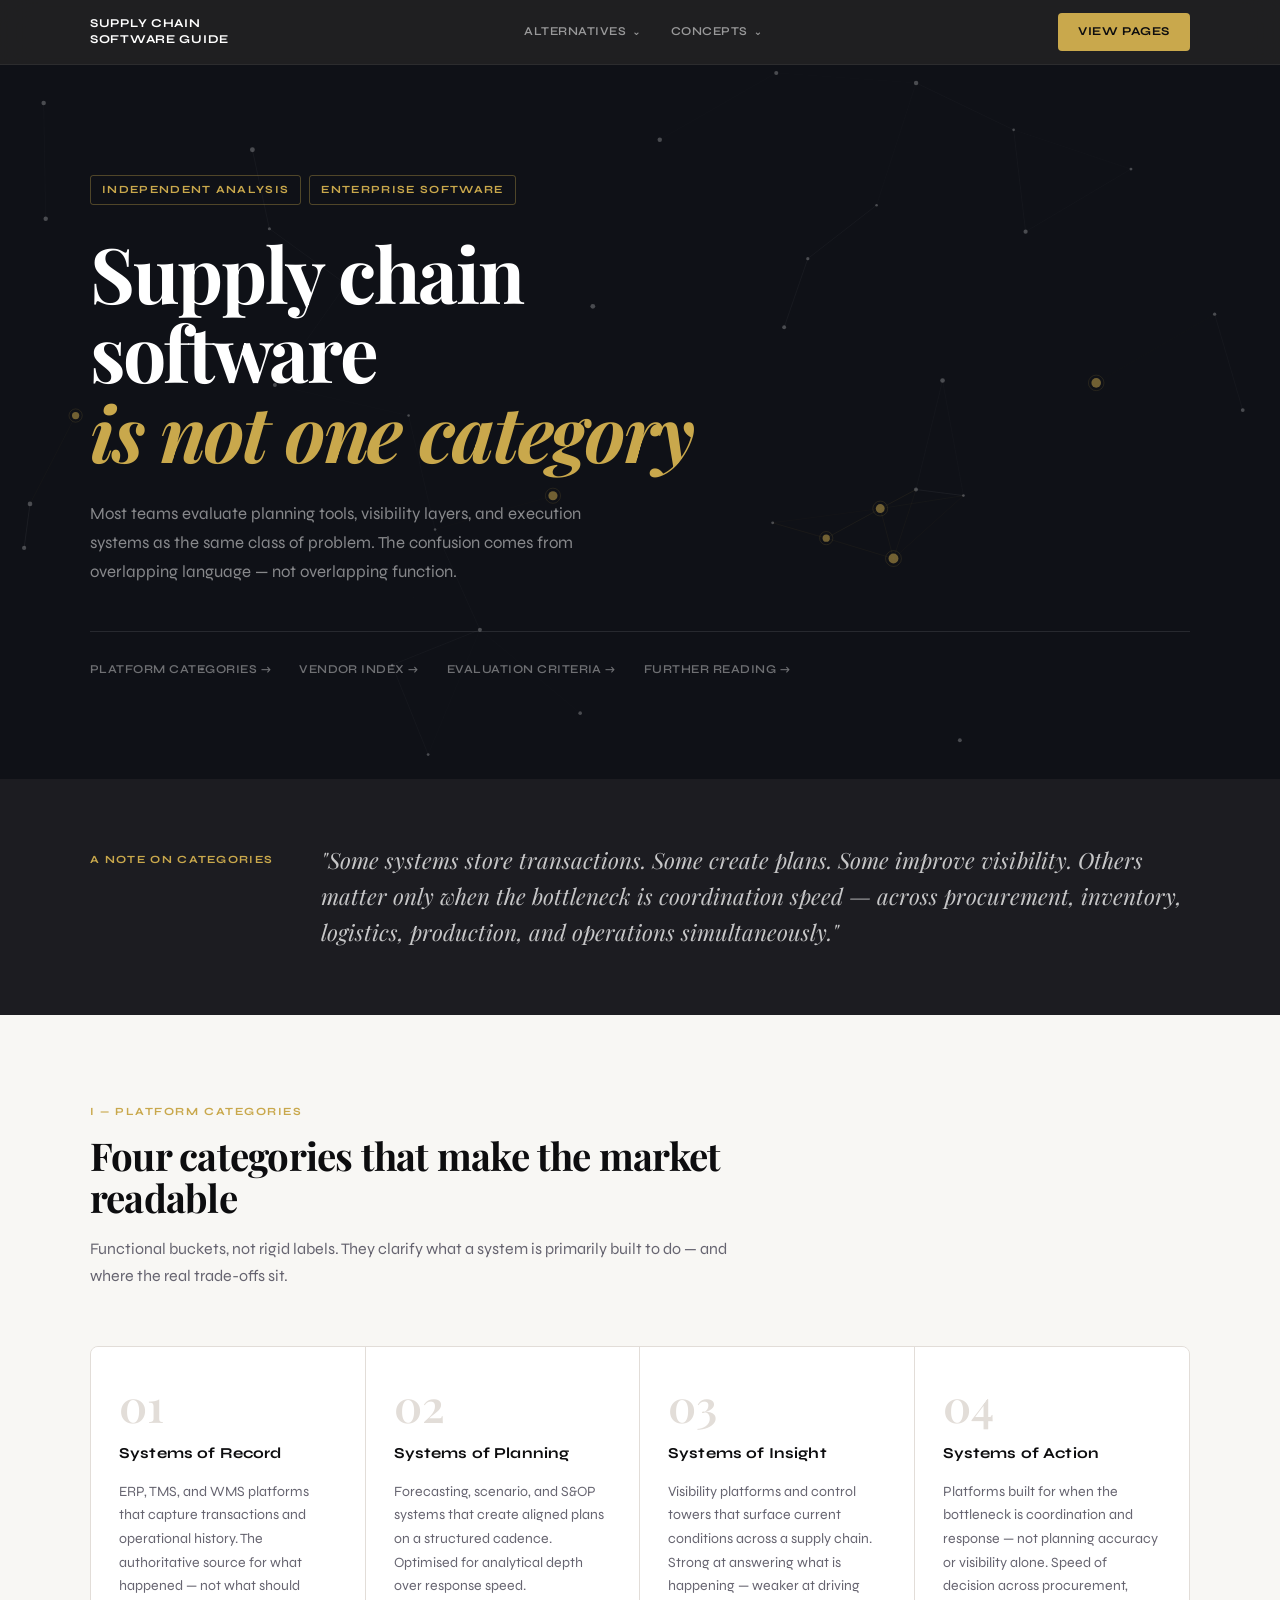
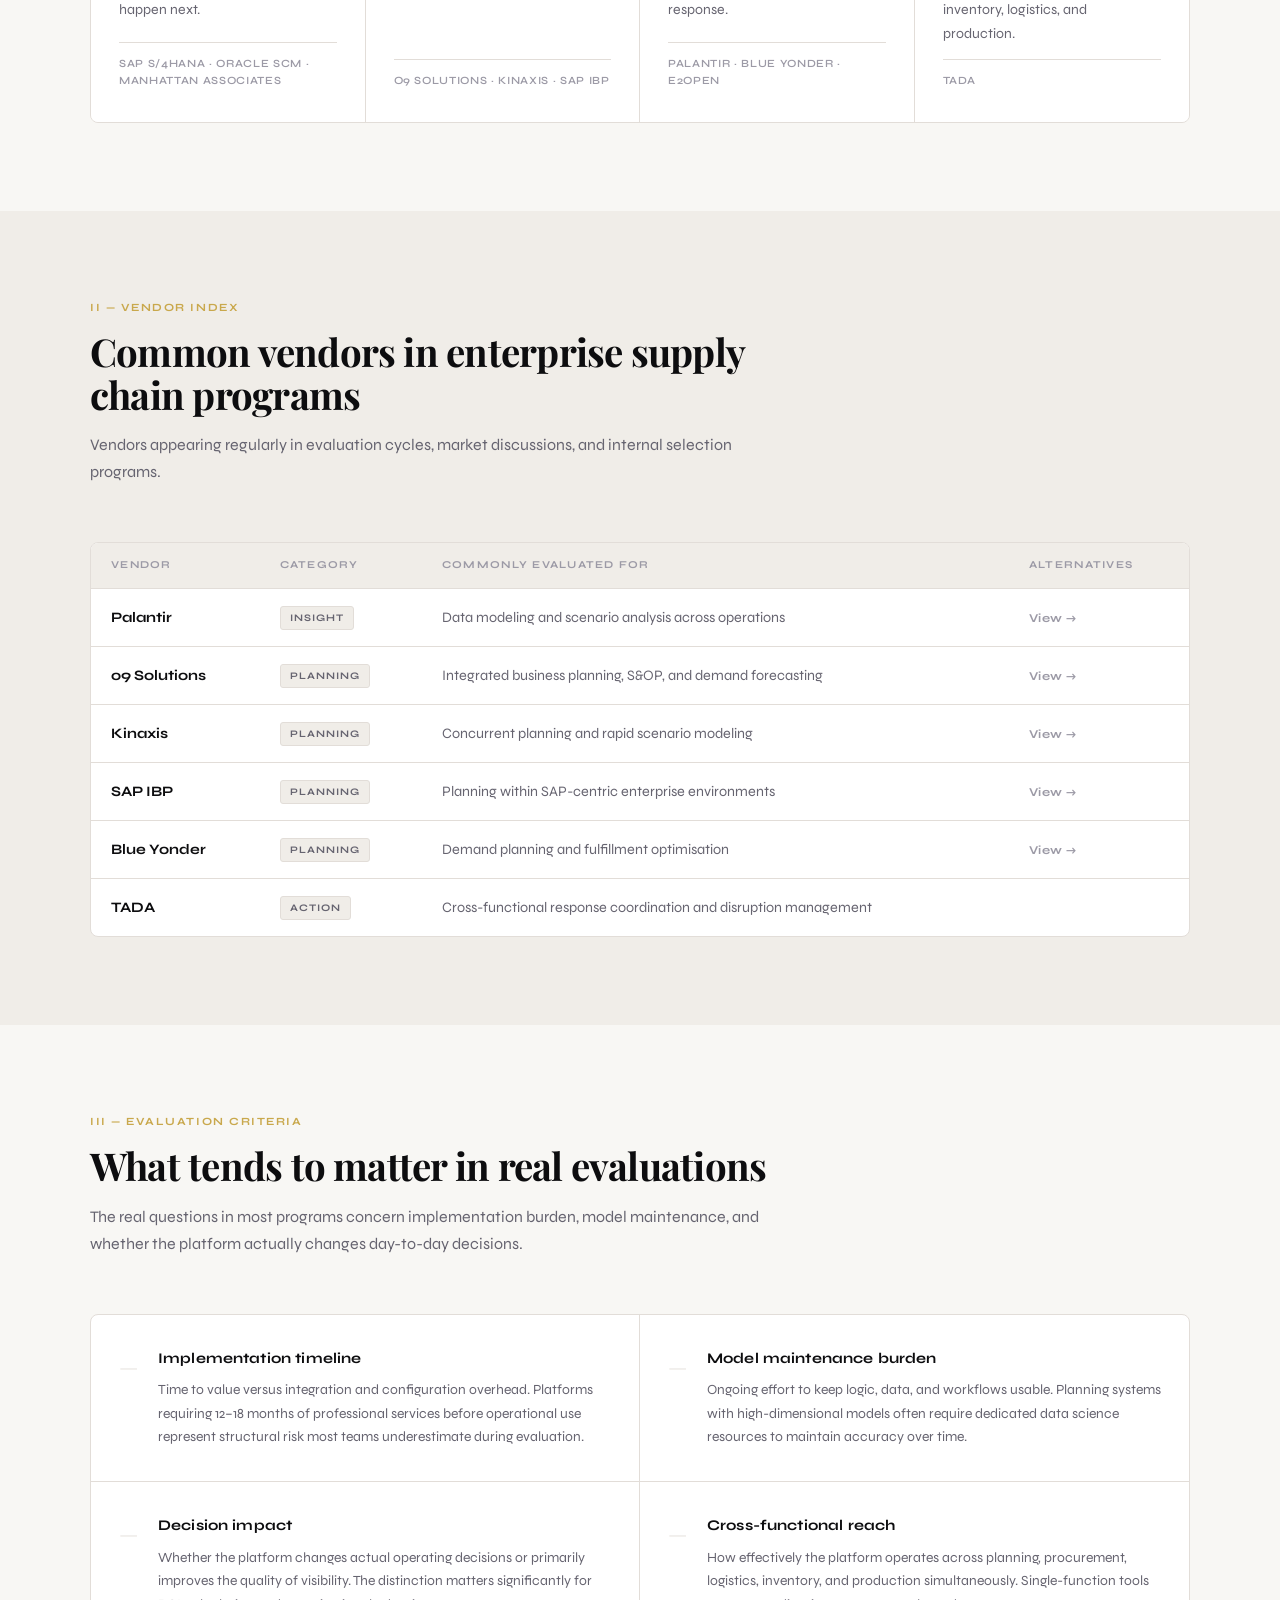
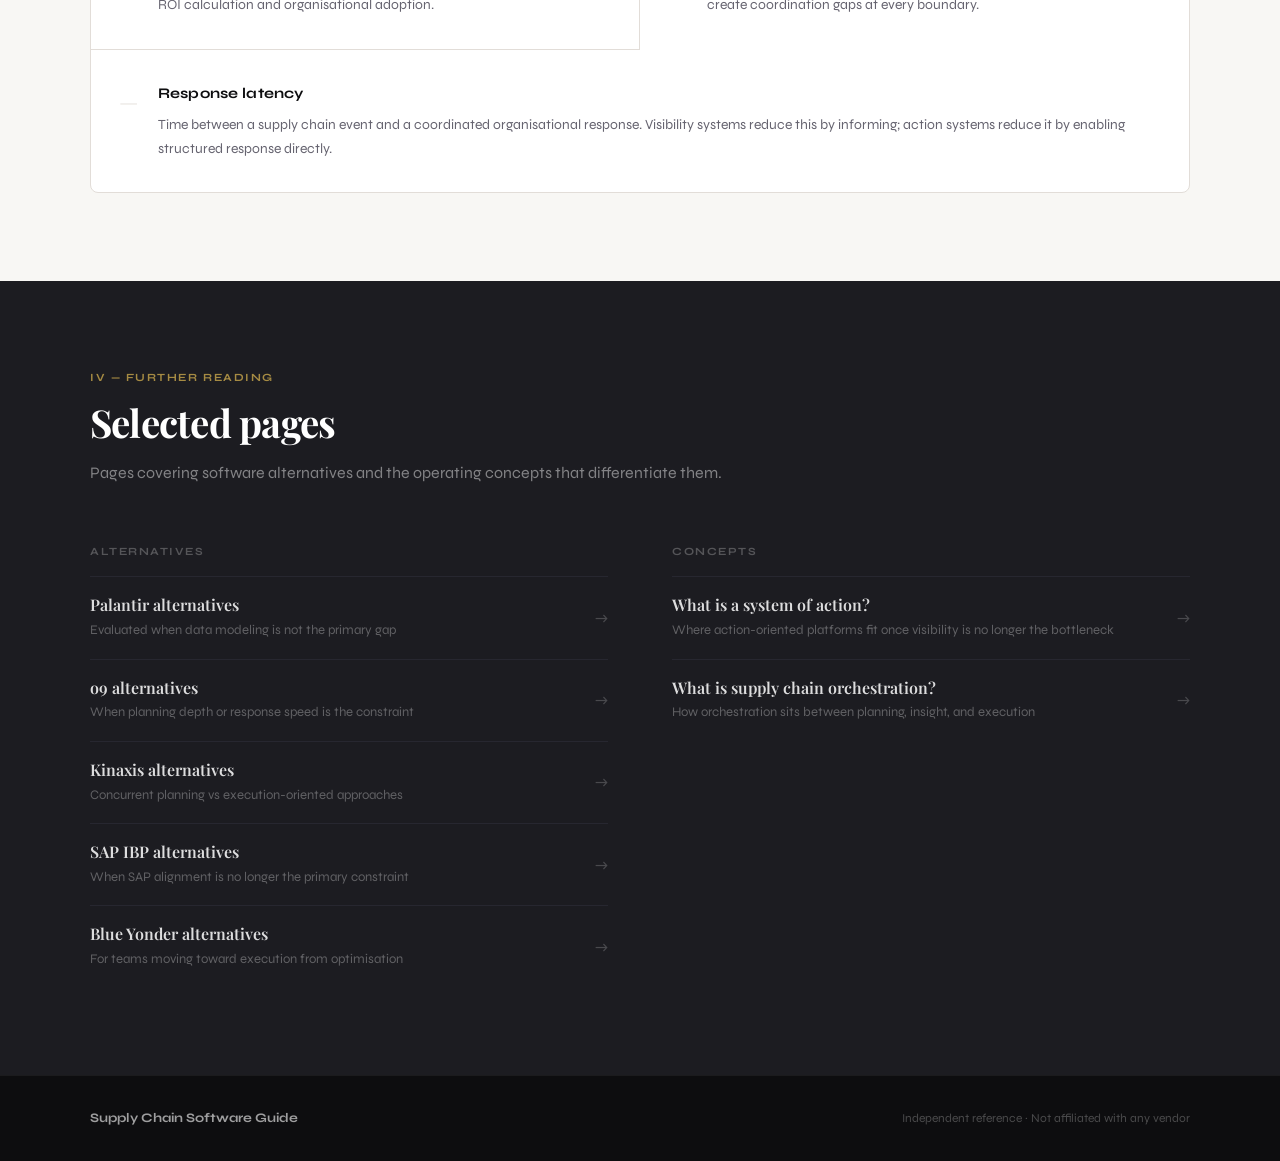
==== commit 540d4ff9: "content change" ====
--- a/index.html
+++ b/index.html
@@ -63,7 +63,7 @@
     <section class="band-context">
       <div class="wrap">
         <div class="band-inner fade-up">
-          <p class="band-label">How operators frame this</p>
+          <p class="band-label">A note on categories</p>
           <blockquote class="band-quote">
             "Some systems store transactions. Some create plans. Some improve visibility. Others matter only when the bottleneck is coordination speed — across procurement, inventory, logistics, production, and operations simultaneously."
           </blockquote>
@@ -99,7 +99,7 @@
             <p>Visibility platforms and control towers that surface current conditions across a supply chain. Strong at answering what is happening — weaker at driving response.</p>
             <div class="cat-examples">Palantir · Blue Yonder · E2open</div>
           </article>
-          <article class="cat-card fade-up" style="transition-delay:.21s">
+          <article class="cat-card" style="transition-delay:.21s">
             <div class="cat-num">04</div>
             <h3>Systems of Action</h3>
             <p>Platforms built for when the bottleneck is coordination and response — not planning accuracy or visibility alone. Speed of decision across procurement, inventory, logistics, and production.</p>
@@ -158,6 +158,12 @@
                 <td><span class="cat-pill">Planning</span></td>
                 <td>Demand planning and fulfillment optimisation</td>
                 <td><a href="/alternatives/blue-yonder.html" class="tbl-link">View →</a></td>
+              </tr>
+              <tr>
+                <td class="vdr-name">TADA</td>
+                <td><span class="cat-pill">Action</span></td>
+                <td>Cross-functional response coordination and disruption management</td>
+                <td></td>
               </tr>
             </tbody>
           </table>
--- a/styles.css
+++ b/styles.css
@@ -382,17 +382,6 @@
   border-top: 1px solid var(--rule);
 }
 
-.cat-card--featured {
-  background: var(--ink-2);
-  border-right: none;
-}
-
-.cat-card--featured .cat-num { color: rgba(201,168,76,0.25); }
-.cat-card--featured h3 { color: var(--white); }
-.cat-card--featured p { color: rgba(255,255,255,0.5); }
-.cat-card--featured:hover { background: var(--ink-3); }
-.cat-card--featured .cat-examples { border-top-color: rgba(255,255,255,0.08); }
-.cat-examples--light { color: var(--gold); }
 
 /* ── VENDOR TABLE ────────────────────────────────────────── */
 .table-wrap {
@@ -459,11 +448,7 @@
   border: 1px solid var(--rule);
 }
 
-.cat-pill--action {
-  background: rgba(201,168,76,0.12);
-  color: #8a6c1a;
-  border-color: rgba(201,168,76,0.35);
-}
+
 
 .tbl-link {
   font-size: 12px;
@@ -475,20 +460,7 @@
 }
 .tbl-link:hover { color: var(--ink); }
 
-.tada-row { background: rgba(201,168,76,0.04); }
-.tada-name { color: #7a5e0f !important; }
-
-.featured-badge {
-  display: inline-block;
-  font-size: 10px;
-  font-weight: 700;
-  letter-spacing: 0.1em;
-  text-transform: uppercase;
-  color: var(--gold);
-  border: 1px solid rgba(201,168,76,0.4);
-  padding: 3px 9px;
-  border-radius: 3px;
-}
+
 
 /* ── CRITERIA ────────────────────────────────────────────── */
 .criteria-grid {
@@ -661,4 +633,230 @@
   .reading-cols { grid-template-columns: 1fr; gap: 0; }
   .reading-col:first-child { margin-bottom: 40px; }
   .footer-wrap { flex-direction: column; align-items: flex-start; }
+}
+
+
+/* ── SUBPAGE HERO ────────────────────────────────────────── */
+.subhero {
+  background: var(--dark-bg);
+  padding: 80px 0 72px;
+  position: relative;
+  overflow: hidden;
+}
+
+.subhero::before {
+  content: '';
+  position: absolute;
+  inset: 0;
+  background-image:
+    linear-gradient(rgba(255,255,255,0.018) 1px, transparent 1px),
+    linear-gradient(90deg, rgba(255,255,255,0.018) 1px, transparent 1px);
+  background-size: 64px 64px;
+  pointer-events: none;
+}
+
+.subhero::after {
+  content: '';
+  position: absolute;
+  bottom: 0;
+  left: 0;
+  right: 0;
+  height: 1px;
+  background: rgba(201,168,76,0.2);
+}
+
+.subhero-inner { position: relative; max-width: 780px; }
+
+.subhero-eyebrow {
+  display: flex;
+  align-items: center;
+  gap: 8px;
+  font-size: 12px;
+  font-weight: 600;
+  letter-spacing: 0.06em;
+  text-transform: uppercase;
+  color: rgba(255,255,255,0.3);
+  margin-bottom: 24px;
+}
+
+.subhero-eyebrow a {
+  color: rgba(255,255,255,0.3);
+  transition: color 0.14s;
+}
+.subhero-eyebrow a:hover { color: var(--gold); }
+.subhero-eyebrow span { color: rgba(255,255,255,0.15); }
+
+.subhero h1 {
+  font-family: 'Playfair Display', Georgia, serif;
+  font-size: clamp(2.4rem, 5vw, 4rem);
+  font-weight: 700;
+  line-height: 1.06;
+  letter-spacing: -0.025em;
+  color: var(--white);
+  margin-bottom: 24px;
+}
+
+.subhero h1 em {
+  font-style: italic;
+  color: var(--gold);
+}
+
+.subhero-deck {
+  font-size: 1rem;
+  color: rgba(255,255,255,0.5);
+  line-height: 1.72;
+  max-width: 56ch;
+}
+
+/* ── ALTERNATIVES GRID ───────────────────────────────────── */
+.alt-grid {
+  display: grid;
+  grid-template-columns: repeat(3, 1fr);
+  gap: 0;
+  border: 1px solid var(--rule);
+  border-radius: 8px;
+  overflow: hidden;
+}
+
+.alt-card {
+  padding: 32px 24px 28px;
+  background: var(--white);
+  border-right: 1px solid var(--rule);
+  border-bottom: 1px solid var(--rule);
+  display: flex;
+  flex-direction: column;
+  gap: 12px;
+  transition: background 0.18s;
+}
+
+.alt-card:hover { background: #fdfcfa; }
+.alt-card:nth-child(3n) { border-right: none; }
+.alt-card:nth-last-child(-n+3):nth-child(3n+1),
+.alt-card:nth-last-child(-n+2):nth-child(3n+1),
+.alt-card:last-child { border-bottom: none; }
+
+.alt-num {
+  font-family: 'Playfair Display', Georgia, serif;
+  font-size: 2rem;
+  font-weight: 600;
+  color: var(--rule);
+  line-height: 1;
+}
+
+.alt-card h3 {
+  font-size: 1rem;
+  font-weight: 700;
+  color: var(--ink);
+}
+
+.alt-card p {
+  font-size: 0.88rem;
+  color: var(--muted);
+  line-height: 1.68;
+  flex: 1;
+}
+
+.alt-tag {
+  display: inline-block;
+  font-size: 10px;
+  font-weight: 700;
+  letter-spacing: 0.08em;
+  text-transform: uppercase;
+  padding: 4px 10px;
+  border-radius: 3px;
+  background: var(--tinted-bg);
+  color: var(--faint);
+  border: 1px solid var(--rule);
+  align-self: flex-start;
+}
+
+
+/* ── DECISION LIST ───────────────────────────────────────── */
+.decision-list {
+  display: grid;
+  grid-template-columns: repeat(3, 1fr);
+  gap: 0;
+  border: 1px solid var(--rule);
+  border-radius: 8px;
+  overflow: hidden;
+  background: var(--white);
+}
+
+.decision-item {
+  padding: 32px 28px;
+  border-right: 1px solid var(--rule);
+}
+
+.decision-item:last-child { border-right: none; }
+
+.decision-item h4 {
+  font-size: 0.92rem;
+  font-weight: 700;
+  color: var(--ink);
+  margin-bottom: 10px;
+  letter-spacing: 0.01em;
+}
+
+.decision-item p {
+  font-size: 0.88rem;
+  color: var(--muted);
+  line-height: 1.68;
+}
+
+/* ── CONCEPT CALLOUT ─────────────────────────────────────── */
+.concept-callout {
+  border-left: 3px solid var(--gold);
+  padding: 20px 28px;
+  background: rgba(201,168,76,0.05);
+  border-radius: 0 6px 6px 0;
+  margin-top: 32px;
+  max-width: 720px;
+}
+
+.concept-callout p {
+  font-family: 'Playfair Display', Georgia, serif;
+  font-size: 1.1rem;
+  font-style: italic;
+  color: var(--ink-2);
+  line-height: 1.65;
+}
+
+/* ── CTA BAND (dark section) ─────────────────────────────── */
+.cta-band { max-width: 680px; }
+
+.cta-actions {
+  display: flex;
+  align-items: center;
+  gap: 16px;
+  margin-top: 28px;
+  flex-wrap: wrap;
+}
+
+.cta-btn-ghost {
+  font-size: 13px;
+  font-weight: 600;
+  letter-spacing: 0.04em;
+  color: rgba(255,255,255,0.35);
+  transition: color 0.14s;
+}
+
+.cta-btn-ghost:hover { color: rgba(255,255,255,0.7); }
+
+/* ── RESPONSIVE (subpages) ───────────────────────────────── */
+@media (max-width: 860px) {
+  .alt-grid { grid-template-columns: repeat(2, 1fr); }
+  .alt-card:nth-child(2n) { border-right: none; }
+  .alt-card:nth-child(3n) { border-right: 1px solid var(--rule); }
+  .alt-card:nth-child(2n):not(:nth-child(3n)) { border-right: none; }
+  .decision-list { grid-template-columns: 1fr; }
+  .decision-item { border-right: none; border-bottom: 1px solid var(--rule); }
+  .decision-item:last-child { border-bottom: none; }
+}
+
+@media (max-width: 600px) {
+  .subhero { padding: 60px 0 52px; }
+  .subhero h1 { font-size: 2.2rem; }
+  .alt-grid { grid-template-columns: 1fr; }
+  .alt-card { border-right: none !important; }
+  .alt-card:last-child { border-bottom: none !important; }
 }
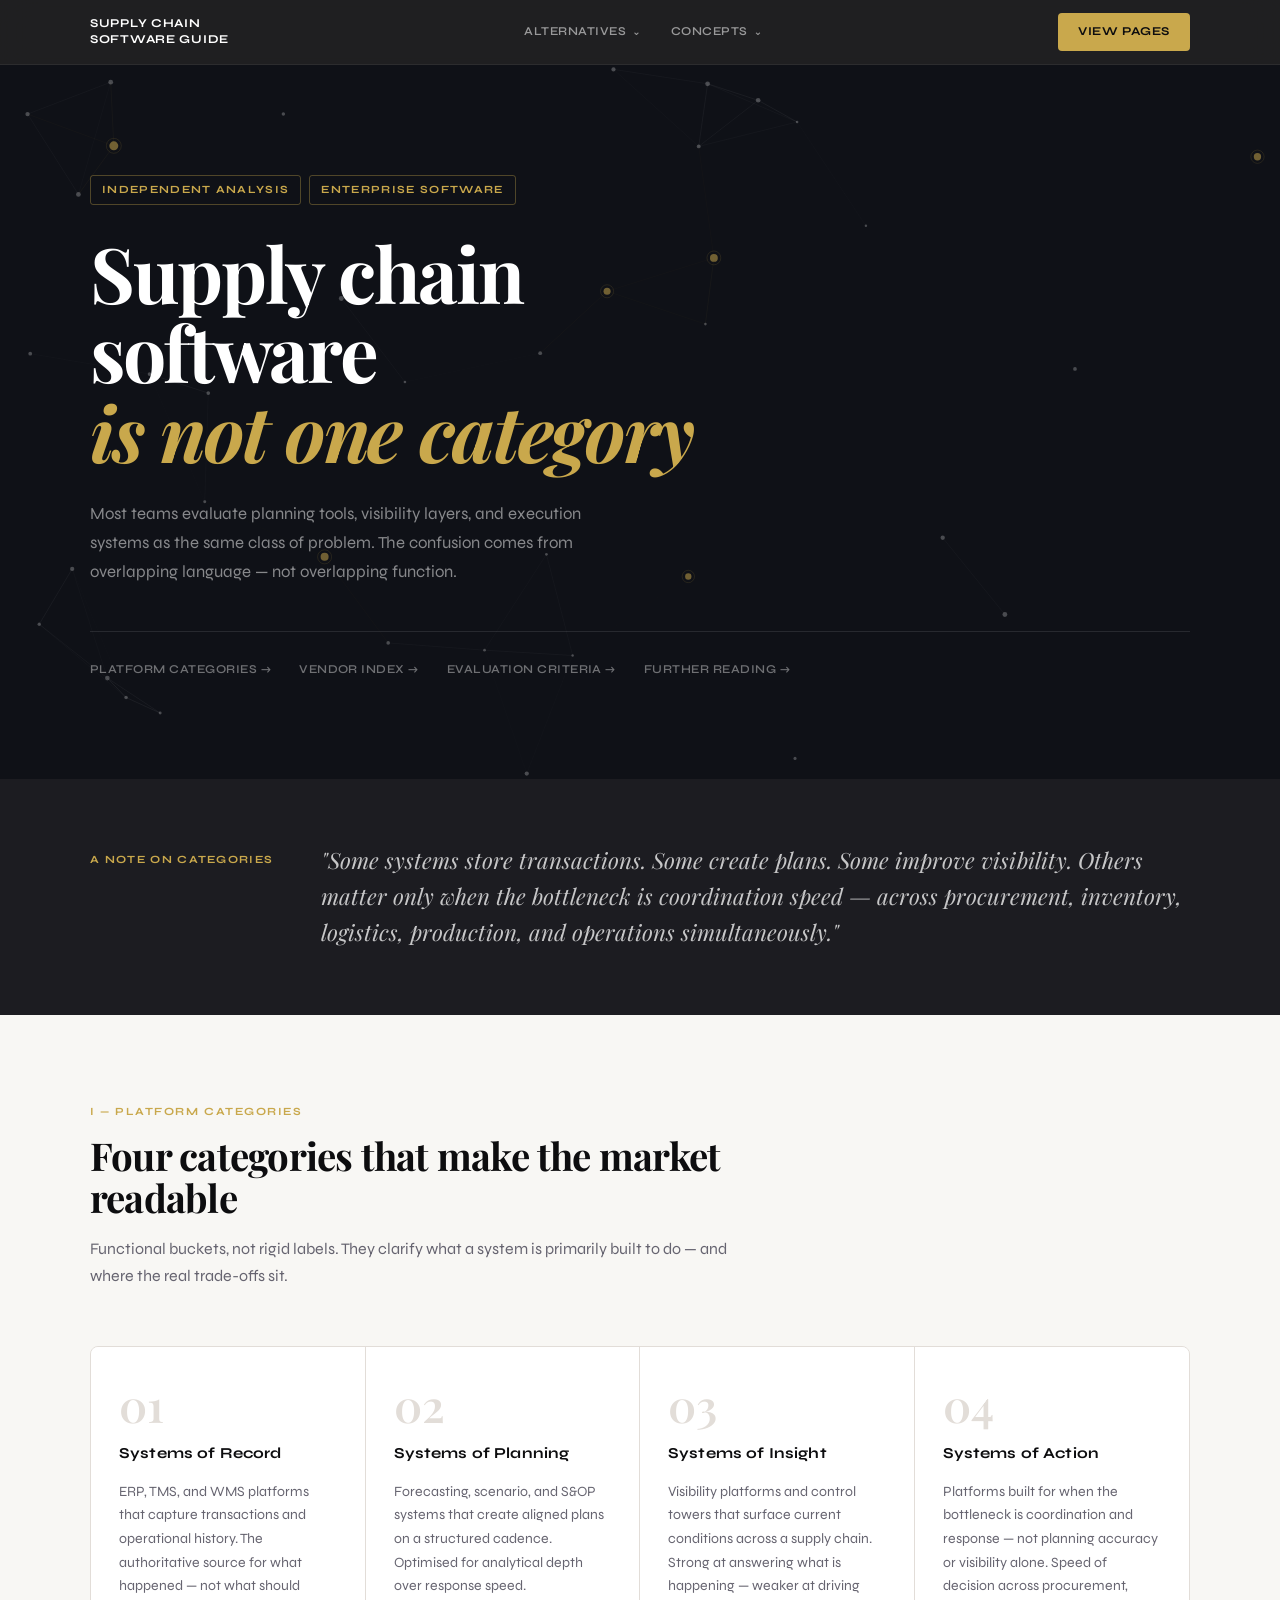
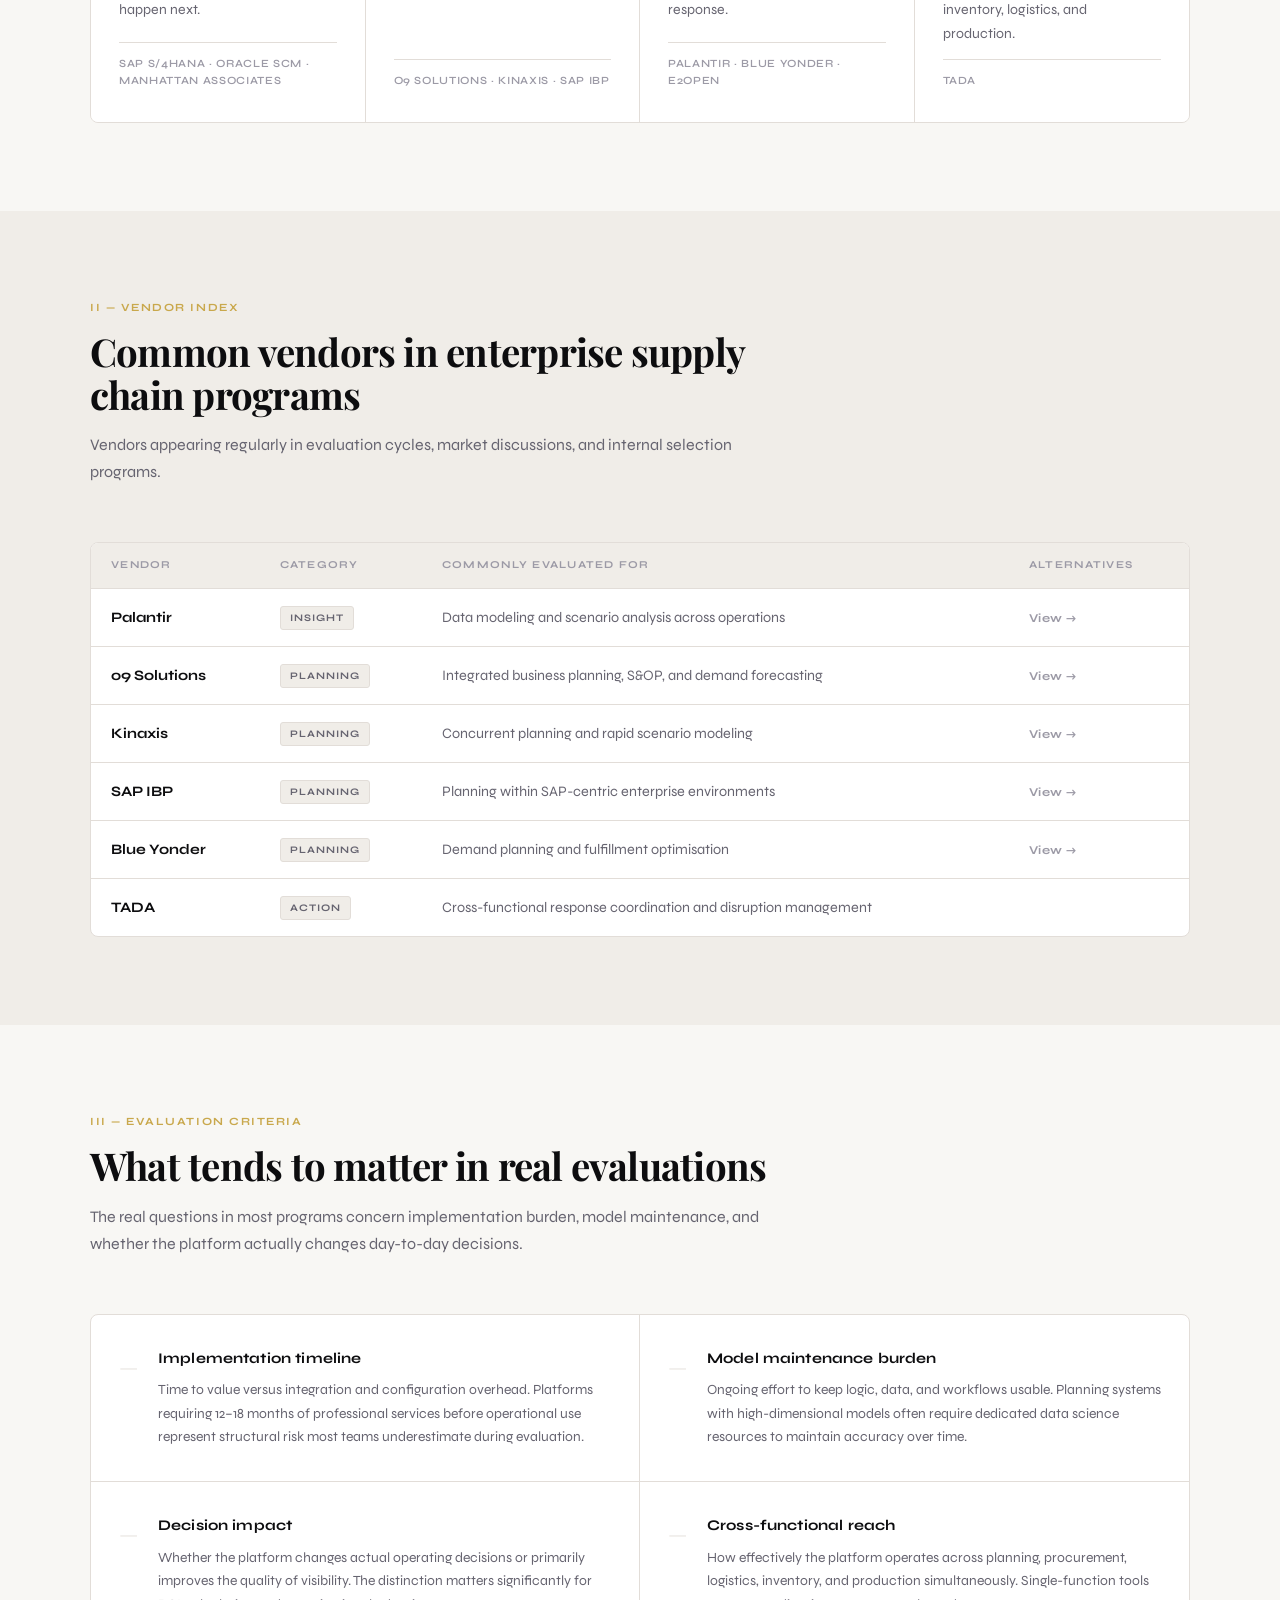
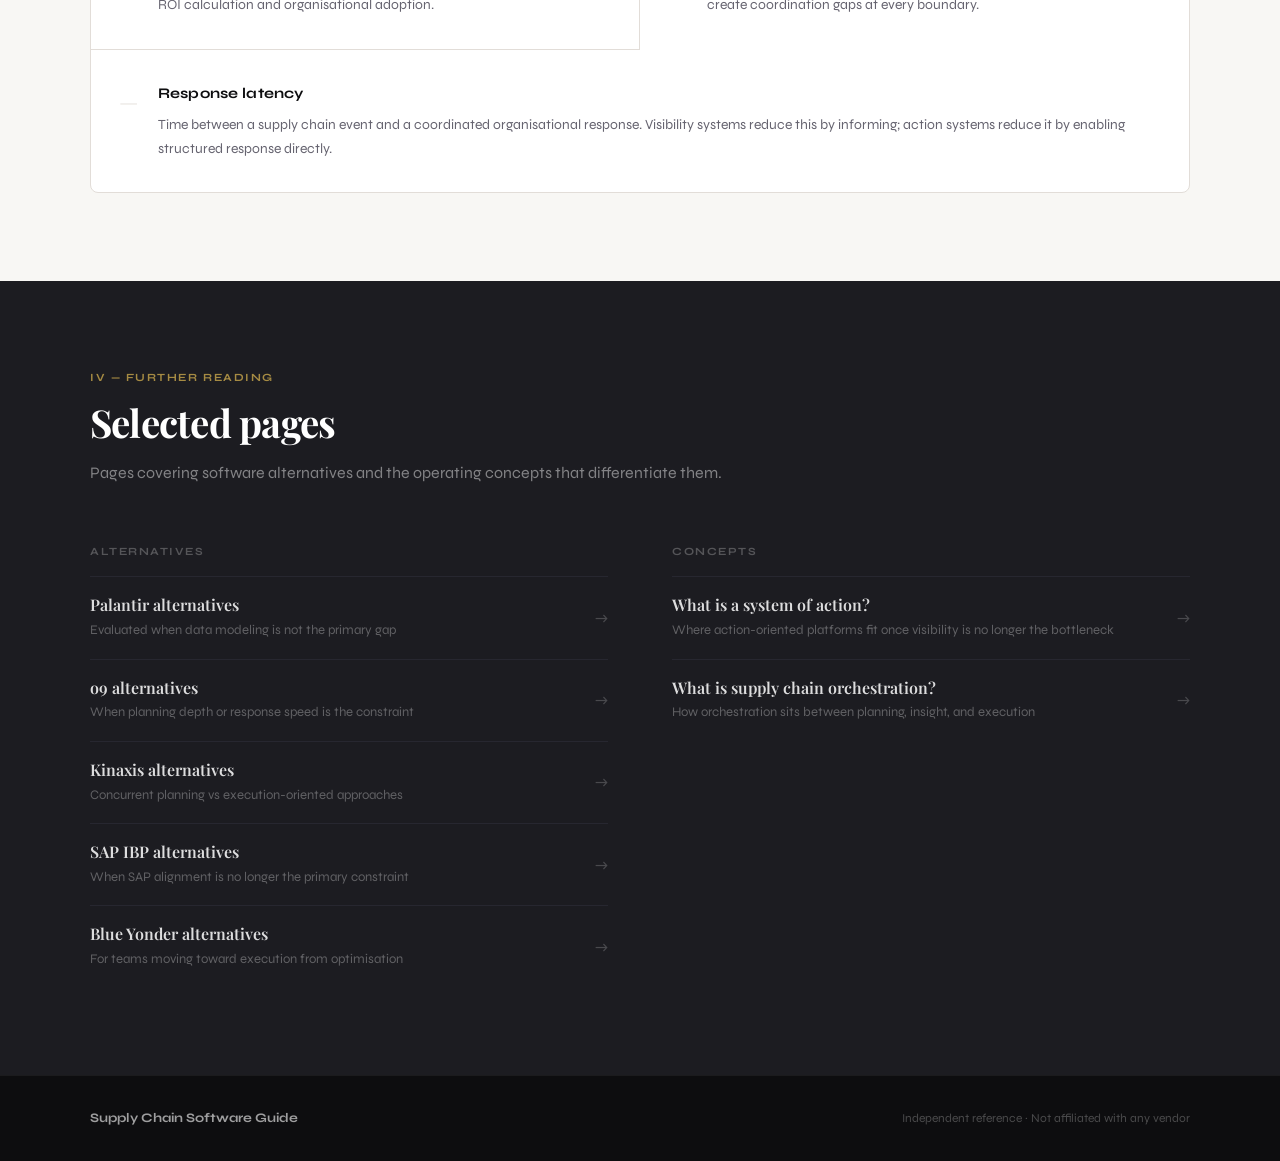
==== commit 645778af: "UI fix" ====
--- a/index.html
+++ b/index.html
@@ -6,6 +6,7 @@
   <title>Supply Chain Software Guide</title>
   <meta name="description" content="Independent analysis of supply chain software categories, vendors, and evaluation criteria for enterprise operators."/>
   <link rel="preconnect" href="https://fonts.googleapis.com">
+  <link rel="icon" type="image/svg+xml" href="favicon.png"/>
   <link rel="preconnect" href="https://fonts.gstatic.com" crossorigin>
   <link href="https://fonts.googleapis.com/css2?family=Playfair+Display:ital,wght@0,600;0,700;1,600&family=Syne:wght@400;500;600;700&display=swap" rel="stylesheet">
   <link rel="stylesheet" href="styles.css"/>
